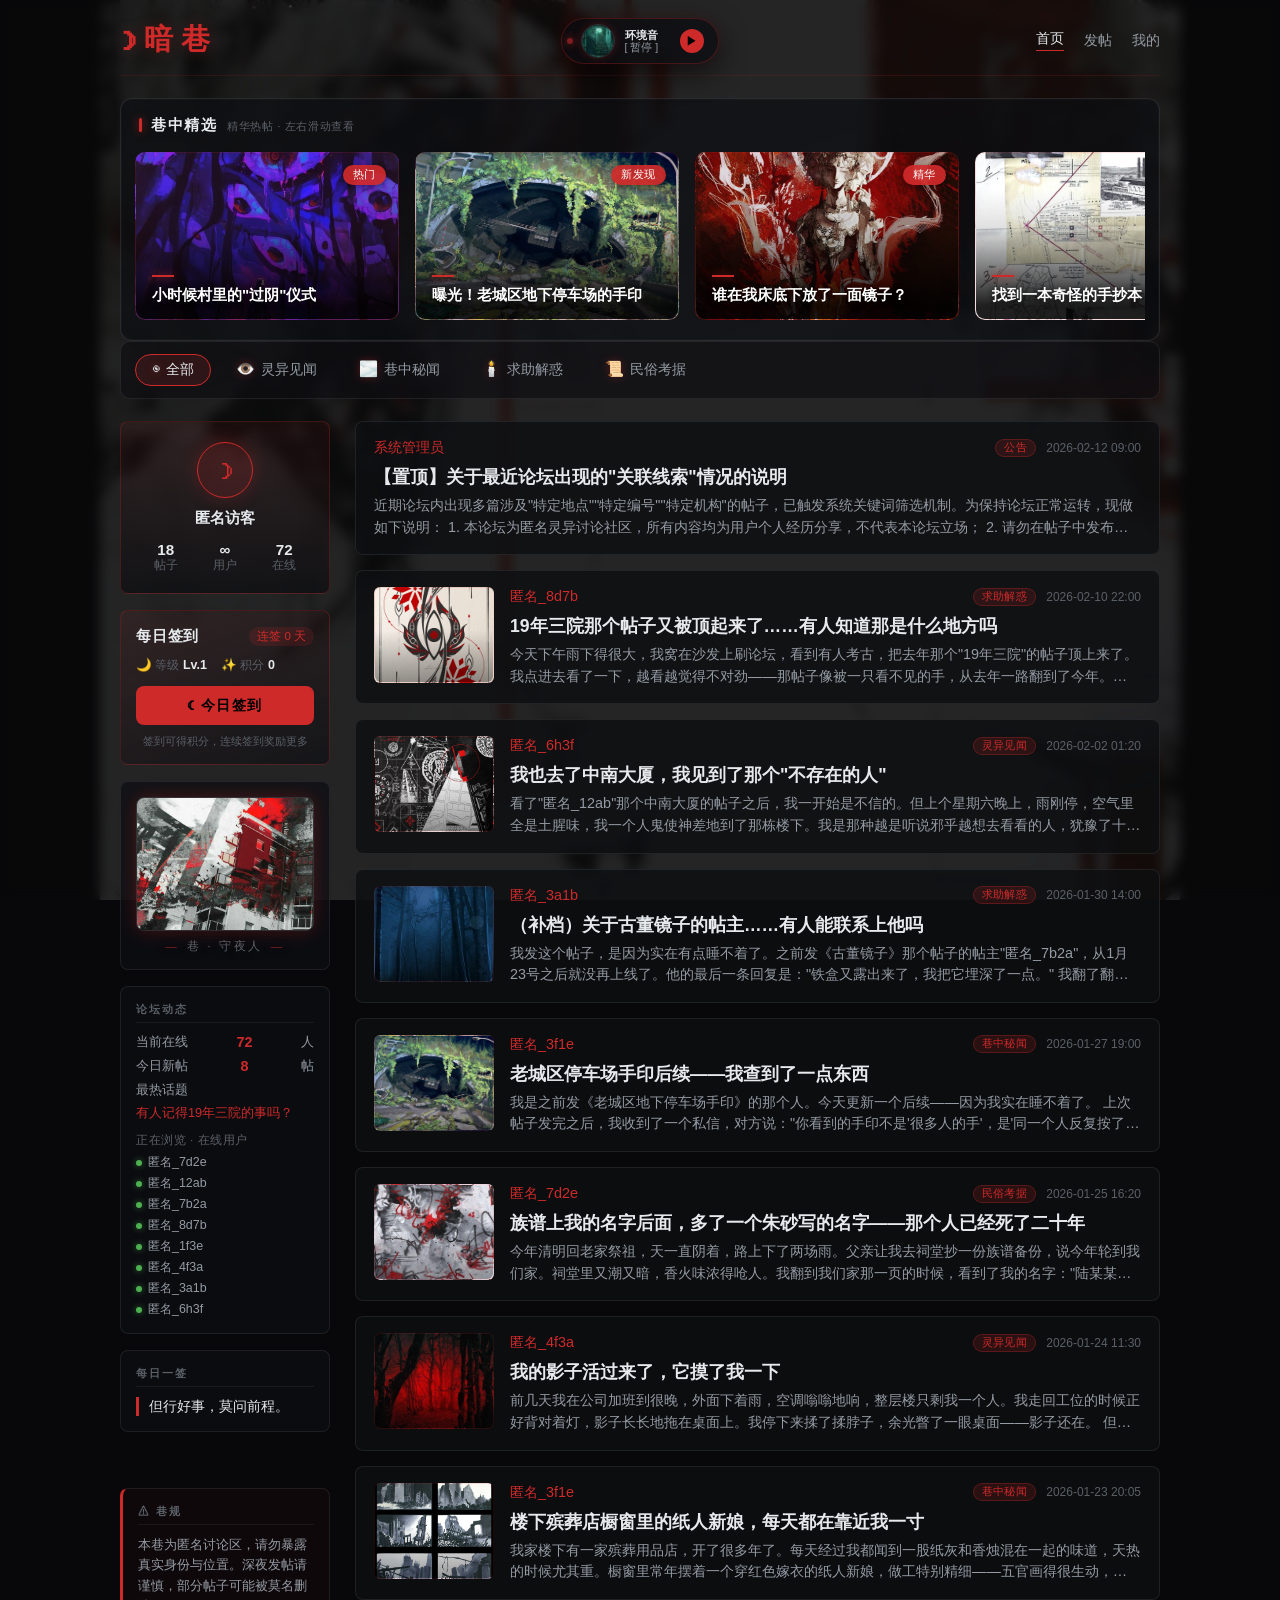
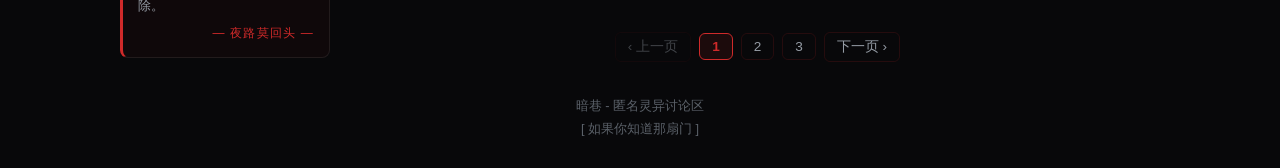
==== index.html @ d4eefe3c "Add files via upload" ====
<!DOCTYPE html>
<html lang="zh-CN">
<head>
    <meta charset="UTF-8">
    <meta name="viewport" content="width=device-width, initial-scale=1.0">
    <title>暗巷 | 匿名灵异论坛</title>
    <link rel="stylesheet" href="css/style.css">
</head>
<body>
    <div id="terminalLoading" class="terminal-loading" style="display:none;">
        <div class="load-ring-wrap">
            <svg class="load-ring" viewBox="0 0 160 160">
                <defs>
                    <linearGradient id="ringGrad" x1="0%" y1="0%" x2="100%" y2="100%">
                        <stop offset="0%" stop-color="#ff7a7a"></stop>
                        <stop offset="100%" stop-color="#cf2a2a"></stop>
                    </linearGradient>
                </defs>
                <circle class="ring-track" cx="80" cy="80" r="72"></circle>
                <circle class="ring-bar" id="ringBar" cx="80" cy="80" r="72"></circle>
            </svg>
            <img src="images/dragon-logo.png" onerror="this.style.display='none'" alt="龙纹" class="load-logo">
        </div>
        <div class="load-pct" id="percentText">0%</div>
        <div class="load-status" id="loadingText">正在建立灵枢链接…</div>
        <div class="load-hint">终端 ID: QYXH-2026-001 · 链路加密中</div>
    </div>

    <!-- 暗巷论坛 -->
    <div id="forumContainer">
        <audio id="forumAudio" loop preload="auto"><source src="" id="forumAudioSource"></audio>
        <canvas id="starCanvas"></canvas>
        
        <header class="forum-header">
            <div class="forum-logo"><span class="logo-icon">☽</span> 暗 巷</div>
            <nav class="forum-nav">
                <a href="#" class="nav-link active" id="forumHomeLink">首页</a>
                <a href="#" class="nav-link" id="forumNewPostLink">发帖</a>
                <a href="#" class="nav-link" id="forumProfileLink">我的</a>
            </nav>
        </header>

        <div id="forumVinylPlayer" class="vinyl-player forum-player">
            <div class="island-notch"></div>
            <div class="disc-wrapper">
                <img src="images/island-cover.jpg" alt="唱片" class="record-disc" id="forumVinylDisc">
            </div>
            <div class="player-controls">
                <div class="track-info">
                    <span id="forumStatusText">环境音</span>
                    <span id="forumActionText">[ 暂停 ]</span>
                </div>
                <button id="forumMiniPlayBtn" class="mini-play-btn">▶</button>
            </div>
        </div>

        <div class="featured-posts-section">
            <div class="featured-head">
                <span class="featured-title">巷中精选</span>
                <span class="featured-sub">精华热帖 · 左右滑动查看</span>
            </div>
            <div class="featured-posts-slider" id="featuredSlider"></div>
        </div>

        <div class="board-tabs">
            <button class="board-tab active" data-board="all"><span class="tab-ico">◉</span>全部</button>
            <button class="board-tab" data-board="灵异见闻"><span class="tab-ico">👁️</span>灵异见闻</button>
            <button class="board-tab" data-board="巷中秘闻"><span class="tab-ico">🌫️</span>巷中秘闻</button>
            <button class="board-tab" data-board="求助解惑"><span class="tab-ico">🕯️</span>求助解惑</button>
            <button class="board-tab" data-board="民俗考据"><span class="tab-ico">📜</span>民俗考据</button>
        </div>

        <div class="forum-body">
            <aside class="forum-sidebar">
                <div class="sidebar-box forum-user-card">
                    <div class="forum-user-avatar"><span>☽</span></div>
                    <div class="forum-user-name">匿名访客</div>
                    <div class="forum-user-stats">
                        <span><b id="totalPosts">0</b>帖子</span>
                        <span><b>∞</b>用户</span>
                        <span><b class="blink" id="onlineCount">13</b>在线</span>
                    </div>
                </div>
                <div class="sidebar-box checkin-box">
                    <div class="checkin-head">
                        <span class="checkin-label">每日签到</span>
                        <span class="checkin-streak" id="checkinStreak">连签 0 天</span>
                    </div>
                    <div class="checkin-stats">
                        <span>🌙 等级 <b id="checkinLevel">Lv.1</b></span>
                        <span>✨ 积分 <b id="checkinPoints">0</b></span>
                    </div>
                    <button id="checkinBtn" class="checkin-btn">☾ 今日签到</button>
                    <div class="checkin-tip" id="checkinTip">签到可得积分，连续签到奖励更多</div>
                </div>
                <div class="sidebar-box sidebar-totem">
                    <div class="forum-totem-wrap">
                        <img src="images/hesychia-emblem.jpg" alt="暗巷图腾" class="forum-totem" loading="lazy">
                        <div class="forum-totem-caption">巷 · 守夜人</div>
                    </div>
                </div>
                <div class="sidebar-box sidebar-status">
                    <h4>论坛动态</h4>
                    <div class="status-line"><span>当前在线</span><b class="blink" id="onlineCountDetail">13</b><span>人</span></div>
                    <div class="status-line"><span>今日新帖</span><b id="todayNewPosts">0</b><span>帖</span></div>
                    <div class="status-line status-line-col"><span>最热话题</span><div id="hotTopic" class="hot-topic">加载中…</div></div>
                    <div class="status-sub">正在浏览 · 在线用户</div>
                    <ul id="onlineUsers" class="online-users"></ul>
                </div>
                <div class="sidebar-box">
                    <h4>每日一签</h4>
                    <div id="dailyFortune" class="daily-fortune"></div>
                </div>
                <div class="sidebar-box sidebar-alert">
                    <h4>⚠ 巷规</h4>
                    <p class="announce-text">本巷为匿名讨论区，请勿暴露真实身份与位置。深夜发帖请谨慎，部分帖子可能被莫名删除。</p>
                    <p class="announce-rule">— 夜路莫回头 —</p>
                </div>
            </aside>
            <main class="forum-main">
                <section id="postListView">
                    <div id="postList" class="post-list"></div>
                    <div id="postPagination" class="post-pagination"></div>
                </section>
                <section id="postDetailView" class="post-detail-container detail-overlay" style="display:none;">
                    <button class="back-btn" id="backToListBtn">← 返回</button>
                    <div id="postDetailContent"></div>
                    <div class="comment-section"><h3>回复</h3><div id="commentList"></div>
                        <div class="comment-form">
                            <div id="commentReplyHint" class="reply-hint" style="display:none;">↩ 正在回复 <span id="replyHintText"></span><button id="cancelReplyBtn" type="button">✕ 取消</button></div>
                            <input type="text" id="commentInput" placeholder="说点什么吧...">
                            <button id="submitCommentBtn">发表</button>
                        </div>
                        <button class="back-to-list" id="backToListBottom" type="button">↑ 返回列表</button>
                    </div>
                </section>
                <section id="newPostForm" class="new-post-container" style="display:none;">
                    <button class="back-btn" id="cancelNewPostBtn">← 取消</button>
                    <h2>发布新讨论</h2>
                    <select id="newPostBoard"><option value="灵异见闻">灵异见闻</option><option value="巷中秘闻">巷中秘闻</option><option value="求助解惑">求助解惑</option><option value="民俗考据">民俗考据</option></select>
                    <input type="text" id="newPostTitle" placeholder="标题"><textarea id="newPostContent" placeholder="内容" rows="8"></textarea>
                    <button class="submit-btn" id="submitNewPostBtn">发布</button>
                </section>
                <section id="forumProfileView" class="forum-profile-container" style="display:none;">
                    <button class="back-btn" id="profileBackBtn">← 返回</button>
                    <div class="forum-profile-header">
                        <img src="images/user-icon.png" onerror="this.src=''; this.style.display='none';" alt="用户头像" style="width:50px; height:50px; border-radius:50%; border:1px solid var(--accent-red); background:#333;">
                        <div><h2 id="forumProfileName">匿名</h2><div class="forum-profile-sub" id="forumProfileSub">已签到 0 天 · Lv.1</div></div>
                    </div>
                    <div class="profile-tabs">
                        <button class="profile-tab active" data-tab="overview">概览</button>
                        <button class="profile-tab" data-tab="myposts">我的帖子</button>
                        <button class="profile-tab" data-tab="checkin">签到记录</button>
                        <button class="profile-tab" data-tab="friends">好友</button>
                        <button class="profile-tab" data-tab="messages">私信</button>
                    </div>
                    <div id="overviewPanel" class="profile-tab-panel">
                        <div class="profile-overview-grid">
                            <div class="profile-ov-item"><b id="ovPosts">0</b><span>发帖</span></div>
                            <div class="profile-ov-item"><b id="ovCheckin">0</b><span>签到</span></div>
                            <div class="profile-ov-item"><b id="ovStreak">0</b><span>连签</span></div>
                            <div class="profile-ov-item"><b id="ovPoints">0</b><span>积分</span></div>
                        </div>
                        <div class="profile-section"><h3>🎯 快捷操作</h3><div class="profile-quick-actions"><button id="quickCheckinBtn" class="admin-btn">☾ 立即签到</button><button id="quickNewPostBtn" class="admin-btn">✍ 去发帖</button></div></div>
                    </div>
                    <div id="mypostsPanel" class="profile-tab-panel" style="display:none;"><div class="profile-myposts" id="mypostsList"></div></div>
                    <div id="checkinPanel" class="profile-tab-panel" style="display:none;"><div class="checkin-history" id="checkinHistory"></div></div>
                    <div id="friendsPanel" class="profile-tab-panel" style="display:none;"><div class="friends-list" id="friendsList"></div><button id="addFriendBtn" class="admin-btn">+ 添加好友</button></div>
                    <div id="messagesPanel" class="profile-tab-panel" style="display:none;"><div class="messages-list" id="messagesList"></div><div class="message-form"><input type="text" id="messageRecipient" placeholder="收件人"><input type="text" id="messageContent" placeholder="内容"><button id="sendMessageBtn">发送</button></div></div>
                </section>
            </main>
        </div>
        <footer class="forum-footer">
            <p>暗巷 - 匿名灵异讨论区</p>
            <p class="footer-awaken"><a href="#" id="awakenEntryFooter">[ 如果你知道那扇门 ]</a></p>
        </footer>
    </div>

    <!-- 登录弹窗 -->
    <div class="modal-overlay" id="awakenModal" style="display:none;">
        <div class="modal-box awaken-login-box">
            <button class="modal-close" id="closeAwakenModalBtn">✕</button>
            <div class="login-header"><div class="logo-icon">⚠️</div><div class="logo-text">全域墟化现象管控总局</div></div>
            <div class="login-warning">仅限司级以上人员登录</div>
            <div class="login-form">
                <div class="form-group">
                    <label class="input-label">员工编号</label>
                    <input type="text" id="staffIdInput" placeholder="编号">
                </div>
                <div class="form-group">
                    <label class="input-label">验证口令</label>
                    <input type="password" id="passwordInput" placeholder="口令">
                </div>
                <button id="loginBtn">◈ 连接终端 ◈</button>
                <div class="login-hint">访客：QYXH-GUEST / visitor<br>管理员：ADMIN-001 / admin123</div>
                <div id="loginError" class="error-msg"></div>
            </div>
        </div>
    </div>

    <!-- 墟管局终端 -->
    <audio id="bgAudio" loop preload="auto"><source src="" id="audioSource"></audio>
    <div id="terminalContainer" style="display:none;">
        <div class="noise-overlay"></div>
        <div class="moon-deco"></div>
        <div class="star-deco"></div>
        <canvas id="rainCanvas"></canvas>
        <div class="scanlines"></div>
        <div class="glitch-flash" id="glitchFlash"></div>

        <div class="main-container">
            <header class="top-bar">
                <div class="status-line">
                    <div style="display:flex; align-items:center; gap:15px;">
                        <img src="images/dragon-logo.png" onerror="this.style.display='none'" alt="墟管局龙纹" style="height:35px; width:35px;">
                        <span>终端ID: QYXH-2026-001</span>
                    </div>
                    <span>密级: <span class="blink">绝密</span></span>
                    <span>操作员: <span id="topUsername">---</span></span>
                    <span id="topAdminBadge" style="display:none;color:#cf2a2a;">[管理员]</span>
                    <span class="audio-indicator" id="audioIndicator">🔇</span>
                </div>
            </header>
            <nav class="main-nav">
                <span class="nav-notch" title="灵枢链接稳定"></span>
                <button class="nav-btn active" data-panel="home"><span class="nav-ico">⌂</span>主页</button>
                <button class="nav-btn" data-panel="monitor"><span class="nav-ico">◎</span>监测</button>
                <button class="nav-btn" data-panel="containment"><span class="nav-ico">▤</span>收容物</button>
                <button class="nav-btn" data-panel="archive"><span class="nav-ico">☰</span>档案</button>
                <button class="nav-btn" data-panel="experiment"><span class="nav-ico">⚗</span>实验</button>
                <button class="nav-btn" data-panel="entities"><span class="nav-ico">✦</span>图鉴</button>
                <button class="nav-btn" data-panel="action"><span class="nav-ico">⚔</span>行动</button>
                <button class="nav-btn" data-panel="lingshi"><span class="nav-ico">◈</span>灵犀</button>
                <button class="nav-btn" data-panel="profile"><span class="nav-ico">◉</span>个人</button>
                <button class="nav-btn admin-only" data-panel="admin" style="display:none;"><span class="nav-ico">⚙</span>管理</button>
                <button class="nav-btn logout-btn-top" id="logoutTopBtn"><span class="nav-ico">⏻</span>断开</button>
            </nav>

            <div class="panel-container">
                <div class="panel" id="monitorPanel">
                    <div class="scp-header"><span>✦ 实时监测</span></div>
                    <div class="monitor-legend">
                        <span>信号网络</span>
                        <span>旧城区</span>
                        <span>待处理</span>
                    </div>
                    <div class="monitor-grid-overlay"></div>
                    <div class="monitor-radar"></div>
                    <div class="monitor-texture monitor-texture-blueprint"></div>
                    <div class="monitor-texture monitor-texture-flower"></div>
                    <div class="signal-map" id="signalMap">
                        <svg class="signal-svg" viewBox="0 0 800 420" preserveAspectRatio="xMidYMid meet">
                            <defs>
                                <linearGradient id="lineGrad" x1="0%" y1="0%" x2="100%" y2="0%">
                                    <stop offset="0%" stop-color="rgba(207,42,42,0)" />
                                    <stop offset="50%" stop-color="rgba(207,42,42,0.85)" />
                                    <stop offset="100%" stop-color="rgba(207,42,42,0)" />
                                </linearGradient>
                                <radialGradient id="nodeGlow">
                                    <stop offset="0%" stop-color="rgba(207,42,42,0.95)" />
                                    <stop offset="100%" stop-color="rgba(207,42,42,0)" />
                                </radialGradient>
                            </defs>
                            <line class="sig-line sig-line-a" x1="130" y1="120" x2="400" y2="210" />
                            <line class="sig-line sig-line-b" x1="400" y1="210" x2="660" y2="130" />
                            <line class="sig-line sig-line-c" x1="130" y1="120" x2="660" y2="130" />
                            <circle class="sig-sweep" cx="400" cy="210" r="10" />
                        </svg>
                        <div class="sig-node sig-node-a" data-site="临江">
                            <span class="sig-node-dot"></span>
                            <span class="sig-node-name">临江</span>
                            <span class="sig-node-tag">己阶·空间坍缩</span>
                        </div>
                        <div class="sig-node sig-node-b" data-site="沧溟">
                            <span class="sig-node-dot"></span>
                            <span class="sig-node-name">沧溟</span>
                            <span class="sig-node-tag">辛阶·模因污染</span>
                        </div>
                        <div class="sig-node sig-node-c" data-site="旧纸厂">
                            <span class="sig-node-dot"></span>
                            <span class="sig-node-name">旧纸厂</span>
                            <span class="sig-node-tag">待处理·能量溢出</span>
                        </div>
                        <div class="sig-node sig-node-d" data-site="梧桐巷">
                            <span class="sig-node-dot"></span>
                            <span class="sig-node-name">梧桐巷</span>
                            <span class="sig-node-tag">观测·民俗社</span>
                        </div>
                        <div class="sig-readout" id="sigReadout">
                            <div class="sig-readout-head">🔗 信号通道 · 待选节点</div>
                            <div class="sig-readout-body">悬停或点击上方节点，查看该点位异常信号摘要。</div>
                        </div>
                    </div>
                </div>
                <div class="panel" id="containmentPanel">
                    <div class="scp-header">
                        <span>📁 收容物库</span>
                        <span class="scp-hint">在册 / 在逃 · 22 件登记</span>
                        <button onclick="switchPanel('archive')" class="admin-btn go-archive-btn">去档案 →</button>
                    </div>
                    <div class="containment-notice" id="containmentNotice"></div>
                    <div class="containment-legend">
                        <span class="legend-item"><span class="legend-dot lv-ren"></span>壬阶</span>
                        <span class="legend-item"><span class="legend-dot lv-xin"></span>辛阶</span>
                        <span class="legend-item"><span class="legend-dot lv-geng"></span>庚阶</span>
                        <span class="legend-item"><span class="legend-dot lv-ji"></span>己阶</span>
                        <span class="legend-item"><span class="legend-dot lv-wu"></span>戊阶</span>
                        <span class="legend-item"><span class="legend-dot lv-ding"></span>丁阶</span>
                    </div>
                    <div class="containment-cat-tabs" id="containmentCatTabs"></div>
                    <div id="containmentList" class="containment-list"></div>
                </div>
                <div class="panel" id="commBoardPanel"><div class="scp-header"><span>✉ 总局通讯</span></div><div id="commPostList" class="missions-list"></div></div>

                <div class="panel active" id="homePanel">
                    <div class="home-banner"><div style="width:100%;"><h1 class="typewriter" id="typewriterText"></h1></div></div>
                    <div class="home-visual-layout">
                        <div class="home-alert-card">
                            <div class="announce-title">📢 总局公告</div>
                            <div class="announce-body">
                                <p>· 监测预警司：旧城区巡线区段已重新锁定，外勤三队例行巡检中</p>
                                <p>· 玄理科研院：编号 LC-Q-039「天极」已完成例行灵质校准，十三骨效果表已下发各小队</p>
                                <p>· 玄理科研院：新一期《实验记录》已归档——「逢雨」「灵枢」「天极」「落羽」「狂骨」例行实验完成，含事故备案 2 起、意外 3 起</p>
                                <p>· 监测预警司：《异化体图鉴》更新至 9 类，新增「井底之物」「引路伪物」观测条目，请外勤阅毕签收</p>
                                <p>· 收容物保管司：通报——LC-W-045「纸嫁衣」已自殡葬店事件现场回收，庚阶管控，禁止外借</p>
                                <p>· 外勤行动司：行动代号「归影」已完结——无主之影回收完成，旧纸厂片区风险等级下调</p>
                                <p>· 认知防护司：请各司局于本周五前提交一季度认知污染处置报告</p>
                                <p>· 认知防护司：提醒——凡夜间巡逻，随身携带旧伞、银针、桃木片，三样缺一不可</p>
                                <p>· 外勤行动司：提示——梧桐巷西段路面裂缝扩大，请市民绕行，勿在裂缝上驻足</p>
                                <p>· 监测预警司：梧桐巷民俗社观测点能量读数平稳，维持长期观测</p>
                                <p>· 玄理科研院：本月已完成「墟门」片区首次低频探测，报告待局内复核</p>
                                <p>· 认知防护司：密级提示——涉及「三院」「墟门」等关键词的公开讨论，请各员注意尺度</p>
                                <p>· 觉醒者管理司：下周起恢复每周四晚觉醒者锚点例行自检，请各小队按时上报</p>
                            </div>
                        </div>
                        <div class="home-map-card">
                            <img src="images/hand-map.jpg" alt="区域地图">
                            <div class="map-overlay"></div>
                            <div class="map-grid"></div>
                            <div class="map-scanline"></div>
                            <div class="map-sweep"></div>
                            <div class="map-ripple"></div>
                            <span class="map-marker" style="left:30%;top:38%;"></span>
                            <span class="map-marker" style="left:62%;top:55%;"></span>
                            <span class="map-marker" style="left:48%;top:70%;"></span>
                            <span class="map-marker" style="left:74%;top:30%;"></span>
                            <div class="map-label">区域扫描</div>
                            <div class="map-pulse"></div>
                        </div>
                    </div>
                    <div class="terminal-fortune"><span class="fortune-label">今日一签</span><span id="terminalFortuneText"></span></div>
                    <div class="home-index-grid" id="homeIndexGrid">
                        <div class="index-card active" data-panel="bureau"><span class="index-ico">☯</span><span>总局架构</span><small>六大司局</small></div>
                        <div class="index-card" data-panel="commBoard"><span class="index-ico">✉</span><span>总局通讯</span><small>内部通告</small></div>
                        <div class="index-card" data-panel="internalForum"><span class="index-ico">▣</span><span>司内议室</span><small>内部讨论</small></div>
                        <div class="index-card" data-panel="missions"><span class="index-ico">☒</span><span>悬赏榜</span><small>外勤委托</small></div>
                    </div>
                    <div class="home-embed" id="homeEmbed"></div>
                </div>

                <div class="panel" id="archivePanel">
                    <div class="archive-nav-tabs">
                        <button class="cat-tab active" data-category="all">全部</button>
                        <button class="cat-tab" data-category="墟界管理档案">墟界管理档案</button>
                        <button class="cat-tab" data-category="叛逃人员档案">叛逃人员档案</button>
                        <button class="cat-tab" data-category="人物档案">人物档案</button>
                        <button class="cat-tab" data-category="收容物分支">收容物分支</button>
                        <button class="cat-tab" data-category="事件分支">事件分支</button>
                    </div>
                    <div class="archive-search"><span class="prompt">[query]</span><input type="text" id="archiveSearchInput" placeholder="搜索..."></div>
                    <div class="archive-container" id="archiveContainer">
                        <div class="archive-sidebar" id="archiveSidebar"></div>
                        <div class="archive-grid" id="archiveGrid"></div>
                    </div>
                </div>
                <div class="panel" id="lingshiPanel">
                    <div class="lingshi-container">
                        <div class="lingshi-sidebar"><h3>频道</h3><button class="channel-btn active" data-channel="main"># 总局</button><button class="channel-btn" data-channel="club"># 民俗社</button><button class="channel-btn" data-channel="operation"># 外勤</button></div>
                        <div class="lingshi-main"><div class="lingshi-header"># 总局</div><div class="lingshi-messages" id="lingshiMessages"></div><div class="lingshi-input-area"><input type="text" id="lingshiInput" placeholder="消息..."><button id="lingshiSendBtn">发送</button></div></div>
                    </div>
                </div>
                <div class="panel" id="internalForumPanel">
                    <div class="internal-forum-header"><h2>司内议室</h2><button id="internalNewPostBtn" class="admin-btn">发帖</button></div>
                    <div id="internalPostList"></div>
                    <div id="internalPostDetail" style="display:none;"><button class="back-btn" id="internalBackBtn">← 返回</button><div id="internalPostContent"></div><div class="comment-form"><input type="text" id="internalCommentInput" placeholder="回复..."><button id="internalCommentBtn">回复</button></div></div>
                </div>
                <div class="panel" id="missionsPanel"><div class="missions-header"><h2>悬赏榜</h2></div><div class="missions-list" id="missionsList"></div></div>
                <div class="panel" id="profilePanel">
                    <div class="profile-card">
                        <img src="images/user-icon.png" onerror="this.src=''; this.style.display='none';" alt="默认头像" style="width:60px; height:60px; border-radius:50%; border:2px solid #cf2a2a; background:#222;">
                        <div><h2 id="profileName">操作员</h2><p id="profileId">---</p></div>
                    </div>
                    <div class="profile-summary-grid" id="profileSummaryGrid">
                        <div class="profile-summary-item"><small>任务完成</small><strong id="statMission">0</strong></div>
                        <div class="profile-summary-item"><small>收藏数</small><strong id="statFav">0</strong></div>
                        <div class="profile-summary-item"><small>历史记录</small><strong id="statHistory">0</strong></div>
                    </div>
                    <div class="profile-section"><h3>📌 收藏</h3><div id="favList"></div></div>
                    <div class="profile-section"><h3>🕓 最近</h3><div id="historyList"></div></div>
                </div>
                <div class="panel" id="bureauPanel">
                    <div class="scp-header"><span>🏛 总局架构 · 六大司局</span><span class="scp-hint">墟管局 · 内部组织</span></div>
                    <div class="bureau-intro">墟界管理局下设六大司局，统筹全国墟域监测、收容、科研与认知防护工作。各司局向总局长汇报，遇重大墟域事件联合响应。</div>
                    <div class="bureau-dept-grid" id="bureauDeptGrid"></div>
                </div>
                <div class="panel" id="experimentPanel">
                    <div class="scp-header"><span>🧪 实验记录</span><span class="scp-hint">玄理科研院 · SCP 风格 · 16 条</span></div>
                    <div class="record-legend">
                        <span class="legend-tag tag-accident">事故</span>
                        <span class="legend-tag tag-incident">意外</span>
                        <span class="legend-tag tag-normal">正常</span>
                    </div>
                    <div id="experimentList" class="record-list"></div>
                </div>
                <div class="panel" id="entitiesPanel">
                    <div class="scp-header"><span>👻 异化体图鉴</span><span class="scp-hint">中式恐怖 · 9 类登记</span></div>
                    <div class="containment-legend">
                        <span class="legend-item"><span class="legend-dot lv-ren"></span>壬阶</span>
                        <span class="legend-item"><span class="legend-dot lv-xin"></span>辛阶</span>
                        <span class="legend-item"><span class="legend-dot lv-geng"></span>庚阶</span>
                        <span class="legend-item"><span class="legend-dot lv-ji"></span>己阶</span>
                    </div>
                    <div id="entityList" class="entity-list"></div>
                </div>
                <div class="panel" id="actionPanel">
                    <div class="scp-header"><span>⚔ 收容行动记录</span><span class="scp-hint">外勤三处 · 5 起</span></div>
                    <div id="actionList" class="action-list"></div>
                </div>
                <div class="panel" id="adminPanel">
                    <div class="admin-controls">
                        <button id="addNewArchiveBtn" class="admin-btn">+ 新增档案</button>
                        <button id="managePostsBtn" class="admin-btn">📝 管理帖子</button>
                        <button id="importDocxBtn" class="admin-btn">📄 导入文档</button>
                        <button id="exportDataBtn" class="admin-btn">💾 导出本地包</button>
                        <button id="resetDefaultBtn" class="admin-btn danger">⟲ 重置</button>
                    </div>
                    <input id="docxImportInput" type="file" accept=".docx" hidden>
                    <div class="admin-pack-box" style="margin-top:16px; border:1px solid var(--border-color); border-radius:10px; background:rgba(0,0,0,0.2); padding:14px;">
                        <label style="display:block; margin-bottom:8px; color:var(--text-muted); font-size:0.8rem; letter-spacing:0.08em; text-transform:uppercase;">内容包导入</label>
                        <textarea id="bulkContentInput" rows="8" placeholder="在这里粘贴大段正文，或直接导入 .docx 文档后自动填充"></textarea>
                        <div class="modal-actions" style="display:flex; gap:10px; flex-wrap:wrap; margin-top:12px;">
                            <button id="createArchiveFromBulkBtn" class="admin-btn">写入为新档案</button>
                            <button id="saveLocalDataBtn" class="admin-btn">保存到本地</button>
                        </div>
                    </div>
                    <div class="admin-list" id="adminList"></div>
                </div>
            </div>
            <div class="modal-overlay" id="archiveDetailModal" style="display:none;">
                <div class="modal-box archive-detail-box">
                    <button class="modal-close" id="closeArchiveDetailBtn">✕</button>
                    <div id="archiveDetailContent"></div>
                </div>
            </div>
            <div class="modal-overlay" id="editModal" style="display:none;">
                <div class="modal-box">
                    <h3 id="modalTitle">编辑档案</h3>
                    <label>编号</label><input type="text" id="editId"><label>标题</label><input type="text" id="editTitle">
                    <label>分类</label><select id="editCategory"><option>墟界管理档案</option><option>叛逃人员档案</option><option>人物档案</option><option>事件分支</option><option>收容物分支</option></select>
                    <label>标签</label><input type="text" id="editTags"><label>摘要</label><textarea id="editSummary" rows="2"></textarea>
                    <label>详细内容</label><div class="editor-toolbar"><button id="insertImageBtn">🔗 插图</button></div>
                    <div class="dropzone" id="imageDropZone">🖼️ 拖拽图片到此处</div>
                    <textarea id="editContent" rows="10"></textarea>
                    <div class="modal-actions"><button id="saveEditBtn" class="admin-btn">保存</button><button id="deleteArchiveBtn" class="admin-btn danger">删除</button><button id="closeModalBtn" class="admin-btn">取消</button></div>
                </div>
            </div>
            <div class="modal-overlay" id="postEditModal" style="display:none;">
                <div class="modal-box">
                    <h3 id="postModalTitle">编辑帖子</h3>
                    <label>标题</label><input type="text" id="postEditTitle">
                    <label>板块</label><select id="postEditBoard"><option value="灵异见闻">灵异见闻</option><option value="巷中秘闻">巷中秘闻</option><option value="求助解惑">求助解惑</option><option value="民俗考据">民俗考据</option></select>
                    <label>封面/插图地址</label><input type="text" id="postEditImage" placeholder="images/xxx.jpg">
                    <label>正文</label><div class="editor-toolbar"><button id="insertPostImageBtn">🔗 插图</button></div>
                    <textarea id="postEditContent" rows="12"></textarea>
                    <div class="modal-actions"><button id="savePostEditBtn" class="admin-btn">保存</button><button id="deletePostEditBtn" class="admin-btn danger">删除</button><button id="closePostEditBtn" class="admin-btn">取消</button></div>
                </div>
            </div>
        </div>

        <div id="vinylPlayer" class="vinyl-player terminal-player">
            <div class="disc-wrapper">
                <img src="images/red-vinyl.png" alt="唱片" class="record-disc" id="vinylDisc">
            </div>
            <div class="player-controls">
                <div class="track-info"><span id="statusText">环境声</span><span id="actionText">[ 暂停 ]</span></div>
                <button id="miniPlayBtn" class="mini-play-btn">▶</button>
            </div>
        </div>
    </div>

    <script src="js/data.js"></script>
    <script src="js/script.js"></script>
</body>
</html>
---- css/style.css ----
:root {
    --bg-primary: #08080a;
    --bg-glass: rgba(14, 15, 18, 0.82);
    --border-color: rgba(207, 42, 42, 0.15);
    --text-primary: #e6eaed;
    --text-secondary: #949ba4;
    --text-muted: #5a6068;
    --accent-red: #cf2a2a;
    --accent-glow: rgba(207, 42, 42, 0.25);
    --font-sans: -apple-system, BlinkMacSystemFont, "Segoe UI", Roboto, sans-serif;
}

* { margin: 0; padding: 0; box-sizing: border-box; }
body {
    font-family: var(--font-sans);
    background: var(--bg-primary);
    color: var(--text-primary);
    overflow-x: hidden;
    scroll-behavior: smooth;
}
a { color: inherit; text-decoration: none; }
button { cursor: pointer; font-family: inherit; background: none; border: none; color: inherit; }
input, textarea, select { font-family: inherit; background: rgba(0,0,0,0.6); border: 1px solid var(--border-color); color: var(--text-primary); outline: none; padding: 10px 12px; border-radius: 6px; width: 100%; }
textarea {
    min-height: 150px;
    resize: vertical;
    overflow: auto;
    max-height: none;
}
input:focus { border-color: var(--accent-red); box-shadow: 0 0 10px var(--accent-glow); }
::selection { background: var(--accent-red); color: #fff; }

.terminal-loading {
    position: fixed; inset: 0; z-index: 99998;
    display: flex; flex-direction: column; justify-content: center; align-items: center;
    background:
        radial-gradient(circle at 50% 42%, rgba(207,42,42,0.10), transparent 55%),
        linear-gradient(180deg, #06070a, #040507 60%, #0a0809);
    overflow: hidden;
}
.terminal-loading::before {
    content: ''; position: absolute; top: 0; left: 0; right: 0; height: 1px;
    background: linear-gradient(90deg, transparent, rgba(207,42,42,0.55), transparent);
    animation: loadBarPulse 2.4s ease-in-out infinite;
}
@keyframes loadBarPulse { 0%,100% { opacity: 0.25; } 50% { opacity: 1; } }
.load-ring-wrap { position: relative; width: 160px; height: 160px; margin-bottom: 20px; }
.load-ring { width: 160px; height: 160px; transform: rotate(-90deg); }
.ring-track { fill: none; stroke: rgba(255,255,255,0.06); stroke-width: 3; }
.ring-bar {
    fill: none; stroke: url(#ringGrad); stroke-width: 3; stroke-linecap: round;
    filter: drop-shadow(0 0 6px rgba(207,42,42,0.8)); transition: stroke-dashoffset 0.15s linear;
}
.load-logo {
    position: absolute; top: 50%; left: 50%; transform: translate(-50%, -50%);
    width: 84px; height: 84px; object-fit: contain; border-radius: 50%;
    animation: loadLogo 2.6s ease-in-out infinite;
    filter: drop-shadow(0 0 24px rgba(207,42,42,0.45)) grayscale(0.2);
}
@keyframes loadLogo { 0%,100% { transform: translate(-50%,-50%) scale(1); opacity: 0.85; } 50% { transform: translate(-50%,-50%) scale(1.06); opacity: 1; } }
.load-pct { font-size: 1.6rem; font-weight: 700; color: #fff; letter-spacing: 3px; text-shadow: 0 0 20px rgba(207,42,42,0.8); margin-bottom: 4px; }
.load-status { color: var(--text-secondary); font-size: 0.85rem; letter-spacing: 4px; margin-bottom: 26px; text-shadow: 0 0 10px rgba(0,0,0,0.6); }
.load-hint { color: var(--text-muted); font-size: 0.68rem; letter-spacing: 2px; opacity: 0.6; }
.terminal-loading.done { animation: loadFade 0.45s ease-out forwards; }
@keyframes loadFade { to { opacity: 0; } }

/* ==================== 论坛主体 (修复图1背景) ==================== */
#forumContainer {
    max-width: 1080px; margin: 0 auto; padding: 20px;
    background-image: url('../images/forum-bg.jpg');
    background-size: cover; background-position: center; background-attachment: fixed;
    min-height: 100vh; position: relative;
}
#forumContainer::before {
    content: ''; position: fixed; inset: 0; z-index: 0;
    background: rgba(8, 8, 10, 0.88); backdrop-filter: blur(6px);
}
#forumContainer > * { position: relative; z-index: 1; }

/* 🛠️ 论坛星空/数据流特效层 */
#starCanvas {
    position: fixed; top: 0; left: 0; width: 100%; height: 100%;
    pointer-events: none; z-index: 0; opacity: 0.35;
}

.forum-header { border-bottom: 1px solid var(--border-color); padding-bottom: 15px; margin-bottom: 22px; display: flex; justify-content: space-between; align-items: center;}
.forum-logo { font-size: 1.8rem; font-weight: 700; display: flex; align-items: center; gap: 10px; color: var(--accent-red); text-shadow: 0 0 15px var(--accent-glow);}
.forum-nav { display: flex; gap: 20px; align-items: center; }
.nav-link { color: var(--text-secondary); font-size: 0.9rem; transition: 0.2s; }
.nav-link.active, .nav-link:hover { color: var(--text-primary); border-bottom: 1px solid var(--accent-red); padding-bottom: 2px; }

/* 巷中精选滑块 */
.featured-posts-section {
    margin-top: 10px; position: relative; padding: 14px 14px 8px; border: 1px solid rgba(255,255,255,0.10); border-radius: 12px;
    background: linear-gradient(160deg, rgba(14,15,18,0.8), rgba(10,12,16,0.6)); box-shadow: inset 0 0 0 1px rgba(255,255,255,0.02);
}
.featured-head { display: flex; align-items: baseline; gap: 10px; padding: 2px 4px 12px; }
.featured-title { font-size: 0.95rem; font-weight: 700; color: var(--text-primary); letter-spacing: 0.1em; }
.featured-title::before { content: ''; display: inline-block; width: 3px; height: 14px; background: var(--accent-red); margin-right: 9px; border-radius: 2px; vertical-align: -2px; box-shadow: 0 0 8px rgba(207,42,42,0.7); }
.featured-sub { font-size: 0.68rem; color: var(--text-muted); letter-spacing: 0.06em; }
#featuredSlider {
    display: flex; gap: 16px; overflow-x: auto; padding: 4px 4px 12px; scroll-snap-type: x proximity;
    scrollbar-width: thin; scrollbar-color: rgba(207,42,42,0.45) rgba(255,255,255,0.04);
}
#featuredSlider::-webkit-scrollbar { height: 6px; }
#featuredSlider::-webkit-scrollbar-thumb { background: rgba(207,42,42,0.45); border-radius: 999px; }
#featuredSlider::-webkit-scrollbar-track { background: rgba(255,255,255,0.03); border-radius: 999px; }
.featured-post-card {
    min-width: 264px; height: 168px; border-radius: 10px; background-size: cover; background-position: center;
    position: relative; cursor: pointer; border: 1px solid var(--border-color); overflow: hidden; transition: 0.25s; scroll-snap-align: start;
}
.featured-post-card::before { content: ''; position: absolute; inset: 0; z-index: 1; transition: 0.25s; background: linear-gradient(to top, rgba(0,0,0,0.88) 8%, rgba(0,0,0,0.12) 55%, transparent 78%); }
.featured-post-card:hover { transform: translateY(-3px); border-color: var(--accent-red); box-shadow: 0 8px 24px rgba(0,0,0,0.5), 0 0 16px rgba(207,42,42,0.16); }
.featured-post-title { position: absolute; bottom: 14px; left: 16px; right: 16px; font-weight: 700; font-size: 0.95rem; color: #fff; z-index: 2; line-height: 1.4; text-shadow: 0 1px 6px rgba(0,0,0,0.85); }
.featured-post-title::before { content: ''; display: block; width: 22px; height: 2px; background: var(--accent-red); margin-bottom: 7px; box-shadow: 0 0 8px rgba(207,42,42,0.8); }
.featured-post-badge { position: absolute; top: 12px; right: 12px; background: rgba(207,42,42,0.92); font-size: 0.66rem; letter-spacing: 0.06em; padding: 3px 10px; color: #fff; border-radius: 999px; z-index: 2; box-shadow: 0 2px 8px rgba(0,0,0,0.5); }

/* 板块导航：胶囊式标签，置于主面板上方，更像"网关界面" */
.board-tabs {
    display: flex; gap: 8px; flex-wrap: wrap; margin-bottom: 22px;
    padding: 12px 14px; border: 1px solid rgba(255,255,255,0.08); border-radius: 10px;
    background: rgba(14, 15, 18, 0.72);
}
.board-tab { background: transparent; padding: 6px 16px; color: var(--text-secondary); font-size: 0.85rem; transition: 0.2s; border-radius: 999px; border: 1px solid transparent; }
.board-tab:hover { color: var(--text-primary); border-color: rgba(207,42,42,0.3); }
.board-tab.active { color: var(--text-primary); border-color: var(--accent-red); background: rgba(207,42,42,0.15); }

.forum-body { display: flex; gap: 25px; align-items: stretch; }
.forum-sidebar { width: 210px; flex-shrink: 0; display: flex; flex-direction: column; }
.forum-main { flex: 1; min-width: 0; display: flex; flex-direction: column; }
#postListView { flex: 1; min-width: 0; display: flex; flex-direction: column; }
#postList { flex: 1; }
.forum-sidebar .sidebar-box:last-child { margin-top: auto; }
.sidebar-box {
    background: rgba(14, 15, 18, 0.78); border: 1px solid rgba(255,255,255,0.08); border-radius: 8px; padding: 15px; margin-bottom: 16px;
}
.sidebar-box h4 { font-size: 0.7rem; letter-spacing: 2px; color: var(--text-muted); margin-bottom: 10px; border-bottom: 1px solid rgba(255,255,255,0.06); padding-bottom: 5px;}
.sidebar-box ul { list-style: none; font-size: 0.85rem; color: var(--text-secondary); }
.daily-fortune { color: var(--text-primary); font-size: 0.9rem; margin-top: 10px; border-left: 3px solid var(--accent-red); padding-left: 10px; }
/* 每日签到模块 */
.checkin-box { background: linear-gradient(160deg, rgba(207,42,42,0.08), rgba(10,12,16,0.6)); border: 1px solid rgba(207,42,42,0.25); }
.checkin-head { display: flex; justify-content: space-between; align-items: center; margin-bottom: 10px; }
.checkin-label { color: var(--text-primary); font-weight: 700; font-size: 0.95rem; letter-spacing: 0.05em; }
.checkin-streak { color: var(--accent-red); font-size: 0.72rem; background: rgba(207,42,42,0.15); padding: 2px 8px; border-radius: 999px; }
.checkin-stats { display: flex; gap: 14px; margin-bottom: 12px; }
.checkin-stats span { font-size: 0.78rem; color: var(--text-muted); }
.checkin-stats b { color: var(--text-primary); }
.checkin-btn { width: 100%; background: var(--accent-red); color: #000; border: none; border-radius: 8px; padding: 10px; font-weight: 700; font-size: 0.9rem; cursor: pointer; transition: 0.2s; letter-spacing: 0.1em; }
.checkin-btn:hover:not(:disabled) { box-shadow: 0 0 16px var(--accent-glow); transform: translateY(-1px); }
.checkin-btn.done { background: rgba(207,42,42,0.2); color: var(--text-secondary); cursor: default; }
.checkin-tip { margin-top: 8px; font-size: 0.68rem; color: var(--text-muted); text-align: center; line-height: 1.5; }
/* 论坛个人中心扩展 */
.forum-profile-sub { color: var(--text-muted); font-size: 0.75rem; margin-top: 4px; }
.profile-overview-grid { display: grid; grid-template-columns: repeat(4, 1fr); gap: 10px; margin-bottom: 18px; }
.profile-ov-item { background: rgba(0,0,0,0.3); border: 1px solid var(--border-color); border-radius: 8px; padding: 12px 8px; text-align: center; }
.profile-ov-item b { display: block; color: var(--accent-red); font-size: 1.3rem; }
.profile-ov-item span { color: var(--text-muted); font-size: 0.7rem; }
.profile-quick-actions { display: flex; gap: 10px; flex-wrap: wrap; }
.profile-myposts { display: grid; gap: 8px; }
.my-post-item { display: flex; align-items: center; gap: 10px; background: rgba(0,0,0,0.25); border: 1px solid var(--border-color); border-radius: 8px; padding: 10px 12px; }
.my-post-board { background: rgba(207,42,42,0.15); color: var(--accent-red); font-size: 0.68rem; padding: 2px 8px; border-radius: 999px; flex-shrink: 0; }
.my-post-title { flex: 1; color: var(--text-primary); cursor: pointer; font-size: 0.9rem; }
.my-post-title:hover { color: var(--accent-red); }
.my-post-item small { color: var(--text-muted); font-size: 0.7rem; }
.checkin-history { display: grid; gap: 6px; max-height: 320px; overflow-y: auto; }
.checkin-day { display: flex; align-items: center; gap: 12px; background: rgba(0,0,0,0.25); border: 1px solid var(--border-color); border-radius: 8px; padding: 8px 12px; color: var(--text-primary); font-size: 0.85rem; }
.checkin-day-ok { margin-left: auto; color: var(--accent-red); font-size: 0.72rem; }

/* 帖子列表 */
.post-list { display: flex; flex-direction: column; gap: 15px; }
.post-item {
    position: relative; overflow: hidden; display: flex; gap: 16px; padding: 16px 18px; background: rgba(14, 15, 18, 0.82);
    border: 1px solid rgba(255,255,255,0.08); border-radius: 8px; cursor: pointer; transition: 0.2s;
}
.post-item:hover { border-color: var(--accent-red); transform: translateY(-1px); box-shadow: 0 0 10px rgba(207,42,42,0.08); }
.post-item .post-content { flex: 1; min-width: 0; }
.post-pagination { display: flex; align-items: center; justify-content: center; gap: 8px; margin-top: 20px; padding: 12px 0; flex-wrap: wrap; }
.page-btn {
    background: transparent; color: var(--text-secondary); border: 1px solid var(--border-color);
    border-radius: 6px; padding: 5px 12px; cursor: pointer; font-size: 0.85rem; transition: all 0.2s ease;
}
.page-btn:hover:not(:disabled) { color: var(--accent-red); border-color: var(--accent-red); }
.page-btn.active { color: var(--accent-red); border-color: var(--accent-red); background: rgba(207,42,42,0.1); font-weight: 700; }
.page-btn:disabled { opacity: 0.4; cursor: not-allowed; }
.page-ellipsis { color: var(--text-muted); padding: 0 2px; user-select: none; }

/* ============  论坛动态侧栏 ============ */
.sidebar-status .status-line { display: flex; align-items: center; gap: 8px; margin: 6px 0; color: var(--text-secondary); font-size: 0.82rem; }
.sidebar-status .status-line b { color: var(--accent-red); font-size: 0.9rem; }
.sidebar-status .status-line-col { align-items: flex-start; flex-direction: column; gap: 4px; }
.hot-topic { font-size: 0.8rem; line-height: 1.6; }
.hot-link { color: var(--accent-red); text-decoration: none; }
.hot-link:hover { text-decoration: underline; }
.sidebar-status .status-sub { color: var(--text-muted); font-size: 0.72rem; margin: 10px 0 6px; letter-spacing: 0.05em; }
.online-users { list-style: none; padding: 0; margin: 0; display: grid; gap: 4px; }
.online-users li { display: flex; align-items: center; gap: 6px; color: var(--text-secondary); font-size: 0.78rem; }
.online-dot { width: 6px; height: 6px; border-radius: 50%; background: #4caf50; box-shadow: 0 0 6px rgba(76,175,80,0.6); flex-shrink: 0; }
.online-empty { color: var(--text-muted); }
.post-cover {
    width: 120px; height: 96px; flex-shrink: 0; border-radius: 6px;
    background-size: cover; background-position: center;
    border: 1px solid var(--border-color); position: relative;
}
.post-cover::after { content: ''; position: absolute; inset: 0; background: linear-gradient(to top, rgba(0,0,0,0.4), transparent 55%); border-radius: 6px; }
.post-header { display: flex; justify-content: space-between; margin-bottom: 8px; position: relative; z-index: 1; }
.post-author { color: var(--accent-red); font-weight: 500; font-size: 0.9rem; }
.post-meta { display: flex; align-items: center; gap: 10px; }
.post-board-tag {
    display: inline-block; background: rgba(207,42,42,0.15); border: 1px solid rgba(207,42,42,0.3);
    color: var(--accent-red); font-size: 0.68rem; padding: 1px 8px; border-radius: 999px; letter-spacing: 0.04em;
}
.post-time { color: var(--text-muted); font-size: 0.75rem; }
.post-title { font-size: 1.1rem; font-weight: 600; color: var(--text-primary); margin-bottom: 6px; position: relative; z-index: 1; }
.post-content-preview {
    color: var(--text-secondary);
    font-size: 0.9rem;
    line-height: 1.5;
    display: -webkit-box;
    -webkit-box-orient: vertical;
    -webkit-line-clamp: 2;
    line-clamp: 2;
    overflow: hidden;
    text-overflow: ellipsis;
}

/* 帖子详情封面 */
.post-detail-cover {
    width: 100%; height: 200px; border-radius: 10px; margin-bottom: 18px;
    background-size: cover; background-position: center;
    border: 1px solid var(--border-color); position: relative;
}
.post-detail-cover::after { content: ''; position: absolute; inset: 0; background: linear-gradient(to top, rgba(8,8,10,0.55), transparent 60%); border-radius: 10px; }

/* 侧边栏用户卡片 */
.forum-user-card { text-align: center; padding: 20px 15px; background: linear-gradient(180deg, rgba(207,42,42,0.08), rgba(14,15,18,0.78)); border: 1px solid rgba(207,42,42,0.25); }
.forum-user-avatar {
    width: 56px; height: 56px; margin: 0 auto 10px; border-radius: 50%;
    background: rgba(207,42,42,0.15); border: 1px solid var(--accent-red);
    display: flex; align-items: center; justify-content: center; font-size: 1.6rem; color: var(--accent-red);
    box-shadow: 0 0 18px var(--accent-glow);
}
.forum-user-name { color: var(--text-primary); font-weight: 600; font-size: 0.95rem; margin-bottom: 12px; }
.forum-user-stats { display: flex; justify-content: space-around; font-size: 0.72rem; color: var(--text-muted); }
.forum-user-stats b { display: block; color: var(--text-primary); font-size: 0.95rem; }

/* 顶部板块标签图标（原侧边栏板块导航已移除，图标上移到 board-tabs） */
.board-tab .tab-ico { margin-right: 6px; font-size: 0.95rem; line-height: 1; filter: drop-shadow(0 0 5px rgba(207,42,42,0.35)); }
.sidebar-alert { border-left: 3px solid var(--accent-red); background: rgba(207,42,42,0.04); }
.announce-text { font-size: 0.8rem; color: var(--text-secondary); line-height: 1.6; }
.announce-rule { margin-top: 8px; font-size: 0.75rem; color: var(--accent-red); letter-spacing: 0.1em; text-align: right; }

.post-detail-container, .new-post-container, .forum-profile-container { background: rgba(14, 15, 18, 0.85); border: 1px solid rgba(255,255,255,0.08); border-radius: 12px; padding: 22px 24px; }
.post-detail-header { padding-bottom: 16px; margin-bottom: 18px; border-bottom: 1px solid var(--border-color); }
.post-detail-header h2 { color: var(--text-primary); font-size: clamp(1.5rem, 2vw, 2rem); line-height: 1.3; margin-bottom: 12px; }
.post-detail-meta { display: flex; flex-wrap: wrap; gap: 10px 18px; color: var(--text-muted); font-size: 0.8rem; }
.post-detail-body { color: var(--text-primary); line-height: 1.9; font-size: 1rem; display: grid; gap: 16px; }
.post-detail-body p { margin: 0; color: var(--text-secondary); }
.post-detail-body strong { color: var(--text-primary); }
.post-detail-body .detail-quote { background: rgba(207, 42, 42, 0.05); border-left: 3px solid var(--accent-red); padding: 14px 16px; border-radius: 8px; color: var(--text-primary); }
.post-detail-body .detail-list { margin-left: 1.2rem; color: var(--text-secondary); display: grid; gap: 8px; }
.comment-section { margin-top: 26px; padding-top: 20px; border-top: 1px solid var(--border-color); }
.comment-section h3 { margin-bottom: 14px; color: var(--text-primary); font-size: 1rem; letter-spacing: 0.08em; text-transform: uppercase; display: flex; align-items: center; gap: 8px; }
.comment-list { display: grid; gap: 12px; }
.thread-card { display: flex; gap: 12px; background: rgba(14, 15, 18, 0.78); border: 1px solid rgba(255,255,255,0.08); border-radius: 10px; padding: 12px 14px; }
.thread-card.op-comment { border-color: rgba(207,42,42,0.4); background: rgba(207,42,42,0.04); }
.thread-avatar { width: 38px; height: 38px; border-radius: 50%; flex-shrink: 0; display: flex; align-items: center; justify-content: center; font-weight: 700; color: #fff; border: 2px solid; box-shadow: 0 0 8px rgba(0,0,0,0.4); }
.thread-avatar.tone-a { background: linear-gradient(135deg, #5a2d3e, #2d1b2a); border-color: rgba(207,42,42,0.5); }
.thread-avatar.tone-b { background: linear-gradient(135deg, #2d3e5a, #1b2a2d); border-color: rgba(80,140,180,0.5); }
.thread-avatar.tone-c { background: linear-gradient(135deg, #3e5a2d, #2a2d1b); border-color: rgba(120,180,80,0.5); }
.thread-avatar.op { background: linear-gradient(135deg, #7a1f1f, #3a0f0f); border-color: var(--accent-red); box-shadow: 0 0 10px rgba(207,42,42,0.5); }
.thread-main { flex: 1; min-width: 0; }
.thread-card-header { display: flex; align-items: center; gap: 8px; margin-bottom: 6px; flex-wrap: wrap; }
.thread-card-header strong { color: var(--text-primary); font-size: 0.9rem; }
.thread-card-header small { color: var(--text-muted); font-size: 0.75rem; margin-left: auto; }
.op-badge { background: var(--accent-red); color: #000; font-size: 0.6rem; font-weight: 800; padding: 1px 7px; border-radius: 999px; letter-spacing: 0.05em; }
.thread-card p { margin: 0; color: var(--text-secondary); line-height: 1.7; }
/* 回复强化：引用块 / 点赞 / 引用按钮 */
.quote-block { border-left: 3px solid rgba(207,42,42,0.45); background: rgba(0,0,0,0.3); padding: 6px 10px; border-radius: 6px; margin-bottom: 8px; font-size: 0.8rem; color: var(--text-muted); line-height: 1.6; }
.quote-block b { color: var(--accent-red); font-weight: 600; margin-right: 2px; }
.quote-arrow { color: var(--accent-red); margin-right: 4px; }
.thread-actions { display: flex; gap: 8px; margin-top: 8px; }
.cmt-btn { font-size: 0.7rem; color: var(--text-muted); border: 1px solid rgba(255,255,255,0.1); border-radius: 999px; padding: 2px 10px; transition: 0.2s; background: transparent; }
.cmt-btn:hover { color: var(--accent-red); border-color: rgba(207,42,42,0.4); }
.like-btn.liked { color: #ff4d6d; border-color: rgba(255,77,109,0.5); }
.reply-hint { display: flex; align-items: center; gap: 8px; width: 100%; font-size: 0.75rem; color: var(--accent-red); background: rgba(207,42,42,0.08); border: 1px solid rgba(207,42,42,0.3); border-radius: 8px; padding: 6px 12px; margin-bottom: 8px; }
.reply-hint #cancelReplyBtn { margin-left: auto; font-size: 0.7rem; color: var(--text-muted); border: 1px solid rgba(255,255,255,0.15); border-radius: 999px; padding: 2px 10px; }
.reply-hint #cancelReplyBtn:hover { color: var(--accent-red); border-color: rgba(207,42,42,0.5); }
.post-like-btn { background: transparent; color: var(--text-muted); border: 1px solid rgba(255,255,255,0.12); border-radius: 999px; padding: 1px 10px; font-size: 0.7rem; transition: 0.2s; }
.post-like-btn:hover { color: #ff4d6d; border-color: rgba(255,77,109,0.5); }
.post-like-btn.liked { color: #ff4d6d; border-color: rgba(255,77,109,0.5); }
/* 帖子详情作者栏 */
.post-author-bar { display: flex; align-items: center; gap: 12px; margin-bottom: 14px; }
.post-author-name { display: flex; align-items: center; gap: 8px; color: var(--text-primary); font-weight: 700; font-size: 0.95rem; }
.post-stat { color: var(--text-muted); }
.comment-form { display: flex; gap: 10px; margin-top: 18px; }
.comment-form input { flex: 1; }
.comment-form button, .submit-btn { background: var(--accent-red); color: #000; border-radius: 6px; padding: 12px 16px; font-weight: 700; transition: 0.2s; border: none; }
.comment-form button:hover, .submit-btn:hover { opacity: 0.9; box-shadow: 0 0 15px var(--accent-glow); }
.back-btn {
    position: sticky; top: 0; z-index: 30; display: inline-block;
    color: var(--text-secondary); margin-bottom: 14px;
    background: rgba(10,12,16,0.92); padding: 8px 16px; border-radius: 999px;
    border: 1px solid rgba(255,255,255,0.12); backdrop-filter: blur(8px); transition: 0.2s;
}
.back-btn:hover { color: var(--text-primary); border-color: var(--accent-red); }
.back-to-list {
    display: block; margin: 16px auto 4px; color: var(--accent-red);
    border: 1px solid rgba(207,42,42,0.4); border-radius: 999px; padding: 8px 22px; transition: 0.2s;
}
.back-to-list:hover { background: rgba(207,42,42,0.1); }
.forum-footer { padding: 24px 10px 10px; text-align: center; color: var(--text-muted); font-size: 0.8rem; }
.forum-footer p + p { margin-top: 6px; }

@media (max-width: 760px) { .forum-body { display: block; } .forum-sidebar { width: 100%; margin-bottom: 18px; } .comment-form { flex-direction: column; } .post-detail-container, .new-post-container, .forum-profile-container { padding: 18px 16px; } .post-item { flex-direction: column; } .post-cover { width: 100%; height: 140px; } .post-detail-cover { height: 140px; } }

/* 登录弹窗 */
.footer-awaken a { color: var(--text-muted); font-size: 0.8rem; transition: 0.2s; }
.footer-awaken a:hover { color: var(--accent-red); }
.modal-overlay { position: fixed; inset: 0; background: rgba(0,0,0,0.8); backdrop-filter: blur(4px); display: flex; justify-content: center; align-items: flex-start; z-index: 10000; padding: 32px 20px; overflow-y: auto; overscroll-behavior: contain; }
.modal-box { background: var(--bg-glass); backdrop-filter: blur(12px); border: 1px solid var(--accent-red); padding: 30px; max-width: 420px; width: 90%; max-height: 82vh; border-radius: 12px; position:relative; box-shadow: 0 10px 40px rgba(0,0,0,0.8); overflow-y: auto; overscroll-behavior: contain; }
.archive-detail-box { max-width: 1080px; width: min(94vw, 1080px); max-height: min(92vh, 920px); padding: 28px 34px; display: flex; flex-direction: column; }
.archive-detail-box #archiveDetailContent { max-height: none; min-height: 280px; overflow-y: auto; padding-right: 10px; display: grid; gap: 12px; overscroll-behavior: contain; }
.awaken-login-box { text-align: center; }
.login-header { margin-bottom: 15px; }
.logo-text { font-size: 1.2rem; font-weight: bold; letter-spacing: 1px; color: var(--accent-red); margin-top: 5px; }
.login-warning { color: var(--accent-red); font-size: 0.8rem; border: 1px dashed var(--border-color); padding: 10px; margin-bottom: 20px; border-radius: 4px; }
.login-form { display: flex; flex-direction: column; gap: 15px; text-align: left; }
.login-form .form-group { display: flex; flex-direction: column; gap: 5px; }
.login-form .input-label { font-size:0.8rem; color:var(--text-secondary); font-weight: 500; }
#loginBtn { background: var(--accent-red); color: #000; padding: 12px; width: 100%; border-radius: 6px; font-weight: bold; transition: 0.2s; margin-top: 5px; border: none;}
#loginBtn:hover { opacity: 0.8; box-shadow: 0 0 15px var(--accent-glow); }
.login-hint { margin-top: 15px; font-size: 0.8rem; color: var(--text-muted); text-align: center; }
.error-msg { color: var(--accent-red); font-size:0.85rem; min-height:20px; text-align: center; }

/* 终端 */
#terminalContainer {
    position: fixed; top:0; left:0; width: 100vw; height: 100vh; z-index: 100;
    overflow: visible; overflow-x: hidden; display: none;
    background-color: #040507;
    background-image: linear-gradient(180deg, rgba(5,5,7,0.78), rgba(5,5,7,0.88)), url('../images/tech-bg.jpg');
    background-position: center center; background-size: cover; background-repeat: no-repeat;
}
#terminalContainer::before {
    content: ''; position: absolute; inset: 0; z-index: 0;
    background: radial-gradient(circle at center, rgba(207,42,42,0.08), transparent 55%);
}
.noise-overlay {
    position: absolute; inset: 0; z-index: 1; pointer-events: none;
    background: rgba(255,255,255,0.02);
}
#rainCanvas {
    position: absolute; inset: 0; width: 100%; height: 100%;
    display: block; z-index: 2; pointer-events: none; opacity: 0.9;
}
.scanlines {
    position: absolute; inset: 0; z-index: 3; pointer-events: none;
    background: repeating-linear-gradient(to bottom, rgba(255,255,255,0.04), rgba(255,255,255,0.04) 1px, transparent 1px, transparent 3px);
    opacity: 0.28;
}
.glitch-flash {
    position: absolute; inset: 0; z-index: 4; pointer-events: none;
    background: rgba(255,255,255,0.08); opacity: 0;
}
.moon-deco, .star-deco {
    position: absolute; inset: 0; z-index: 1; pointer-events: none; display: block;
}

.main-container { max-width: 1100px; width: 95%; min-height: calc(100vh - 40px); margin: 20px auto; position: relative; z-index: 10; background: rgba(12,12,15,0.78); border: 1px solid var(--border-color); border-radius: 12px; padding: 22px 26px; box-shadow: none; backdrop-filter: blur(3px); overflow: visible; }
.panel-container { position: relative; overflow: visible; padding-right: 4px; }
.panel { min-height: 420px; overflow: visible; }
.home-visual-layout { display: grid; grid-template-columns: 1.1fr 0.9fr; gap: 18px; align-items: stretch; margin-bottom: 20px; }
.home-alert-card, .home-map-card {
    position: relative; background: rgba(0,0,0,0.28); border: 1px solid var(--border-color); border-radius: 10px; overflow: hidden;
    box-shadow: inset 0 0 0 1px rgba(255,255,255,0.02);
}
/* 公告卡：固定高度 + 正文内部滚动的小滑块，避免撑大版面 */
.home-alert-card { padding: 14px 18px; height: 280px; display: flex; flex-direction: column; }
.announce-title { flex-shrink: 0; font-size: 0.9rem; font-weight: 700; color: var(--text-primary); margin-bottom: 8px; letter-spacing: 0.05em; }
.announce-body { flex: 1; overflow-y: auto; padding-right: 6px; overscroll-behavior: contain; scrollbar-width: thin; scrollbar-color: rgba(207,42,42,0.5) rgba(255,255,255,0.04); }
.announce-body::-webkit-scrollbar { width: 6px; }
.announce-body::-webkit-scrollbar-thumb { background: rgba(207,42,42,0.5); border-radius: 999px; }
.announce-body p { font-size: 0.78rem; line-height: 1.7; color: var(--text-secondary); margin: 5px 0; }
.home-map-card { height: 280px; }
.home-map-card::before {
    content: ''; position: absolute; inset: 0; background: linear-gradient(135deg, rgba(207,42,42,0.08), transparent 50%);
    z-index: 0;
}
.home-map-card img {
    position: absolute; inset: 0; width: 100%; height: 100%; object-fit: cover; opacity: 0.9; filter: grayscale(1) contrast(1.2) brightness(0.9);
}
.home-map-card .map-overlay {
    position: absolute; inset: 0; z-index: 1; border: 1px solid rgba(255,255,255,0.08); background: linear-gradient(180deg, rgba(0,0,0,0.15), rgba(0,0,0,0.55));
}
.home-map-card .map-label {
    position: absolute; left: 16px; top: 14px; z-index: 2; font-size: 0.72rem; letter-spacing: 0.14em; text-transform: uppercase; color: var(--text-secondary);
}
.home-map-card .map-pulse {
    position: absolute; right: 18px; bottom: 20px; z-index: 2; width: 16px; height: 16px; border-radius: 50%; background: rgba(207,42,42,0.9); box-shadow: 0 0 0 0 rgba(207,42,42,0.8); animation: pulse 2s infinite; }
@keyframes pulse { 0% { box-shadow: 0 0 0 0 rgba(207,42,42,0.8); } 70% { box-shadow: 0 0 0 16px rgba(207,42,42,0); } 100% { box-shadow: 0 0 0 0 rgba(207,42,42,0); } }
.top-bar { border-bottom: 1px solid var(--border-color); padding-bottom: 15px; margin-bottom: 10px; }
.status-line { display: flex; justify-content: space-between; font-size: 0.75rem; color: var(--text-muted); align-items: center; flex-wrap: wrap; gap: 8px;}
.blink { color: var(--accent-red); animation: blink 1s infinite; } @keyframes blink{0%,100%{opacity:1}50%{opacity:0}}
.main-nav {
    display: flex; gap: 4px; flex-wrap: wrap; align-items: center;
    margin: 6px 0 24px; padding: 6px 10px;
    position: sticky; top: 10px; z-index: 200;
    background: rgba(10, 12, 16, 0.55); backdrop-filter: blur(16px) saturate(1.3);
    border: 1px solid rgba(207,42,42,0.22); border-radius: 999px;
    box-shadow: 0 8px 28px rgba(0,0,0,0.5), 0 0 18px rgba(207,42,42,0.06);
    transition: 0.3s;
}
.main-nav:hover { border-color: var(--accent-red); box-shadow: 0 10px 34px rgba(0,0,0,0.6), 0 0 24px rgba(207,42,42,0.18); }
.nav-notch { width: 6px; height: 6px; border-radius: 50%; background: rgba(107,243,127,0.85); box-shadow: 0 0 8px rgba(107,243,127,0.85); margin: 0 8px 0 6px; flex-shrink: 0; animation: notchPulse 1.6s ease-in-out infinite; }
.nav-btn { position: relative; padding: 6px 14px; font-size: 0.8rem; color: var(--text-secondary); border: 1px solid transparent; border-radius: 999px; transition: 0.2s; display: inline-flex; align-items: center; gap: 5px; white-space: nowrap; }
.nav-btn .nav-ico { font-size: 0.95rem; line-height: 1; filter: grayscale(0.3); transition: 0.2s; }
.nav-btn:hover .nav-ico { filter: grayscale(0) drop-shadow(0 0 6px rgba(207,42,42,0.6)); }
.nav-btn.active, .nav-btn:hover { border: 1px solid var(--accent-red); background: rgba(207, 42, 42, 0.05); color: var(--text-primary); box-shadow: inset 0 0 12px rgba(207,42,42,0.06), 0 0 10px rgba(207,42,42,0.15); }
.nav-btn.active .nav-ico { filter: grayscale(0) drop-shadow(0 0 6px rgba(207,42,42,0.8)); }
.nav-btn.logout-btn-top { margin-left: auto; border: 1px solid var(--accent-red); color: var(--accent-red); }
.nav-btn.logout-btn-top:hover { background: var(--accent-red); color: #000; }
/* 主页内嵌切换区（四格点击即时内嵌显示，不离开主页） */
.home-embed {
    margin-top: 14px; border: 1px solid rgba(207,42,42,0.18); border-radius: 12px;
    background: rgba(0,0,0,0.28); padding: 14px 16px;
}
.embed-head { display: flex; align-items: center; justify-content: space-between; gap: 10px; margin-bottom: 12px; flex-wrap: wrap; }
.embed-title { font-size: 0.85rem; font-weight: 700; color: var(--text-primary); letter-spacing: 0.06em; }
.embed-open { font-size: 0.72rem; color: var(--accent-red); border: 1px solid rgba(207,42,42,0.4); border-radius: 999px; padding: 3px 12px; transition: 0.2s; }
.embed-open:hover { background: rgba(207,42,42,0.12); }
.embed-list { display: flex; flex-direction: column; gap: 8px; max-height: 260px; overflow-y: auto; padding-right: 4px; scrollbar-width: thin; scrollbar-color: rgba(207,42,42,0.45) rgba(255,255,255,0.04); }
.embed-item { border: 1px solid var(--border-color); border-radius: 8px; padding: 9px 12px; background: rgba(0,0,0,0.25); }
.embed-item-title { font-size: 0.82rem; font-weight: 600; color: var(--text-primary); display: flex; align-items: center; gap: 8px; flex-wrap: wrap; }
.embed-item-meta { font-size: 0.7rem; color: var(--text-muted); margin-top: 3px; }
.embed-item-body { font-size: 0.78rem; color: var(--text-secondary); line-height: 1.6; margin-top: 5px; }
.embed-item-comment { font-size: 0.78rem; color: var(--accent-red); border-left: 2px solid var(--accent-red); padding-left: 8px; margin-top: 5px; }
.home-embed .bureau-dept-grid { grid-template-columns: repeat(3, 1fr); }
.panel { display: none; } .panel.active { display: block; }
.home-banner { background: rgba(207, 42, 42, 0.05); border-left: 3px solid var(--accent-red); padding: 15px 20px; margin-bottom: 20px; border-radius: 8px;}
.typewriter { color: var(--accent-red); font-size: 1.3rem; font-weight: 500; text-shadow: 0 0 15px var(--accent-glow); }
.home-announcement { background: rgba(0,0,0,0.3); border: 1px solid var(--border-color); padding: 15px; margin-bottom: 15px; border-radius: 8px; }
.home-visual-layout { display: grid; grid-template-columns: 1.1fr 0.9fr; gap: 18px; align-items: stretch; margin-bottom: 20px; }
.home-alert-card, .home-map-card { position: relative; background: rgba(0,0,0,0.28); border: 1px solid var(--border-color); border-radius: 10px; overflow: hidden; box-shadow: inset 0 0 0 1px rgba(255,255,255,0.02); }
.home-alert-card { padding: 14px 18px; height: 280px; display: flex; flex-direction: column; }
.home-map-card { height: 280px; }
.home-map-card::before { content: ''; position: absolute; inset: 0; background: linear-gradient(135deg, rgba(207,42,42,0.08), transparent 50%); z-index: 0; }
.home-map-card img { position: absolute; inset: 0; width: 100%; height: 100%; object-fit: cover; opacity: 0.9; filter: grayscale(1) contrast(1.2) brightness(0.9); }
.home-map-card .map-overlay { position: absolute; inset: 0; z-index: 1; border: 1px solid rgba(255,255,255,0.08); background: linear-gradient(180deg, rgba(0,0,0,0.15), rgba(0,0,0,0.55)); }
.home-map-card .map-label { position: absolute; left: 16px; top: 14px; z-index: 2; font-size: 0.72rem; letter-spacing: 0.14em; text-transform: uppercase; color: var(--text-secondary); }
.home-map-card .map-pulse { position: absolute; right: 18px; bottom: 20px; z-index: 2; width: 16px; height: 16px; border-radius: 50%; background: rgba(207,42,42,0.9); box-shadow: 0 0 0 0 rgba(207,42,42,0.8); animation: pulse 2s infinite; }
@keyframes pulse { 0% { box-shadow: 0 0 0 0 rgba(207,42,42,0.8); } 70% { box-shadow: 0 0 0 16px rgba(207,42,42,0); } 100% { box-shadow: 0 0 0 0 rgba(207,42,42,0); } }
.home-map-card .map-grid { position: absolute; inset: 0; z-index: 1; background-image: linear-gradient(rgba(207,42,42,0.06) 1px, transparent 1px), linear-gradient(90deg, rgba(207,42,42,0.06) 1px, transparent 1px); background-size: 28px 28px; animation: gridScroll 8s linear infinite; }
@keyframes gridScroll { 0% { background-position: 0 0; } 100% { background-position: 28px 28px; } }
.home-map-card .map-scanline { position: absolute; left: 0; right: 0; height: 2px; z-index: 2; background: linear-gradient(90deg, transparent, rgba(207,42,42,0.7), transparent); box-shadow: 0 0 8px rgba(207,42,42,0.5); animation: scanlineMove 4.5s linear infinite; }
@keyframes scanlineMove { 0% { top: 0%; opacity: 0.3; } 10% { opacity: 1; } 90% { opacity: 1; } 100% { top: 100%; opacity: 0.3; } }
.home-map-card .map-sweep { position: absolute; top: 0; bottom: 0; width: 70px; z-index: 2; background: linear-gradient(90deg, transparent, rgba(207,42,42,0.16), transparent); animation: sweepMove 6.5s linear infinite; }
@keyframes sweepMove { 0% { left: -90px; } 100% { left: 100%; } }
.home-map-card .map-ripple { position: absolute; width: 64px; height: 64px; left: 50%; top: 50%; margin: -32px 0 0 -32px; border: 1px solid rgba(207,42,42,0.5); border-radius: 50%; z-index: 2; animation: ripple 2.8s ease-out infinite; }
@keyframes ripple { 0% { transform: scale(0.4); opacity: 0.9; } 100% { transform: scale(3.4); opacity: 0; } }
.home-map-card .map-marker { position: absolute; width: 8px; height: 8px; border-radius: 50%; background: #ff4d4d; z-index: 2; box-shadow: 0 0 8px rgba(207,42,42,0.9); animation: markerBlink 1.6s ease-in-out infinite; }
@keyframes markerBlink { 0%,100% { opacity: 0.35; transform: scale(0.8); } 50% { opacity: 1; transform: scale(1.15); } }
/* 主页快捷条已移除（与完整导航重复） */
.terminal-fortune { background: rgba(0,0,0,0.3); border: 1px solid var(--border-color); padding: 15px; margin-bottom: 20px; text-align: center; border-radius: 8px; display: flex; justify-content: center; align-items: center; gap: 10px; }
.fortune-label { color: var(--accent-red); font-weight: bold; margin-right: 8px; letter-spacing: 0.1em; }
/* 主页索引卡（四格快捷跳转：总局/通讯/议室/悬赏） */
.home-index-grid { display: grid; grid-template-columns: repeat(4, 1fr); gap: 14px; margin-top: 4px; }
.index-card {
    position: relative; overflow: hidden; border: 1px solid rgba(207,42,42,0.2); padding: 18px 10px; text-align: center;
    cursor: pointer; border-radius: 12px; background: linear-gradient(160deg, rgba(207,42,42,0.07), rgba(0,0,0,0.34));
    display: flex; flex-direction: column; align-items: center; gap: 6px; transition: 0.25s;
}
.index-card::after { content: ''; position: absolute; inset: 0; background: radial-gradient(circle at 50% 0%, rgba(207,42,42,0.12), transparent 72%); opacity: 0; transition: 0.25s; }
.index-card .index-ico { position: relative; z-index: 1; font-size: 1.8rem; line-height: 1; color: var(--accent-red); filter: drop-shadow(0 0 10px rgba(207,42,42,0.7)); transition: 0.2s; }
.index-card > span:not(.index-ico) { position: relative; z-index: 1; font-size: 0.9rem; font-weight: 600; color: var(--text-primary); }
.index-card small { position: relative; z-index: 1; color: var(--text-muted); font-size: 0.68rem; font-weight: 400; letter-spacing: 0.08em; }
.index-card:hover { border-color: var(--accent-red); transform: translateY(-3px); box-shadow: 0 8px 22px rgba(0,0,0,0.45), 0 0 16px rgba(207,42,42,0.12); }
.index-card:hover::after { opacity: 1; }
.index-card:hover .index-ico { transform: scale(1.15) translateY(-2px); }
.index-card.active { border-color: var(--accent-red); background: rgba(207,42,42,0.12); box-shadow: 0 0 16px rgba(207,42,42,0.15); }
.index-card.active::after { opacity: 1; }
.index-card.active .index-ico { transform: scale(1.08); }
.archive-list { display:grid; gap:12px; }
.archive-card { background: rgba(0,0,0,0.5); border-left: 3px solid var(--accent-red); padding: 15px; transition: 0.2s; cursor:pointer; border-radius:6px; }
.archive-card:hover { background: rgba(0,0,0,0.7); }
.archive-branch {
    border: 1px solid var(--border-color); border-radius: 10px; background: rgba(0,0,0,0.28); overflow: hidden;
}
.archive-branch + .archive-branch { margin-top: 14px; }
.archive-branch-header {
    width: 100%; display: flex; align-items: center; justify-content: space-between; gap: 12px;
    padding: 12px 14px; background: rgba(207,42,42,0.05); color: var(--text-primary); border: none; border-bottom: 1px solid var(--border-color); font-weight: 700; text-align: left; cursor: pointer;
}
.archive-branch-header::after {
    content: '▸'; color: var(--text-secondary); transition: transform 0.2s ease; font-size: 0.9rem;
}
.archive-branch.open .archive-branch-header::after {
    transform: rotate(90deg);
}
.archive-branch-count {
    min-width: 26px; height: 20px; border-radius: 999px; display: inline-flex; align-items: center; justify-content: center; padding: 0 8px; border: 1px solid var(--border-color); background: rgba(255,255,255,0.04); color: var(--text-secondary); font-size: 0.68rem;
}
.archive-branch-children {
    display: grid; gap: 8px; padding: 12px; border-left: 1px solid rgba(207,42,42,0.2); margin: 10px 10px 12px 12px;
}
.archive-branch:not(.open) .archive-branch-children { display: none; }
.archive-node {
    display: grid; grid-template-columns: 62px minmax(0,1fr); gap: 10px; align-items: start; padding: 10px 12px; border: 1px solid var(--border-color); border-radius: 8px; background: rgba(255,255,255,0.02); cursor: pointer; transition: 0.2s ease;
}
.archive-node:hover { border-color: var(--accent-red); background: rgba(207,42,42,0.04); }
.archive-node-index {
    display: inline-flex; align-items: center; justify-content: center; min-height: 46px; padding: 8px 6px; border-radius: 6px; background: rgba(207,42,42,0.08); color: var(--accent-red); font-size: 0.72rem; letter-spacing: 0.08em; font-weight: 700; text-transform: uppercase;
}
.archive-node-main { min-width: 0; }
.archive-node-title {
    color: var(--text-primary); font-weight: 700; margin-bottom: 4px; line-height: 1.4;
}
.archive-node-summary {
    color: var(--text-secondary); font-size: 0.82rem; line-height: 1.6; display: -webkit-box; -webkit-box-orient: vertical; -webkit-line-clamp: 2; line-clamp: 2; overflow: hidden;
}
.admin-btn { border: 1px solid var(--accent-red); color: var(--accent-red); padding: 4px 12px; border-radius: 4px; }
.admin-btn.danger { border-color: #aa0000; color: #ff5555; }
#monitorPanel {
    position: relative; overflow: visible; background: rgba(7, 10, 14, 0.45); border: 1px solid var(--border-color); border-radius: 12px; padding: 18px 18px 12px; isolation: isolate;
    min-height: 520px;
}
#monitorPanel::before {
    content: ''; position: absolute; inset: 0; z-index: 0; opacity: 0.28;
    background: linear-gradient(180deg, rgba(10,12,16,0.35), rgba(10,12,16,0.32)), url('../images/cell-bg.jpg') center center / cover no-repeat;
    filter: contrast(1.4) saturate(0.7) brightness(0.8);
}
#monitorPanel::after {
    content: ''; position: absolute; inset: 0; z-index: 0;
    background: repeating-linear-gradient(to bottom, rgba(255,255,255,0.04), rgba(255,255,255,0.04) 1px, transparent 1px, transparent 4px);
}

.archive-container {
    display: flex;
    gap: 20px;
    align-items: flex-start;
}
.archive-sidebar {
    width: 220px;
    flex-shrink: 0;
    background: rgba(0,0,0,0.3);
    border: 1px solid var(--border-color);
    border-radius: 8px;
    padding: 12px;
    display: grid;
    gap: 8px;
}
.archive-nav-group {
    display: grid;
    gap: 6px;
}
.archive-nav-item {
    padding: 8px 10px;
    cursor: pointer;
    border-radius: 4px;
    color: var(--text-secondary);
    border-left: 3px solid transparent;
    transition: 0.2s ease;
    font-size: 0.85rem;
    display: flex;
    justify-content: space-between;
    align-items: center;
    gap: 8px;
}
.archive-nav-item:hover {
    background: rgba(255,255,255,0.04);
    color: var(--text-primary);
}
.archive-nav-item.active {
    background: rgba(207,42,42,0.2);
    border-left-color: var(--accent-red);
    color: var(--text-primary);
}
.archive-nav-count {
    background: rgba(207,42,42,0.15);
    color: var(--accent-red);
    font-size: 0.68rem;
    min-width: 20px;
    height: 18px;
    padding: 0 6px;
    border-radius: 999px;
    display: inline-flex;
    align-items: center;
    justify-content: center;
    flex-shrink: 0;
}
.archive-nav-item.active .archive-nav-count {
    background: var(--accent-red);
    color: #000;
    font-weight: 700;
}
.archive-nav-sublist {
    display: grid;
    gap: 4px;
    margin-left: 12px;
    padding-left: 8px;
    border-left: 1px solid var(--border-color);
}
.archive-nav-subitem {
    padding: 6px 8px;
    border-radius: 4px;
    color: var(--text-secondary);
    cursor: pointer;
    font-size: 0.78rem;
    display: flex;
    justify-content: space-between;
    align-items: center;
    gap: 8px;
}
.archive-nav-subitem .archive-nav-count {
    font-size: 0.62rem;
    min-width: 16px;
    height: 16px;
}
.archive-nav-subitem.active {
    background: rgba(207,42,42,0.12);
    color: var(--text-primary);
}
.archive-grid {
    display: grid;
    grid-template-columns: repeat(auto-fill, minmax(240px, 1fr));
    gap: 16px;
    flex: 1;
    min-width: 0;
}
.archive-card-item {
    background: rgba(0,0,0,0.4);
    border: 1px solid var(--border-color);
    border-radius: 8px;
    overflow: hidden;
    transition: 0.2s ease;
    cursor: pointer;
}
.archive-card-item:hover {
    border-color: var(--accent-red);
    transform: translateY(-2px);
    box-shadow: 0 0 16px rgba(207,42,42,0.1);
}
.archive-card-img {
    width: 100%;
    height: 140px;
    object-fit: cover;
    display: block;
    background: rgba(255,255,255,0.05);
}
.archive-card-body {
    padding: 12px;
}
.archive-card-title {
    font-weight: bold;
    margin-bottom: 4px;
    color: var(--text-primary);
}
.archive-card-summary {
    font-size: 0.85rem;
    color: var(--text-secondary);
    display: -webkit-box;
    -webkit-line-clamp: 2;
    line-clamp: 2;
    -webkit-box-orient: vertical;
    overflow: hidden;
    line-height: 1.55;
}
.archive-card-tags {
    margin-top: 8px;
    display: flex;
    gap: 6px;
    flex-wrap: wrap;
}
.archive-tag {
    background: rgba(207,42,42,0.15);
    padding: 2px 8px;
    border-radius: 12px;
    font-size: 0.7rem;
    color: var(--accent-red);
    border: 1px solid rgba(207,42,42,0.2);
}
.scanlines {
    position: fixed; inset: 0; z-index: 9999; pointer-events: none;
    background: repeating-linear-gradient(0deg, rgba(255,255,255,0.03) 0 1px, transparent 1px 3px);
    mix-blend-mode: screen;
    animation: scanlineFloat 8s linear infinite;
}
#monitorPanel > * { position: relative; z-index: 1; }
.monitor-legend { display: flex; gap: 10px; flex-wrap: wrap; margin-top: 8px; margin-bottom: 12px; }
.monitor-legend span { border: 1px solid var(--border-color); background: rgba(0,0,0,0.25); color: var(--text-secondary); padding: 4px 8px; border-radius: 999px; font-size: 0.72rem; }
.monitor-grid-overlay {
    position: absolute; inset: 52px 18px 18px 18px; z-index: 0; pointer-events: none;
    border: 1px solid rgba(255,255,255,0.08);
    background-image:
        linear-gradient(rgba(255,255,255,0.04) 1px, transparent 1px),
        linear-gradient(90deg, rgba(255,255,255,0.04) 1px, transparent 1px);
    background-size: 18px 18px;
    mask-image: radial-gradient(circle at center, black 55%, transparent 100%);
    animation: gridPulse 4s ease-in-out infinite alternate;
}
.monitor-radar {
    position: absolute; inset: 50px 18px 30px 18px; z-index: 0; pointer-events: none;
    background:
        radial-gradient(circle at 26% 34%, rgba(207,42,42,0.24) 0%, rgba(207,42,42,0.12) 12%, transparent 24%),
        radial-gradient(circle at 68% 60%, rgba(207,42,42,0.12) 0%, rgba(207,42,42,0.04) 14%, transparent 22%),
        linear-gradient(180deg, rgba(207,42,42,0.04), rgba(207,42,42,0));
    border: 1px solid rgba(207,42,42,0.18);
    border-radius: 12px;
    box-shadow: inset 0 0 25px rgba(207,42,42,0.06), 0 0 30px rgba(207,42,42,0.06);
    animation: radarPulse 3.5s ease-in-out infinite;
}
.monitor-radar::before {
    content: ''; position: absolute; inset: 12% 10%; border-radius: 50%; border: 1px solid rgba(207,42,42,0.18); box-shadow: 0 0 18px rgba(207,42,42,0.15);
    background: radial-gradient(circle, transparent 56%, rgba(207,42,42,0.09) 58%, transparent 62%);
    animation: radarSweep 4.2s linear infinite;
}
.monitor-radar::after {
    content: ''; position: absolute; inset: 6% 6%; border: 1px dashed rgba(207,42,42,0.12); border-radius: 12px;
    background-image: linear-gradient(rgba(207,42,42,0.05) 1px, transparent 1px), linear-gradient(90deg, rgba(207,42,42,0.05) 1px, transparent 1px);
    background-size: 24px 24px;
    opacity: 0.9;
}
.monitor-link {
    position: absolute; z-index: 1; pointer-events: none;
    height: 2px; background: linear-gradient(90deg, transparent, rgba(207,42,42,0.9), transparent);
    box-shadow: 0 0 12px rgba(207,42,42,0.35);
}
.monitor-link-a { left: 25%; top: 31%; width: 25%; transform: rotate(18deg); }
.monitor-link-b { left: 48%; top: 43%; width: 24%; transform: rotate(-12deg); }
.monitor-link-c { left: 54%; top: 59%; width: 21%; transform: rotate(28deg); }
.monitor-texture {
    position: absolute; z-index: 0; pointer-events: none; opacity: 0.2; mix-blend-mode: screen;
    background-repeat: no-repeat; background-size: contain; filter: grayscale(1) brightness(1.5) contrast(1.1);
}
.monitor-texture-blueprint {
    right: 10%; top: 6%; width: 46%; height: 42%;
    background-image: url('../images/blueprint-bg.jpg');
    transform: rotate(12deg);
}
.monitor-texture-flower {
    left: 8%; bottom: 10%; width: 36%; height: 26%;
    background-image: url('../images/huaban-4178344067.png');
    opacity: 0.13;
    transform: rotate(-10deg);
}
.monitor-point {
    position: absolute; z-index: 2; font-size: 0.68rem; letter-spacing: 0.12em; color: rgba(255,255,255,0.7);
    text-transform: uppercase; border: 1px solid rgba(207,42,42,0.5); padding: 3px 7px; background: rgba(0,0,0,0.25); border-radius: 999px; box-shadow: 0 0 16px rgba(207,42,42,0.12); animation: labelBlink 2.8s ease-in-out infinite;
}
.monitor-point::before {
    content: ''; display: inline-block; width: 7px; height: 7px; margin-right: 6px; border-radius: 50%; background: #cf2a2a; box-shadow: 0 0 10px rgba(207,42,42,0.9); vertical-align: middle;
}
.monitor-point-left { left: 22%; top: 26%; }
.monitor-point-center { left: 52%; top: 45%; }
.monitor-point-right { right: 16%; top: 30%; }
@keyframes scanlineFloat {
    0% { transform: translateY(-10px); opacity: 0.4; }
    50% { transform: translateY(10px); opacity: 0.8; }
    100% { transform: translateY(-10px); opacity: 0.4; }
}
@keyframes radarSweep {
    0% { transform: rotate(0deg); opacity: 0.2; }
    50% { opacity: 0.65; }
    100% { transform: rotate(360deg); opacity: 0.2; }
}
@keyframes radarPulse {
    0%, 100% { box-shadow: inset 0 0 25px rgba(207,42,42,0.06), 0 0 0 rgba(207,42,42,0.0); }
    50% { box-shadow: inset 0 0 25px rgba(207,42,42,0.18), 0 0 20px rgba(207,42,42,0.12); }
}
@keyframes gridPulse {
    0% { opacity: 0.3; transform: scale(1); }
    100% { opacity: 0.8; transform: scale(1.02); }
}
@keyframes labelBlink {
    0%, 100% { opacity: 0.5; }
    50% { opacity: 1; }
}
/* 异常信号监测网（离线 SVG 网络图） */
.signal-map {
    position: relative; height: 420px; width: 100%; margin-top: 12px;
    border: 1px solid var(--border-color); border-radius: 10px;
    background:
        linear-gradient(rgba(5,8,12,0.85), rgba(5,8,12,0.9)),
        url('../images/blueprint-bg.jpg') center / cover no-repeat,
        radial-gradient(circle at 50% 45%, rgba(207,42,42,0.10), transparent 60%), rgba(5,8,12,0.55);
    overflow: hidden;
}
.signal-map::before {
    content: ''; position: absolute; inset: 0;
    background-image:
        linear-gradient(rgba(255,255,255,0.03) 1px, transparent 1px),
        linear-gradient(90deg, rgba(255,255,255,0.03) 1px, transparent 1px);
    background-size: 26px 26px;
    opacity: 0.7;
}
.signal-svg { position: absolute; inset: 0; width: 100%; height: 100%; z-index: 1; }
.sig-line {
    stroke: url(#lineGrad); stroke-width: 2; stroke-dasharray: 6 6;
    animation: sigFlow 2.4s linear infinite;
}
@keyframes sigFlow { to { stroke-dashoffset: -24; } }
.sig-sweep { fill: none; stroke: rgba(207,42,42,0.8); stroke-width: 1.5; opacity: 0.7; animation: sigSweep 2s ease-in-out infinite; }
@keyframes sigSweep {
    0%, 100% { r: 8; opacity: 0.9; }
    50% { r: 22; opacity: 0.2; }
}
.sig-node {
    position: absolute; z-index: 2; display: flex; flex-direction: column; align-items: center;
    cursor: pointer; transform: translate(-50%, -50%); transition: 0.2s;
}
.sig-node-a { left: 16%; top: 28%; }
.sig-node-b { left: 50%; top: 50%; }
.sig-node-c { left: 82%; top: 30%; }
.sig-node-d { left: 32%; top: 74%; }
.sig-node-dot {
    width: 14px; height: 14px; border-radius: 50%;
    background: radial-gradient(circle at 40% 35%, #ff6b6b, #cf2a2a 70%);
    border: 2px solid rgba(255,255,255,0.85);
    box-shadow: 0 0 14px rgba(207,42,42,0.9);
    animation: nodePulse 2s ease-in-out infinite;
}
@keyframes nodePulse { 0%,100% { box-shadow: 0 0 10px rgba(207,42,42,0.7); } 50% { box-shadow: 0 0 22px rgba(207,42,42,1); } }
.sig-node-name { margin-top: 6px; font-size: 0.85rem; color: var(--text-primary); letter-spacing: 0.06em; text-shadow: 0 0 6px #000; }
.sig-node-tag { font-size: 0.62rem; color: var(--accent-red); background: rgba(0,0,0,0.55); padding: 1px 7px; border-radius: 999px; margin-top: 3px; border: 1px solid rgba(207,42,42,0.3); white-space: nowrap; }
.sig-node.active .sig-node-dot { transform: scale(1.35); border-color: #fff; }
.sig-readout {
    position: absolute; left: 14px; right: 14px; bottom: 12px; z-index: 3;
    background: rgba(10, 12, 16, 0.85); border: 1px solid rgba(207,42,42,0.35);
    border-left: 3px solid var(--accent-red); border-radius: 8px; padding: 10px 14px;
    backdrop-filter: blur(4px);
}
.sig-readout-head { font-size: 0.8rem; color: var(--accent-red); font-weight: 600; margin-bottom: 4px; letter-spacing: 0.04em; }
.sig-readout-body { font-size: 0.82rem; color: var(--text-secondary); line-height: 1.6; }
.sig-readout-meta { margin-top: 6px; font-size: 0.7rem; color: var(--text-muted); border-top: 1px solid rgba(255,255,255,0.06); padding-top: 5px; }

.post-detail-container, .archive-detail-box, #internalPostDetail, .missions-list, .archive-list {
    max-height: 68vh; overflow-y: auto; scrollbar-width: thin; scrollbar-color: rgba(207,42,42,0.6) rgba(255,255,255,0.04);
    overscroll-behavior: contain;
}
/* 帖子详情弹层：固定视口居中，不随页面滚动，避免误触 */
.detail-overlay {
    position: fixed; top: 50%; left: 50%; transform: translate(-50%, -50%);
    width: min(92vw, 900px); max-height: 86vh; z-index: 9998;
    box-shadow: 0 20px 60px rgba(0,0,0,0.8), 0 0 40px rgba(207,42,42,0.15);
    border: 1px solid rgba(207,42,42,0.35);
}
.detail-overlay::-webkit-scrollbar { width: 8px; }
.detail-overlay::-webkit-scrollbar-thumb { background: rgba(207,42,42,0.5); border-radius: 999px; }
.post-detail-container::-webkit-scrollbar, .archive-detail-box::-webkit-scrollbar, #internalPostDetail::-webkit-scrollbar, .missions-list::-webkit-scrollbar, .archive-list::-webkit-scrollbar {
    width: 8px;
}
.post-detail-container::-webkit-scrollbar-thumb, .archive-detail-box::-webkit-scrollbar-thumb, #internalPostDetail::-webkit-scrollbar-thumb, .missions-list::-webkit-scrollbar-thumb, .archive-list::-webkit-scrollbar-thumb {
    background: rgba(207,42,42,0.5); border-radius: 999px;
}
/* 帖子详情：仅外层容器统一滚动，去掉内层 body 的独立滚动，避免双重滚动条误触 */
.post-detail-body {
    display: grid; gap: 16px; max-height: none; overflow: visible; padding-right: 0;
}
#archiveDetailContent {
    max-height: none; min-height: 220px; overflow-y: auto; padding-right: 8px;
}
#internalPostContent {
    max-height: none; min-height: 220px; overflow-y: auto; padding-right: 8px;
}

.archive-panel-shell,
.archive-list,
.missions-list,
#commPostList,
#containmentList,
#internalPostList,
#lingshiMessages,
#favList,
#historyList {
    scrollbar-width: thin;
    scrollbar-color: rgba(207,42,42,0.6) rgba(255,255,255,0.02);
}
.archive-panel-shell::-webkit-scrollbar,
.archive-list::-webkit-scrollbar,
.missions-list::-webkit-scrollbar,
#commPostList::-webkit-scrollbar,
#containmentList::-webkit-scrollbar,
#internalPostList::-webkit-scrollbar,
#lingshiMessages::-webkit-scrollbar,
#favList::-webkit-scrollbar,
#historyList::-webkit-scrollbar {
    width: 8px;
}
.archive-panel-shell::-webkit-scrollbar-thumb,
.archive-list::-webkit-scrollbar-thumb,
.missions-list::-webkit-scrollbar-thumb,
#commPostList::-webkit-scrollbar-thumb,
#containmentList::-webkit-scrollbar-thumb,
#internalPostList::-webkit-scrollbar-thumb,
#lingshiMessages::-webkit-scrollbar-thumb,
#favList::-webkit-scrollbar-thumb,
#historyList::-webkit-scrollbar-thumb {
    background: rgba(207,42,42,0.45);
    border-radius: 999px;
}

.archive-nav-tabs {
    display: flex; flex-wrap: wrap; gap: 10px; margin: 8px 0 18px; padding-bottom: 10px; border-bottom: 1px solid var(--border-color);
}
.cat-tab {
    border: 1px solid var(--border-color); background: rgba(255,255,255,0.02); color: var(--text-secondary); border-radius: 999px; padding: 5px 12px; font-size: 0.75rem; letter-spacing: 0.08em; text-transform: uppercase;
}
.cat-tab.active, .cat-tab:hover {
    border-color: var(--accent-red); background: rgba(207,42,42,0.08); color: var(--text-primary);
}
.archive-search {
    display: flex; align-items: center; gap: 10px; margin-bottom: 16px; background: rgba(255,255,255,0.02); border: 1px solid var(--border-color); border-radius: 8px; padding: 8px 12px;
}
.archive-search .prompt { color: var(--accent-red); font-weight: 700; font-size: 0.8rem; }
.archive-search input { background: transparent; border: none; padding: 0; color: var(--text-primary); }
.archive-search input:focus { box-shadow: none; }

.lingshi-container {
    display: grid; grid-template-columns: 210px minmax(0, 1fr); gap: 18px; min-height: 520px; padding: 10px 0;
}
.lingshi-sidebar {
    border: 1px solid var(--border-color); background: rgba(0,0,0,0.22); border-radius: 10px; padding: 14px 12px; display: flex; flex-direction: column; gap: 10px;
}
.lingshi-sidebar h3 {
    font-size: 0.78rem; letter-spacing: 0.12em; text-transform: uppercase; color: var(--text-muted); margin-bottom: 8px;
}
.channel-btn {
    border: 1px solid var(--border-color); background: rgba(255,255,255,0.02); color: var(--text-secondary); border-radius: 8px; padding: 10px 12px; text-align: left;
}
.channel-btn.active, .channel-btn:hover {
    border-color: var(--accent-red); background: rgba(207,42,42,0.08); color: var(--text-primary);
}
.lingshi-main {
    display: flex; flex-direction: column; min-width: 0; border: 1px solid var(--border-color); background: rgba(0,0,0,0.22); border-radius: 10px; overflow: hidden;
}
.lingshi-header {
    padding: 12px 16px; border-bottom: 1px solid var(--border-color); color: var(--text-primary); font-weight: 700; letter-spacing: 0.08em; background: rgba(207,42,42,0.04);
}
.lingshi-messages {
    flex: 1; min-height: 320px; max-height: 440px; overflow-y: auto; padding: 16px; display: flex; flex-direction: column; gap: 12px;
}
.lingshi-message-item {
    border: 1px solid var(--border-color); background: rgba(255,255,255,0.02); border-radius: 10px; padding: 10px 12px;
}
.lingshi-message-head {
    display: flex; justify-content: space-between; gap: 10px; margin-bottom: 6px; color: var(--text-muted); font-size: 0.75rem;
}
.lingshi-message-head strong { color: var(--text-primary); }
.lingshi-message-item p { color: var(--text-secondary); line-height: 1.6; }
.lingshi-input-area {
    display: flex; gap: 10px; padding: 14px 16px; border-top: 1px solid var(--border-color); background: rgba(255,255,255,0.01);
}
.lingshi-input-area input { flex: 1; }
.lingshi-input-area button {
    min-width: 96px; background: var(--accent-red); color: #000; border-radius: 6px; font-weight: 700;
}

.profile-card {
    display: flex; align-items: center; gap: 16px; padding: 18px; border: 1px solid var(--border-color); border-radius: 12px; background: rgba(0,0,0,0.25); margin-bottom: 18px;
}
.profile-card h2 { font-size: 1.35rem; margin-bottom: 4px; }
.profile-card p { color: var(--text-muted); }
.profile-section {
    border: 1px solid var(--border-color); border-radius: 10px; background: rgba(0,0,0,0.22); padding: 16px; margin-bottom: 18px;
}
.profile-section h3 { font-size: 0.8rem; letter-spacing: 0.12em; text-transform: uppercase; color: var(--text-muted); margin-bottom: 12px; }
.profile-summary-grid {
    display: grid; grid-template-columns: repeat(3, minmax(0,1fr)); gap: 12px; margin-bottom: 18px;
}
.profile-summary-item {
    border: 1px solid var(--border-color); border-radius: 10px; background: rgba(255,255,255,0.02); padding: 12px 14px;
}
.profile-summary-item small { display: block; color: var(--text-muted); margin-bottom: 6px; }
.profile-summary-item strong { color: var(--text-primary); font-size: 1.15rem; }
#favList, #historyList {
    display: grid; gap: 8px; max-height: 180px; overflow-y: auto;
}
#favList > div, #historyList > div {
    border: 1px solid var(--border-color); background: rgba(255,255,255,0.02); color: var(--text-secondary); border-radius: 8px; padding: 8px 10px;
}

.missions-header { margin-bottom: 16px; }
.missions-list {
    display: grid; gap: 14px; max-height: 70vh; overflow-y: auto; padding-right: 6px;
}
.mission-item {
    border: 1px solid var(--border-color); border-radius: 10px; background: rgba(0,0,0,0.25); padding: 16px; display: grid; gap: 10px;
}
.mission-head {
    display: flex; align-items: center; justify-content: space-between; gap: 12px;
}
.mission-title { color: var(--text-primary); font-weight: 700; }
.mission-status {
    font-size: 0.68rem; letter-spacing: 0.08em; text-transform: uppercase; border: 1px solid var(--border-color); border-radius: 999px; padding: 4px 8px; color: var(--text-secondary);
}
.mission-meta { color: var(--text-muted); font-size: 0.76rem; }
.mission-desc { color: var(--text-secondary); line-height: 1.7; }
.mission-tag { display: inline-block; color: var(--accent-red); border: 1px solid var(--accent-red); border-radius: 999px; padding: 3px 8px; font-size: 0.7rem; margin-right: 8px; }
.mission-tag.lv-ren { color: #888; border-color: #888; }
.mission-tag.lv-xin { color: #4caf50; border-color: #4caf50; }
.mission-tag.lv-geng { color: #2196f3; border-color: #2196f3; }
.mission-tag.lv-ji { color: #ff9800; border-color: #ff9800; }
.mission-tag.lv-wu { color: #f44336; border-color: #f44336; }
.mission-tag.lv-ding { color: #8b0000; border-color: #8b0000; }
.mission-dept { display: block; color: var(--text-muted); font-size: 0.74rem; margin-top: 2px; }
.dept-badge { display: inline-block; font-size: 0.7rem; color: var(--accent-red); border: 1px solid rgba(207,42,42,0.4); border-radius: 999px; padding: 1px 9px; margin-left: 8px; vertical-align: middle; white-space: nowrap; }

/* ============ 📁 面板头部（scp-header） ============ */
.scp-header { display: flex; align-items: center; gap: 14px; margin-bottom: 14px; flex-wrap: wrap; }
.scp-header .scp-hint { color: var(--text-muted); font-size: 0.76rem; letter-spacing: 0.05em; }
.scp-header .go-archive-btn { margin-left: auto; border: 1px solid #e03e3e; color: #e03e3e; padding: 5px 14px; border-radius: 6px; background: transparent; cursor: pointer; font-size: 0.8rem; transition: 0.2s; }
.scp-header .go-archive-btn:hover { background: rgba(207,42,42,0.1); color: #fff; }

/* ============ 📦 收容物卡片 ============ */
.containment-list { display: grid; gap: 12px; max-height: 72vh; overflow-y: auto; padding-right: 6px; }
.containment-empty { color: var(--text-muted); padding: 16px; text-align: center; }
.containment-notice { display: flex; align-items: flex-start; gap: 10px; margin-bottom: 12px; padding: 10px 14px; border: 1px solid rgba(207,42,42,0.3); border-radius: 8px; background: rgba(207,42,42,0.05); font-size: 0.82rem; color: var(--text-secondary); line-height: 1.6; }
.containment-notice .cn-ico { color: var(--accent-red); }
.containment-notice b { color: var(--text-primary); }
.containment-cat-tabs { display: flex; flex-wrap: wrap; gap: 8px; margin-bottom: 14px; }
.containment-cat-tab { background: transparent; color: var(--text-secondary); border: 1px solid var(--border-color); border-radius: 999px; padding: 4px 12px; font-size: 0.8rem; cursor: pointer; transition: 0.2s; display: inline-flex; align-items: center; gap: 6px; }
.containment-cat-tab small { color: var(--text-muted); font-size: 0.7rem; }
.containment-cat-tab:hover, .containment-cat-tab.active { color: var(--accent-red); border-color: var(--accent-red); background: rgba(207,42,42,0.08); }
.containment-cat-tab.active small { color: var(--accent-red); }
.containment-redacted { border-style: dashed; opacity: 0.92; }
.containment-redacted .redacted-bar { color: var(--text-muted); font-family: monospace; letter-spacing: 0.08em; }
.containment-lock { margin-top: 12px; color: var(--accent-red); font-size: 0.8rem; border: 1px dashed rgba(207,42,42,0.5); border-radius: 6px; padding: 8px 10px; background: rgba(207,42,42,0.04); }
.redacted { color: #666; background: #222; padding: 0 4px; border-radius: 2px; user-select: none; }
.containment-legend { display: flex; flex-wrap: wrap; gap: 10px 16px; margin-bottom: 14px; padding: 10px 12px; border: 1px solid var(--border-color); border-radius: 8px; background: rgba(0,0,0,0.25); }
.legend-item { display: inline-flex; align-items: center; gap: 6px; font-size: 0.75rem; color: var(--text-secondary); }
.legend-dot { width: 10px; height: 10px; border-radius: 50%; display: inline-block; }
.legend-dot.lv-ren { background: #888; }
.legend-dot.lv-xin { background: #4caf50; }
.legend-dot.lv-geng { background: #2196f3; }
.legend-dot.lv-ji { background: #ff9800; }
.legend-dot.lv-wu { background: #f44336; }
.legend-dot.lv-ding { background: #8b0000; }

.containment-card {
    background: rgba(0,0,0,0.3);
    border: 1px solid var(--border-color);
    border-radius: 8px;
    padding: 16px;
    margin-bottom: 12px;
    transition: border-color 0.3s ease, box-shadow 0.3s ease;
}
.containment-card:hover { box-shadow: 0 0 14px rgba(0,0,0,0.35); }
.containment-head { display: flex; align-items: center; justify-content: space-between; margin-bottom: 6px; }
.containment-id { color: var(--accent-red); font-size: 0.8rem; letter-spacing: 0.05em; font-family: monospace; }
.containment-name { color: var(--text-primary); font-weight: 700; font-size: 1.05rem; margin: 2px 0 6px; }
.containment-summary { color: var(--text-secondary); font-size: 0.9rem; line-height: 1.6; }
.containment-meta { display: flex; flex-wrap: wrap; gap: 6px 18px; color: var(--text-muted); font-size: 0.78rem; margin-top: 8px; }

.containment-level { display: inline-block; font-size: 0.75rem; border-radius: 999px; padding: 2px 10px; border: 1px solid currentColor; background: rgba(0,0,0,0.35); }
.containment-level.lv-ren { color: #888; }
.containment-level.lv-xin { color: #4caf50; }
.containment-level.lv-geng { color: #2196f3; }
.containment-level.lv-ji { color: #ff9800; }
.containment-level.lv-wu { color: #f44336; }
.containment-level.lv-ding { color: #8b0000; }

.containment-expand-btn { color: var(--accent-red); background: transparent; border: 1px solid var(--accent-red); border-radius: 4px; padding: 4px 12px; margin-top: 12px; cursor: pointer; font-size: 0.82rem; transition: background 0.2s ease; }
.containment-expand-btn:hover { background: rgba(207,42,42,0.1); }

.containment-detail { display: none; padding: 12px 0 0 0; border-top: 1px solid var(--border-color); margin-top: 12px; }
.containment-detail.open { display: block; animation: slideDown 0.3s ease; }
@keyframes slideDown { from { opacity: 0; transform: translateY(-6px); } to { opacity: 1; transform: translateY(0); } }

.cd-row { display: grid; grid-template-columns: 84px 1fr; gap: 10px; padding: 8px 0; border-bottom: 1px dashed rgba(255,255,255,0.06); }
.cd-label { color: var(--accent-red); font-size: 0.8rem; padding-top: 2px; white-space: nowrap; }
.cd-value { color: var(--text-secondary); font-size: 0.9rem; line-height: 1.7; white-space: pre-line; }

.containment-story { background: rgba(207,42,42,0.05); border-left: 3px solid var(--accent-red); padding: 12px 16px; border-radius: 4px; margin-top: 12px; color: var(--text-secondary); font-style: italic; }
.containment-story .story-title { color: var(--accent-red); font-style: normal; font-weight: 700; margin-bottom: 8px; font-size: 0.85rem; }
.containment-story p { margin: 6px 0; line-height: 1.75; }

.internal-forum-header {
    display: flex; align-items: center; justify-content: space-between; gap: 12px; margin-bottom: 14px; padding-bottom: 10px; border-bottom: 1px solid var(--border-color);
}
#internalPostList {
    display: grid; gap: 10px; max-height: 60vh; overflow-y: auto; padding-right: 6px;
}
.admin-item {
    display: flex; align-items: center; justify-content: space-between; gap: 10px; border: 1px solid var(--border-color); background: rgba(0,0,0,0.2); border-radius: 8px; padding: 10px 12px;
}
#internalPostDetail {
    border: 1px solid var(--border-color); background: rgba(0,0,0,0.2); border-radius: 10px; padding: 16px; max-height: 62vh; overflow-y: auto;
}
#internalPostContent h3 { margin-bottom: 6px; }
#internalPostContent p { color: var(--text-secondary); line-height: 1.7; }

@media (max-width: 760px) {
    .home-index-grid { grid-template-columns: repeat(2, 1fr); }
    .lingshi-container { grid-template-columns: 1fr; }
    .bureau-dept-grid { grid-template-columns: 1fr; }
    .main-nav { overflow-x: auto; }
    .main-container { width: 94%; padding: 18px 16px; }
    #monitorPanel { min-height: 420px; }
    /* 手机端：公告与地图改为单列竖排，避免被压缩 */
    .home-visual-layout { grid-template-columns: 1fr; }
    .home-alert-card, .home-map-card { height: 270px; }
    .home-embed { padding: 12px; }
    /* 手机端：帖子详情弹层全屏，返回按钮吸顶随时可用 */
    .detail-overlay { width: 100vw; height: 100dvh; max-width: 100vw; max-height: 100dvh; top: 0; left: 0; transform: none; border-radius: 0; border: none; }
    .post-detail-container { max-height: 100dvh; padding: 16px 14px; }
    .back-btn { padding: 10px 20px; font-size: 0.85rem; }
    .post-detail-body p { font-size: 0.92rem; }
    .scp-header { flex-wrap: wrap; gap: 8px; }
    /* 手机端：档案区改为纵向堆叠，避免固定侧栏撑爆卡片 */
    .archive-container { flex-direction: column; gap: 14px; }
    .archive-sidebar { width: 100%; max-height: 220px; overflow-y: auto; }
    .archive-grid { grid-template-columns: 1fr; }
    .archive-nav-tabs { overflow-x: auto; flex-wrap: nowrap; }
    .archive-nav-tabs .cat-tab { white-space: nowrap; }
}

/* 💎 统一唱片灵动岛播放器 */
.vinyl-player {
    position: fixed; top: 18px; left: 50%; transform: translateX(-50%); z-index: 9999;
    display: flex; align-items: center; background: rgba(10, 12, 16, 0.72); backdrop-filter: blur(18px) saturate(1.3);
    border: 1px solid rgba(207,42,42,0.28); border-radius: 30px;
    padding: 5px 14px 5px 5px; box-shadow: 0 8px 28px rgba(0,0,0,0.65), 0 0 18px rgba(207,42,42,0.12);
    transition: 0.3s;
}
.vinyl-player:hover { border-color: var(--accent-red); box-shadow: 0 10px 34px rgba(0,0,0,0.7), 0 0 26px rgba(207,42,42,0.3); }
/* 论坛灵动岛播放器：需覆盖 #forumContainer > * 的 position:relative 强制规则 */
#forumContainer > .vinyl-player.forum-player,
.forum-player { position: fixed; top: 18px; left: 50%; transform: translateX(-50%); z-index: 9999; }
/* 终端播放器：灵动岛视觉风格，固定在终端内容区右上角之外，避开 top-bar 导航、主页 banner/grid 与右下角内容 */
.terminal-player { position: fixed; top: 178px; right: 14px; left: auto; bottom: auto; transform: none; z-index: 120; }
.vinyl-player .island-notch {
    width: 6px; height: 6px; border-radius: 50%; background: rgba(207,42,42,0.6);
    margin-right: 8px; flex-shrink: 0; box-shadow: 0 0 8px rgba(207,42,42,0.8);
    transition: 0.3s;
}
.vinyl-player.playing .island-notch { background: #6bf37f; box-shadow: 0 0 10px rgba(107,243,127,0.9); animation: notchPulse 1.6s ease-in-out infinite; }
@keyframes notchPulse { 0%,100% { opacity: 0.7; } 50% { opacity: 1; } }
.vinyl-player .disc-wrapper { width: 34px; height: 34px; border-radius: 50%; overflow: hidden; margin-right: 10px; border: 1px solid rgba(255,255,255,0.14); flex-shrink: 0; box-shadow: 0 0 10px rgba(207,42,42,0.25); }
.vinyl-player .record-disc { width: 100%; height: 100%; object-fit: cover; transition: 0.3s; }
.vinyl-player .player-controls { display: flex; align-items: center; gap: 9px; }
.vinyl-player .track-info { display: flex; flex-direction: column; line-height: 1.15; width: 46px; }
.vinyl-player .track-info span { font-size: 0.66rem; color: var(--text-secondary); white-space: nowrap; }
.vinyl-player .track-info span:first-child { font-weight: bold; color: var(--text-primary); letter-spacing: 0.04em; }
.vinyl-player .mini-play-btn { background: var(--accent-red); color: #000; width: 24px; height: 24px; border-radius: 50%; font-weight: bold; font-size: 0.7rem; display: flex; align-items: center; justify-content: center; transition: 0.2s; border: none; }
.vinyl-player .mini-play-btn:hover { transform: scale(1.12); box-shadow: 0 0 10px var(--accent-glow); }
@keyframes spin { 100% { transform: rotate(360deg); } }
.vinyl-player.playing .record-disc { animation: spin 4s linear infinite; }
.vinyl-player.playing .mini-play-btn { background: #000; color: #fff; border: 1px solid var(--accent-red); }
.vinyl-player.playing .track-info span:last-child { color: #fff; }

/* ===== 档案配图区（赫诺西斯研究会/叛逃人员 附图） ===== */
.archive-artifacts {
    display: grid;
    grid-template-columns: repeat(auto-fit, minmax(240px, 1fr));
    gap: 16px;
    margin: 0 0 20px;
    padding: 14px;
    background: rgba(10, 12, 16, 0.6);
    border: 1px solid var(--border-color);
    border-radius: 10px;
}
.archive-artifacts.artifact-single { grid-template-columns: 1fr; }
.archive-artifact {
    margin: 0;
    overflow: hidden;
    border: 1px solid rgba(255,255,255,0.12);
    border-radius: 8px;
    background: #0a0a0d;
}
.archive-artifact img {
    width: 100%;
    height: auto;
    max-height: 320px;
    object-fit: cover;
    display: block;
    filter: contrast(1.05) brightness(0.98);
    transition: transform 0.4s ease, filter 0.3s ease;
}
.archive-artifact:hover img { transform: scale(1.02); }
.archive-artifact figcaption {
    font-size: 0.75rem;
    color: var(--text-muted);
    padding: 8px 12px;
    border-top: 1px solid rgba(255,255,255,0.08);
    line-height: 1.5;
    letter-spacing: 0.03em;
}
.archive-artifact.artifact-single img { max-height: 420px; }

/* ===== 论坛巷徽图腾（红黑眼睛） ===== */
.archive-totem {
    text-align: center;
    padding: 12px 14px;
    background:
        linear-gradient(rgba(10, 12, 16, 0.55), rgba(10, 12, 16, 0.7)),
        radial-gradient(circle at 50% 30%, rgba(207,42,42,0.18), transparent 70%);
    border: 1px solid rgba(207,42,42,0.2);
}
.forum-totem-wrap {
    display: flex;
    flex-direction: column;
    align-items: center;
    gap: 8px;
}
.forum-totem {
    width: 100%;
    max-width: 180px;
    border-radius: 8px;
    border: 1px solid rgba(255,255,255,0.14);
    filter: contrast(1.05) brightness(1.02) saturate(1.1);
    box-shadow: 0 0 18px rgba(207,42,42,0.25);
    transition: transform 0.4s ease, box-shadow 0.4s ease;
}
.forum-totem:hover {
    transform: scale(1.04);
    box-shadow: 0 0 26px rgba(207,42,42,0.5);
}
.forum-totem-caption {
    font-size: 0.72rem;
    color: var(--text-muted);
    letter-spacing: 0.22em;
    text-shadow: 0 0 8px rgba(0,0,0,0.8);
}
.forum-totem-caption::before, .forum-totem-caption::after {
    content: '—';
    margin: 0 8px;
    color: rgba(207,42,42,0.6);
}

/* ===== 🏛️ 总局六大司局 ===== */
.bureau-intro { font-size: 0.8rem; color: var(--text-secondary); line-height: 1.7; margin-bottom: 16px; border-left: 3px solid var(--accent-red); padding-left: 12px; }
.bureau-dept-grid { display: grid; grid-template-columns: repeat(3, 1fr); gap: 14px; }
.bureau-dept-card { background: rgba(14,15,18,0.8); border: 1px solid var(--border-color); border-radius: 10px; padding: 16px; transition: 0.25s; }
.bureau-dept-card:hover { border-color: var(--accent-red); box-shadow: 0 0 14px rgba(207,42,42,0.12); transform: translateY(-2px); }
.bureau-dept-head { display: flex; align-items: center; gap: 12px; margin-bottom: 10px; }
.bureau-dept-icon { width: 40px; height: 40px; display: flex; align-items: center; justify-content: center; font-size: 1.3rem; background: rgba(207,42,42,0.12); border: 1px solid rgba(207,42,42,0.3); border-radius: 10px; color: var(--accent-red); flex-shrink: 0; }
.bureau-dept-name { font-weight: 700; font-size: 1rem; color: var(--text-primary); }
.bureau-dept-id { font-size: 0.68rem; color: var(--text-muted); letter-spacing: 0.12em; margin-top: 2px; }
.bureau-dept-func { font-size: 0.78rem; color: var(--text-secondary); line-height: 1.6; margin-bottom: 12px; }
.bureau-dept-status { display: inline-flex; align-items: center; gap: 6px; font-size: 0.72rem; color: #6bf37f; border: 1px solid rgba(107,243,127,0.25); background: rgba(107,243,127,0.08); padding: 3px 10px; border-radius: 999px; }
.bureau-dept-status .status-dot { width: 6px; height: 6px; border-radius: 50%; background: #6bf37f; box-shadow: 0 0 6px rgba(107,243,127,0.8); }

/* ===== 🧪 实验记录 ===== */
.record-legend { display: flex; gap: 10px; margin-bottom: 14px; }
.legend-tag { font-size: 0.72rem; padding: 3px 10px; border-radius: 999px; border: 1px solid var(--border-color); color: var(--text-secondary); }
.tag-accident { color: #ff5252; border-color: rgba(255,82,82,0.45); background: rgba(255,82,82,0.1); }
.tag-incident { color: #ffb74d; border-color: rgba(255,183,77,0.45); background: rgba(255,183,77,0.1); }
.tag-normal { color: #6bf37f; border-color: rgba(107,243,127,0.4); background: rgba(107,243,127,0.08); }
.record-list { display: flex; flex-direction: column; gap: 12px; }
.record-item { background: rgba(14,15,18,0.82); border: 1px solid var(--border-color); border-radius: 10px; padding: 14px 16px; }
.record-head { display: flex; align-items: center; gap: 12px; flex-wrap: wrap; }
.record-no { font-family: 'Courier New', monospace; font-weight: 700; color: var(--accent-red); letter-spacing: 0.06em; }
.record-item-name { font-weight: 700; color: var(--text-primary); }
.record-tag { font-size: 0.7rem; padding: 2px 9px; border-radius: 999px; }
.record-meta { display: flex; gap: 16px; flex-wrap: wrap; font-size: 0.74rem; color: var(--text-muted); margin-top: 8px; }
.record-purpose { font-size: 0.82rem; color: var(--text-secondary); margin-top: 8px; line-height: 1.6; }
.record-expand-btn, .entity-expand-btn, .action-expand-btn { margin-top: 10px; background: transparent; border: 1px solid rgba(207,42,42,0.35); color: var(--accent-red); padding: 4px 12px; border-radius: 6px; font-size: 0.75rem; cursor: pointer; transition: 0.2s; }
.record-expand-btn:hover, .entity-expand-btn:hover, .action-expand-btn:hover { background: rgba(207,42,42,0.12); }
.record-detail, .entity-detail, .action-detail { display: none; margin-top: 12px; border-top: 1px dashed rgba(255,255,255,0.12); padding-top: 12px; }
.record-detail.open, .entity-detail.open, .action-detail.open { display: block; }
.record-block, .entity-block, .action-block { margin-bottom: 12px; }
.record-block h4, .entity-block h4, .action-block h4 { font-size: 0.7rem; letter-spacing: 0.12em; color: var(--accent-red); margin-bottom: 6px; text-transform: uppercase; }
.record-block p, .entity-block p, .action-block p { font-size: 0.82rem; color: var(--text-secondary); line-height: 1.7; }
.record-steps { display: flex; flex-direction: column; gap: 5px; }
.record-step { font-size: 0.82rem; color: var(--text-secondary); line-height: 1.6; padding-left: 10px; border-left: 2px solid rgba(207,42,42,0.35); }
.record-notes, .action-notes { color: var(--text-muted) !important; font-style: italic; }

/* ===== 👻 异化体图鉴 ===== */
.entity-list { display: flex; flex-direction: column; gap: 12px; }
.entity-card { background: rgba(14,15,18,0.82); border: 1px solid var(--border-color); border-radius: 10px; padding: 14px 16px; }
.entity-head { display: flex; align-items: center; gap: 12px; margin-bottom: 6px; }
.entity-id { font-family: 'Courier New', monospace; font-weight: 700; color: var(--accent-red); letter-spacing: 0.06em; }
.entity-level { display: inline-block; font-size: 0.72rem; padding: 2px 9px; border-radius: 999px; border: 1px solid currentColor; background: rgba(0,0,0,0.35); }
.entity-level.lv-ren { color: #888; }
.entity-level.lv-xin { color: #4caf50; }
.entity-level.lv-geng { color: #2196f3; }
.entity-level.lv-ji { color: #ff9800; }
.entity-level.lv-wu { color: #f44336; }
.entity-level.lv-ding { color: #8b0000; }
.entity-name { font-size: 1.05rem; font-weight: 700; color: var(--text-primary); display: flex; align-items: baseline; gap: 10px; flex-wrap: wrap; }
.entity-cls { font-size: 0.72rem; color: var(--text-muted); border: 1px solid var(--border-color); padding: 2px 8px; border-radius: 999px; font-weight: 400; }
.entity-weak { list-style: none; }
.entity-weak li { font-size: 0.82rem; color: var(--text-secondary); line-height: 1.7; padding: 3px 0 3px 18px; position: relative; }
.entity-weak li::before { content: '✕'; position: absolute; left: 0; top: 3px; color: var(--accent-red); font-size: 0.7rem; }
.entity-related { color: #ffb74d !important; }

/* ===== ⚔️ 收容行动记录 ===== */
.action-list { display: flex; flex-direction: column; gap: 12px; }
.action-item { background: rgba(14,15,18,0.82); border: 1px solid var(--border-color); border-radius: 10px; padding: 14px 16px; }
.action-head { display: flex; align-items: center; gap: 12px; flex-wrap: wrap; margin-bottom: 6px; }
.action-id { font-family: 'Courier New', monospace; font-weight: 700; color: var(--accent-red); letter-spacing: 0.06em; }
.action-codename { font-weight: 700; font-size: 1rem; color: var(--text-primary); }
.action-meta { display: flex; gap: 16px; flex-wrap: wrap; font-size: 0.74rem; color: var(--text-muted); margin-top: 6px; }
.action-members { display: flex; flex-wrap: wrap; gap: 8px; }
.action-member { font-size: 0.76rem; color: var(--text-secondary); border: 1px solid var(--border-color); background: rgba(0,0,0,0.25); padding: 3px 10px; border-radius: 999px; }
.action-timeline { display: flex; flex-direction: column; gap: 6px; border-left: 2px solid rgba(207,42,42,0.35); padding-left: 14px; }
.action-tl-item { font-size: 0.82rem; color: var(--text-secondary); line-height: 1.6; position: relative; }
.action-tl-item::before { content: ''; position: absolute; left: -19px; top: 6px; width: 8px; height: 8px; border-radius: 50%; background: var(--accent-red); box-shadow: 0 0 6px rgba(207,42,42,0.8); }
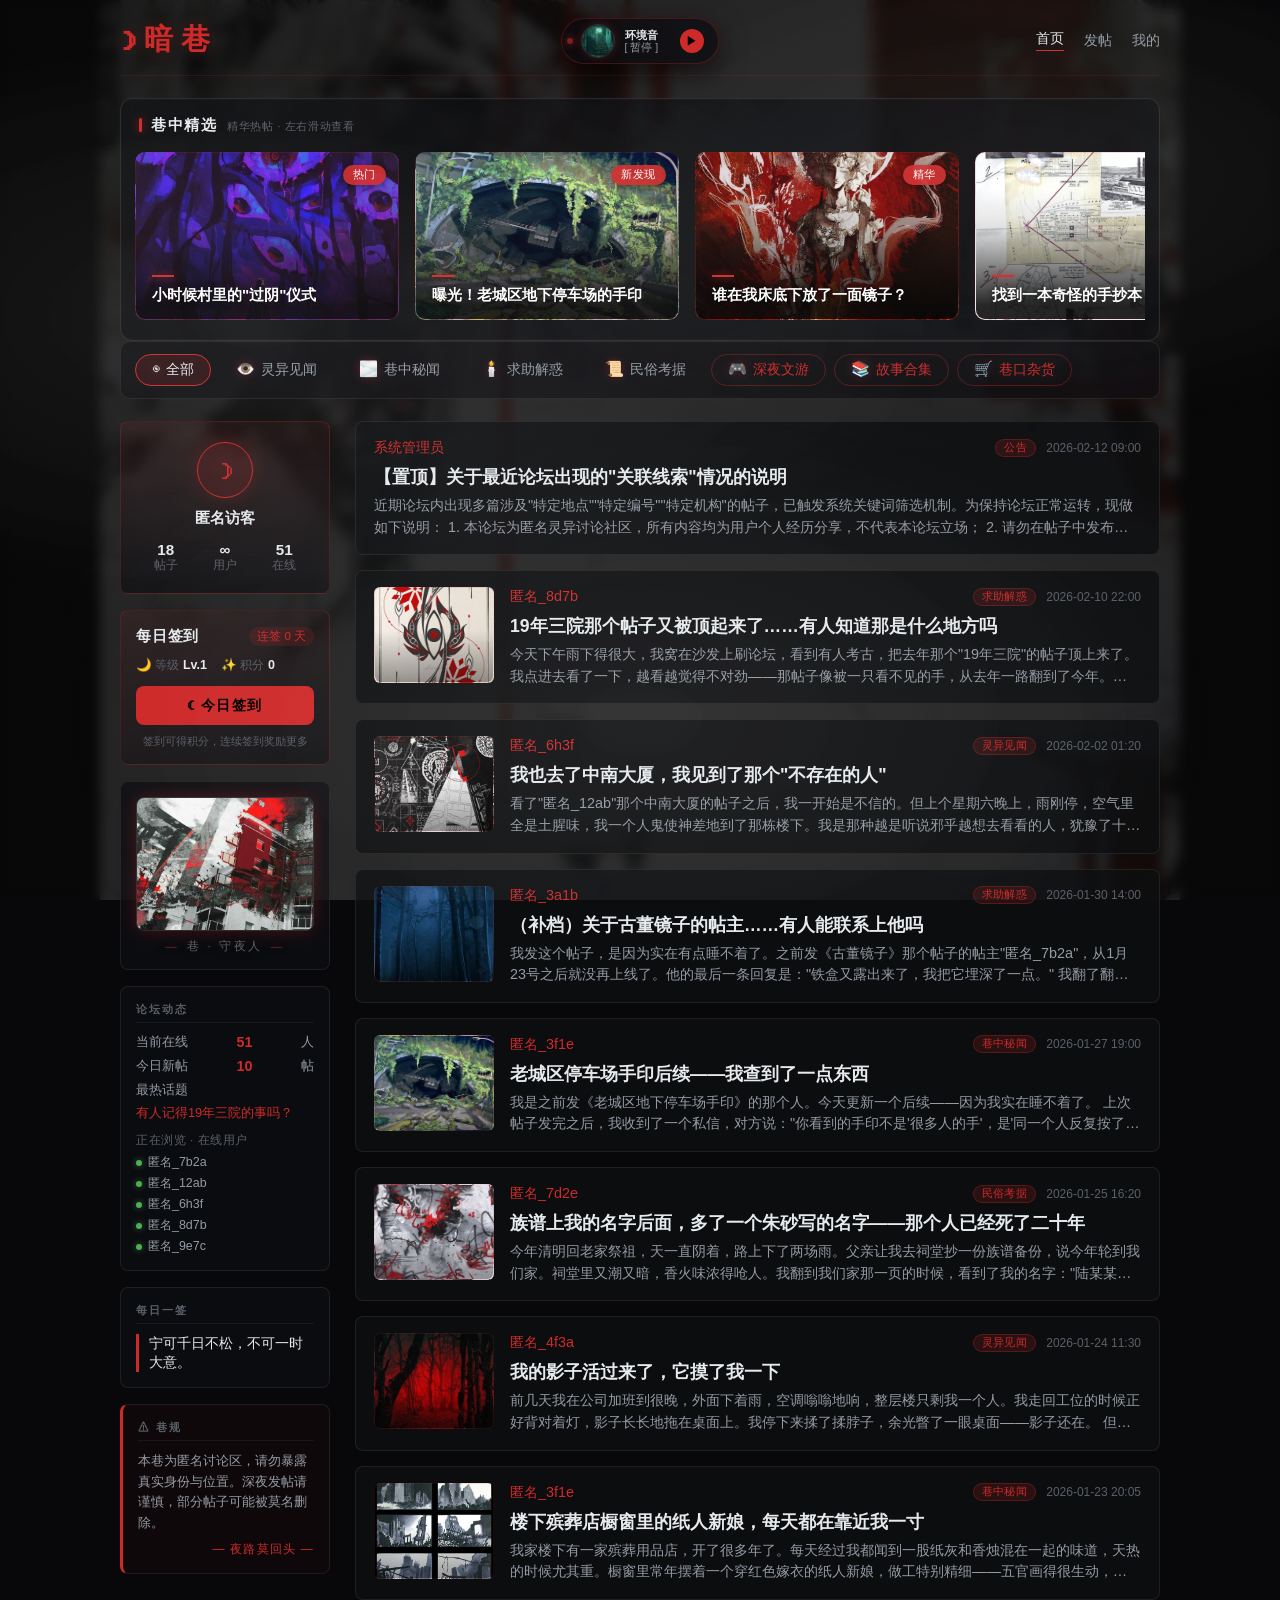
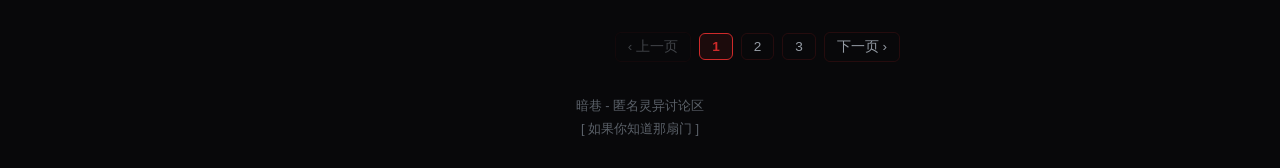
==== commit eb5d6efb: "Add files via upload" ====
--- a/index.html
+++ b/index.html
@@ -7,6 +7,13 @@
     <link rel="stylesheet" href="css/style.css">
 </head>
 <body>
+    <!-- 动态迷雾背景（3 层，鼠标视差，不干扰内容） -->
+    <div class="fog-bg" aria-hidden="true">
+        <div class="fog fog-1"></div>
+        <div class="fog fog-2"></div>
+        <div class="fog fog-3"></div>
+    </div>
+
     <div id="terminalLoading" class="terminal-loading" style="display:none;">
         <div class="load-ring-wrap">
             <svg class="load-ring" viewBox="0 0 160 160">
@@ -68,6 +75,9 @@
             <button class="board-tab" data-board="巷中秘闻"><span class="tab-ico">🌫️</span>巷中秘闻</button>
             <button class="board-tab" data-board="求助解惑"><span class="tab-ico">🕯️</span>求助解惑</button>
             <button class="board-tab" data-board="民俗考据"><span class="tab-ico">📜</span>民俗考据</button>
+            <button class="folk-entry" data-open="game" type="button"><span class="tab-ico">🎮</span>深夜文游</button>
+            <button class="folk-entry" data-open="collections" type="button"><span class="tab-ico">📚</span>故事合集</button>
+            <button class="folk-entry" data-open="shop" type="button"><span class="tab-ico">🛒</span>巷口杂货</button>
         </div>
 
         <div class="forum-body">
@@ -93,6 +103,7 @@
                     <button id="checkinBtn" class="checkin-btn">☾ 今日签到</button>
                     <div class="checkin-tip" id="checkinTip">签到可得积分，连续签到奖励更多</div>
                 </div>
+                <div class="sidebar-more" id="sidebarMore">
                 <div class="sidebar-box sidebar-totem">
                     <div class="forum-totem-wrap">
                         <img src="images/hesychia-emblem.jpg" alt="暗巷图腾" class="forum-totem" loading="lazy">
@@ -116,11 +127,43 @@
                     <p class="announce-text">本巷为匿名讨论区，请勿暴露真实身份与位置。深夜发帖请谨慎，部分帖子可能被莫名删除。</p>
                     <p class="announce-rule">— 夜路莫回头 —</p>
                 </div>
+                </div>
+                <button class="sidebar-more-btn" id="sidebarMoreBtn" type="button">☰ 更多版块</button>
             </aside>
             <main class="forum-main">
                 <section id="postListView">
                     <div id="postList" class="post-list"></div>
                     <div id="postPagination" class="post-pagination"></div>
+                </section>
+                <section id="forumGameSection" class="forum-view" style="display:none;">
+                    <div class="forum-view-head">
+                        <button class="back-btn" id="gameBackBtn" type="button">← 返回论坛</button>
+                        <span class="forum-view-title">🎮 临川高中 · 学生生存守则</span>
+                    </div>
+                    <div class="game-ui-embed">
+                        <div class="game-topbar">
+                            <button id="gameRulesBtn" class="game-rules-btn" type="button">📜 生存守则</button>
+                            <span class="game-sanity">理智值 <b id="gameSanity">100</b></span>
+                        </div>
+                        <div id="gameRulesPanel" class="game-rules-panel" style="display:none;"></div>
+                        <div class="game-body" id="gameBody"></div>
+                    </div>
+                </section>
+                <section id="forumCollectionSection" class="forum-view" style="display:none;">
+                    <div class="forum-view-head">
+                        <button class="back-btn" id="collectionBackBtn" type="button">← 返回论坛</button>
+                        <span class="forum-view-title">📚 故事合集 <small>追踪同一条线索 · 只收录论坛帖子</small></span>
+                    </div>
+                    <div id="folkCollectionList" class="collection-list"></div>
+                </section>
+                <section id="forumShopSection" class="forum-view" style="display:none;">
+                    <div class="forum-view-head">
+                        <button class="back-btn" id="shopBackBtn" type="button">← 返回论坛</button>
+                        <span class="forum-view-title">🛒 巷口杂货铺 <small>积分兑换</small></span>
+                        <span class="folk-points">我的积分 <b id="forumShopPoints">0</b></span>
+                    </div>
+                    <div class="folk-shop-tabs" id="forumShopCatTabs"></div>
+                    <div id="forumShopList" class="folk-shop-list"></div>
                 </section>
                 <section id="postDetailView" class="post-detail-container detail-overlay" style="display:none;">
                     <button class="back-btn" id="backToListBtn">← 返回</button>
@@ -230,7 +273,7 @@
                 <button class="nav-btn" data-panel="experiment"><span class="nav-ico">⚗</span>实验</button>
                 <button class="nav-btn" data-panel="entities"><span class="nav-ico">✦</span>图鉴</button>
                 <button class="nav-btn" data-panel="action"><span class="nav-ico">⚔</span>行动</button>
-                <button class="nav-btn" data-panel="lingshi"><span class="nav-ico">◈</span>灵犀</button>
+                <button class="nav-btn" data-panel="shop"><span class="nav-ico">◬</span>终端商城</button>                <button class="nav-btn" data-panel="lingshi"><span class="nav-ico">◈</span>灵犀</button>
                 <button class="nav-btn" data-panel="profile"><span class="nav-ico">◉</span>个人</button>
                 <button class="nav-btn admin-only" data-panel="admin" style="display:none;"><span class="nav-ico">⚙</span>管理</button>
                 <button class="nav-btn logout-btn-top" id="logoutTopBtn"><span class="nav-ico">⏻</span>断开</button>
@@ -426,6 +469,33 @@
                     <div class="scp-header"><span>⚔ 收容行动记录</span><span class="scp-hint">外勤三处 · 5 起</span></div>
                     <div id="actionList" class="action-list"></div>
                 </div>
+                <div class="panel" id="collectionsPanel">
+                    <div class="scp-header"><span>📚 故事合集</span><span class="scp-hint">拼图式阅读 · 追踪同一条线索</span></div>
+                    <div id="collectionList" class="collection-list"></div>
+                </div>
+                <div class="panel" id="shopPanel">
+                    <div class="scp-header"><span>🛒 终端商城 · 总局物资部</span><span class="scp-hint">我的积分：<b id="shopPointsTop">0</b></span></div>
+                    <div class="terminal-shop-form" id="listingFormWrap">
+                        <div class="listing-form-head">
+                            <span>🔨 我要出售挂卖</span>
+                            <small>上架后其他同事可用积分购买，售出即得积分</small>
+                        </div>
+                        <div class="listing-form-grid">
+                            <input type="text" id="listName" placeholder="物品名称（如：自制护身符）" maxlength="20">
+                            <input type="text" id="listIco" placeholder="图标 emoji（如 🧿）" maxlength="4">
+                            <input type="number" id="listPrice" placeholder="价格（积分）" min="1" max="9999">
+                            <input type="number" id="listQty" placeholder="数量" min="1" max="99" value="1">
+                        </div>
+                        <input type="text" id="listDesc" placeholder="简要描述" maxlength="60">
+                        <div class="listing-form-actions"><button id="listSubmitBtn" class="admin-btn">上架出售</button></div>
+                    </div>
+                    <div class="shop-cat-tabs" id="shopCatTabs"></div>
+                    <div id="shopList" class="shop-list"></div>
+                    <div class="terminal-my-listings">
+                        <div class="scp-header" style="margin:16px 0 10px;"><span>📦 我的上架</span><span class="scp-hint" id="myListingsHint">0 件在售</span></div>
+                        <div id="myListings" class="shop-list"></div>
+                    </div>
+                </div>
                 <div class="panel" id="adminPanel">
                     <div class="admin-controls">
                         <button id="addNewArchiveBtn" class="admin-btn">+ 新增档案</button>
--- a/css/style.css
+++ b/css/style.css
@@ -299,8 +299,9 @@
 .back-btn {
     position: sticky; top: 0; z-index: 30; display: inline-block;
     color: var(--text-secondary); margin-bottom: 14px;
-    background: rgba(10,12,16,0.92); padding: 8px 16px; border-radius: 999px;
-    border: 1px solid rgba(255,255,255,0.12); backdrop-filter: blur(8px); transition: 0.2s;
+    background: #0c0e11; padding: 8px 16px; border-radius: 999px;
+    border: 1px solid rgba(207,42,42,0.35);
+    box-shadow: 0 2px 10px rgba(0,0,0,0.5); transition: 0.2s;
 }
 .back-btn:hover { color: var(--text-primary); border-color: var(--accent-red); }
 .back-to-list {
@@ -308,6 +309,9 @@
     border: 1px solid rgba(207,42,42,0.4); border-radius: 999px; padding: 8px 22px; transition: 0.2s;
 }
 .back-to-list:hover { background: rgba(207,42,42,0.1); }
+/* 侧栏折叠（桌面完整展示，移动端折叠） */
+.sidebar-more { display: block; }
+.sidebar-more-btn { display: none; }
 .forum-footer { padding: 24px 10px 10px; text-align: center; color: var(--text-muted); font-size: 0.8rem; }
 .forum-footer p + p { margin-top: 6px; }
 
@@ -1098,10 +1102,16 @@
     .home-visual-layout { grid-template-columns: 1fr; }
     .home-alert-card, .home-map-card { height: 270px; }
     .home-embed { padding: 12px; }
-    /* 手机端：帖子详情弹层全屏，返回按钮吸顶随时可用 */
+    /* 手机端：帖子详情弹层全屏，返回按钮作为不透明顶栏吸顶，避免与正文透字冲突 */
     .detail-overlay { width: 100vw; height: 100dvh; max-width: 100vw; max-height: 100dvh; top: 0; left: 0; transform: none; border-radius: 0; border: none; }
-    .post-detail-container { max-height: 100dvh; padding: 16px 14px; }
-    .back-btn { padding: 10px 20px; font-size: 0.85rem; }
+    .post-detail-container { max-height: 100dvh; padding: 0 0 12px; }
+    .back-btn {
+        display: flex; align-items: center; gap: 6px; width: 100%; margin: 0 0 12px;
+        padding: 12px 16px; border-radius: 0; border-left: none; border-right: none; border-top: none;
+        background: #0b0d10; box-shadow: 0 2px 10px rgba(0,0,0,0.5);
+    }
+    .post-detail-header { padding: 0 14px; }
+    .post-detail-body { padding: 0 14px; }
     .post-detail-body p { font-size: 0.92rem; }
     .scp-header { flex-wrap: wrap; gap: 8px; }
     /* 手机端：档案区改为纵向堆叠，避免固定侧栏撑爆卡片 */
@@ -1110,6 +1120,29 @@
     .archive-grid { grid-template-columns: 1fr; }
     .archive-nav-tabs { overflow-x: auto; flex-wrap: nowrap; }
     .archive-nav-tabs .cat-tab { white-space: nowrap; }
+    /* 手机端论坛美化：更透气、不拥挤 */
+    .forum-header { padding-bottom: 10px; margin-bottom: 14px; }
+    .forum-logo { font-size: 1.5rem; }
+    .board-tabs { overflow-x: auto; flex-wrap: nowrap; padding: 10px 12px; }
+    .board-tab { white-space: nowrap; }
+    /* 侧栏折叠：只留用户卡+签到，其余点开 */
+    .sidebar-more { display: none; }
+    .sidebar-more.open { display: block; }
+    .sidebar-more-btn { display: block; width: 100%; margin: 2px 0 12px; color: var(--accent-red); border: 1px solid rgba(207,42,42,0.35); border-radius: 999px; padding: 9px; background: rgba(207,42,42,0.05); }
+    .forum-sidebar .sidebar-box { padding: 12px 14px; margin-bottom: 10px; }
+    /* 帖子卡：左图右文小封面，内容更透气 */
+    .post-item { flex-direction: row; padding: 12px 14px; gap: 12px; }
+    .post-cover { width: 92px; height: 92px; flex-shrink: 0; border-radius: 8px; }
+    .post-title { font-size: 1rem; }
+    .post-content-preview { -webkit-line-clamp: 2; font-size: 0.85rem; }
+    .post-list { gap: 12px; }
+    /* 精华帖缩小 */
+    .featured-post-card { min-width: 220px; height: 140px; }
+    /* 终端主页更透气 */
+    .announce-body p { line-height: 1.8; }
+    .home-index-grid { gap: 10px; }
+    .index-card { padding: 14px 8px; }
+    .home-embed { padding: 12px 12px; }
 }
 
 /* 💎 统一唱片灵动岛播放器 */
@@ -1293,4 +1326,226 @@
 .action-member { font-size: 0.76rem; color: var(--text-secondary); border: 1px solid var(--border-color); background: rgba(0,0,0,0.25); padding: 3px 10px; border-radius: 999px; }
 .action-timeline { display: flex; flex-direction: column; gap: 6px; border-left: 2px solid rgba(207,42,42,0.35); padding-left: 14px; }
 .action-tl-item { font-size: 0.82rem; color: var(--text-secondary); line-height: 1.6; position: relative; }
-.action-tl-item::before { content: ''; position: absolute; left: -19px; top: 6px; width: 8px; height: 8px; border-radius: 50%; background: var(--accent-red); box-shadow: 0 0 6px rgba(207,42,42,0.8); }+.action-tl-item::before { content: ''; position: absolute; left: -19px; top: 6px; width: 8px; height: 8px; border-radius: 50%; background: var(--accent-red); box-shadow: 0 0 6px rgba(207,42,42,0.8); }
+
+/* 🌫️ 动态迷雾背景（3层，鼠标视差，不干扰内容） */
+.fog-bg { position: fixed; inset: 0; z-index: 5; pointer-events: none; overflow: hidden; }
+.fog {
+    position: absolute; inset: -25%;
+    background-image:
+        radial-gradient(ellipse 60% 40% at 30% 40%, rgba(255,255,255,0.06), transparent 60%),
+        radial-gradient(ellipse 50% 35% at 70% 30%, rgba(255,255,255,0.05), transparent 60%),
+        radial-gradient(ellipse 55% 45% at 50% 70%, rgba(255,255,255,0.06), transparent 60%);
+    opacity: 0.65; transition: transform 0.18s ease-out;
+}
+.fog-1 { animation: fogDrift 90s linear infinite; }
+.fog-2 { animation: fogDrift 150s linear infinite reverse; opacity: 0.45; }
+.fog-3 { animation: fogDrift 210s linear infinite; opacity: 0.3; }
+@keyframes fogDrift { 0% { background-position: 0 0; } 100% { background-position: 1400px 500px; } }
+
+/* 🎮 规则怪谈互动游戏 · 深夜校园 */
+.game-entry-wrap { margin: 0 0 20px; }
+.game-entry {
+    width: 100%; display: flex; align-items: center; justify-content: center; gap: 10px;
+    padding: 14px; font-size: 0.95rem; color: var(--accent-red);
+    border: 1px dashed rgba(207,42,42,0.45); border-radius: 12px;
+    background: linear-gradient(160deg, rgba(10,12,16,0.9), rgba(5,5,8,0.92));
+    transition: 0.25s; letter-spacing: 0.06em;
+}
+.game-entry small { color: var(--text-muted); font-size: 0.72rem; letter-spacing: 0.1em; }
+.game-entry:hover { border-color: var(--accent-red); box-shadow: 0 0 18px rgba(207,42,42,0.2); }
+.game-overlay {
+    position: fixed; inset: 0; z-index: 9990; display: flex; align-items: center; justify-content: center;
+    background: radial-gradient(circle at 50% 30%, rgba(22,18,30,0.95), rgba(4,4,8,0.98) 70%);
+    backdrop-filter: blur(6px); padding: 16px;
+}
+.game-ui {
+    width: min(560px, 94vw); max-height: 88vh; display: flex; flex-direction: column;
+    background: #0a0a10; border: 1px solid rgba(130,95,220,0.25); border-radius: 16px; overflow: hidden;
+    box-shadow: 0 0 40px rgba(0,0,0,0.8), 0 0 24px rgba(90,60,140,0.18);
+}
+.game-topbar { display: flex; align-items: center; gap: 10px; padding: 12px 16px; border-bottom: 1px solid rgba(130,95,220,0.2); background: rgba(22,18,32,0.6); }
+.game-title { flex: 1; font-size: 0.9rem; color: #d8c9f0; letter-spacing: 0.08em; font-weight: 700; }
+.game-sanity { font-size: 0.78rem; color: var(--text-secondary); }
+.game-sanity b { color: #9f7fe0; font-size: 1rem; }
+.game-close { color: var(--text-muted); font-size: 1rem; padding: 2px 8px; border-radius: 6px; }
+.game-close:hover { color: var(--accent-red); }
+.game-body { padding: 20px 18px; overflow-y: auto; }
+.game-scene-head { display: flex; align-items: center; gap: 10px; margin-bottom: 12px; }
+.game-scene-tag { font-size: 0.7rem; color: #9f7fe0; border: 1px solid rgba(130,95,220,0.4); border-radius: 999px; padding: 2px 10px; letter-spacing: 0.1em; }
+.game-scene-head h2 { font-size: 1.15rem; color: #fff; }
+.game-desc { color: #c8c0d8; line-height: 1.9; font-size: 0.9rem; margin-bottom: 18px; }
+.game-options { display: flex; flex-direction: column; gap: 10px; }
+.game-option {
+    display: flex; align-items: center; gap: 12px; text-align: left;
+    padding: 12px 14px; border: 1px solid rgba(130,95,220,0.25); border-radius: 10px;
+    background: rgba(30,24,44,0.5); color: #e6ddf5; font-size: 0.88rem; transition: 0.2s;
+}
+.game-option:hover:not(:disabled) { border-color: #9f7fe0; background: rgba(52,42,72,0.6); transform: translateX(3px); }
+.game-option .opt-num { width: 22px; height: 22px; border-radius: 50%; background: rgba(130,95,220,0.3); display: flex; align-items: center; justify-content: center; font-size: 0.7rem; color: #d8c9f0; flex-shrink: 0; }
+.game-option.chosen { opacity: 0.6; border-color: rgba(130,95,220,0.5); }
+.game-note { margin: 12px 0 0; color: #b39ddb; font-size: 0.82rem; font-style: italic; border-left: 2px solid #9f7fe0; padding-left: 10px; animation: gameFadeIn 0.4s ease; }
+@keyframes gameFadeIn { from { opacity: 0; transform: translateY(6px); } to { opacity: 1; transform: none; } }
+.game-end { text-align: center; padding: 20px 6px; }
+.game-end h2 { color: #fff; font-size: 1.4rem; margin-bottom: 14px; letter-spacing: 0.08em; }
+.game-end-desc { color: #c8c0d8; line-height: 1.9; font-size: 0.9rem; margin-bottom: 16px; }
+.game-end-reward { color: #ffd97a; font-size: 0.9rem; margin-bottom: 20px; }
+.game-end-actions { display: flex; gap: 12px; justify-content: center; }
+.game-btn { background: #6d4fc1; color: #fff; border-radius: 10px; padding: 10px 22px; font-weight: 700; transition: 0.2s; }
+.game-btn:hover { box-shadow: 0 0 16px rgba(130,95,220,0.5); }
+.game-btn.ghost { background: transparent; border: 1px solid rgba(255,255,255,0.2); color: var(--text-secondary); }
+.game-end-bad h2 { color: #cf2a2a; text-shadow: 0 0 20px rgba(207,42,42,0.5); }
+.game-end-secret h2 { color: #9f7fe0; text-shadow: 0 0 20px rgba(159,127,224,0.5); }
+
+/* ✉️ 信笺体排版（总局通讯） */
+.letter-card { margin-bottom: 18px; }
+.letter-head { display: flex; align-items: center; gap: 10px; margin-bottom: 8px; flex-wrap: wrap; }
+.letter-secret { font-size: 0.72rem; color: #cf2a2a; border: 1px solid rgba(207,42,42,0.4); border-radius: 4px; padding: 1px 8px; letter-spacing: 0.1em; }
+.letter-secret.top { background: rgba(207,42,42,0.15); font-weight: 700; }
+.letter-title { font-weight: 700; color: var(--text-primary); font-size: 0.95rem; }
+.letter-dept { margin-left: auto; font-size: 0.72rem; color: var(--text-muted); }
+.letter-paper {
+    position: relative; font-family: "KaiTi", "楷体", "STKaiti", "SimSun", serif;
+    background:
+        radial-gradient(ellipse at 20% 10%, rgba(120,90,50,0.09), transparent 60%),
+        repeating-linear-gradient(0deg, rgba(120,100,60,0.05) 0, rgba(120,100,60,0.05) 1px, transparent 1px, transparent 28px),
+        #efe6d0;
+    color: #3d3326; border: 1px solid #c9b58a; border-radius: 8px; padding: 20px 22px 16px;
+    box-shadow: inset 0 0 30px rgba(120,90,40,0.12);
+}
+.letter-salute { font-size: 0.9rem; margin-bottom: 12px; color: #4a3d2c; }
+.letter-body { font-size: 0.92rem; line-height: 1.9; color: #3d3326; text-align: justify; margin-bottom: 18px; }
+.letter-footer { display: flex; align-items: flex-end; justify-content: space-between; }
+.letter-sign { font-size: 0.85rem; text-align: right; color: #4a3d2c; line-height: 1.7; }
+.letter-date { color: #7a6a50; font-size: 0.78rem; }
+.letter-seal {
+    color: #b03030; font-size: 0.78rem; letter-spacing: 0.12em; font-weight: 700;
+    border: 2px solid rgba(176,48,48,0.55); border-radius: 50%; width: 58px; height: 58px;
+    display: flex; align-items: center; justify-content: center; text-align: center;
+    transform: rotate(-12deg); opacity: 0.85; line-height: 1.2; flex-shrink: 0;
+}
+.letter-comment { font-size: 0.8rem; color: var(--accent-red); border-left: 3px solid var(--accent-red); padding-left: 10px; margin-top: 8px; font-style: italic; }
+
+/* 🗂️ 档案体：收容物实验记录折叠 */
+.containment-exp { margin-top: 12px; border-top: 1px dashed rgba(255,255,255,0.12); padding-top: 10px; }
+.containment-exp-head { font-size: 0.78rem; letter-spacing: 0.12em; color: #9f7fe0; margin-bottom: 8px; }
+.containment-exp-list { display: flex; flex-direction: column; gap: 6px; }
+.containment-exp-details { background: rgba(0,0,0,0.25); border: 1px solid var(--border-color); border-radius: 8px; padding: 8px 12px; }
+.containment-exp-details summary { cursor: pointer; color: var(--text-primary); font-size: 0.8rem; }
+.containment-exp-details[open] summary { color: var(--accent-red); margin-bottom: 8px; }
+.containment-exp-details p { font-size: 0.8rem; color: var(--text-secondary); line-height: 1.6; margin: 4px 0; }
+
+/* 📚 故事合集 */
+.collection-list { display: flex; flex-direction: column; gap: 14px; }
+.collection-card { background: rgba(14,15,18,0.82); border: 1px solid var(--border-color); border-radius: 12px; padding: 16px; }
+.collection-head { display: flex; gap: 14px; margin-bottom: 10px; }
+.collection-ico { font-size: 1.8rem; }
+.collection-title { font-weight: 700; font-size: 1rem; color: var(--text-primary); }
+.collection-desc { font-size: 0.8rem; color: var(--text-secondary); line-height: 1.6; margin-top: 4px; }
+.collection-progress { height: 6px; background: rgba(255,255,255,0.06); border-radius: 999px; overflow: hidden; }
+.collection-bar { height: 100%; background: linear-gradient(90deg, var(--accent-red), #ff7a7a); border-radius: 999px; transition: width 0.4s; }
+.collection-meta { font-size: 0.72rem; color: var(--text-muted); margin: 6px 0 10px; }
+.collection-meta b { color: var(--accent-red); }
+.collection-items { list-style: none; display: flex; flex-direction: column; gap: 6px; }
+.collection-item { display: flex; align-items: center; gap: 10px; padding: 8px 10px; border-radius: 8px; border: 1px solid transparent; cursor: pointer; font-size: 0.84rem; color: var(--text-secondary); transition: 0.15s; }
+.collection-item:hover { background: rgba(207,42,42,0.08); border-color: rgba(207,42,42,0.3); color: var(--text-primary); }
+.collection-item.read { color: var(--text-muted); }
+.collection-item.read .ci-state { color: #6bf37f; }
+.ci-state { width: 18px; color: var(--text-muted); }
+.ci-title { flex: 1; min-width: 0; }
+.ci-tag { font-size: 0.6rem; color: var(--text-muted); border: 1px solid var(--border-color); padding: 0 8px; border-radius: 999px; flex-shrink: 0; }
+
+/* 🛒 积分商城 */
+.shop-cat-tabs { display: flex; gap: 8px; flex-wrap: wrap; margin-bottom: 14px; }
+.shop-cat-tab { font-size: 0.78rem; color: var(--text-secondary); border: 1px solid var(--border-color); border-radius: 999px; padding: 4px 14px; transition: 0.2s; }
+.shop-cat-tab.active { color: var(--accent-red); border-color: var(--accent-red); background: rgba(207,42,42,0.1); }
+.shop-list { display: grid; grid-template-columns: repeat(auto-fill, minmax(260px, 1fr)); gap: 12px; }
+.shop-item { display: flex; align-items: center; gap: 12px; background: rgba(14,15,18,0.82); border: 1px solid var(--border-color); border-radius: 10px; padding: 12px 14px; }
+.shop-ico { font-size: 1.5rem; width: 44px; height: 44px; display: flex; align-items: center; justify-content: center; background: rgba(207,42,42,0.1); border-radius: 10px; flex-shrink: 0; }
+.shop-main { flex: 1; min-width: 0; }
+.shop-name { font-weight: 700; color: var(--text-primary); font-size: 0.88rem; display: flex; align-items: center; gap: 8px; flex-wrap: wrap; }
+.shop-cat { font-size: 0.62rem; color: var(--text-muted); border: 1px solid var(--border-color); padding: 1px 8px; border-radius: 999px; font-weight: 400; }
+.shop-desc { font-size: 0.75rem; color: var(--text-secondary); margin-top: 4px; line-height: 1.5; }
+.shop-btn { font-size: 0.75rem; color: #ffd97a; border: 1px solid rgba(255,217,122,0.4); border-radius: 999px; padding: 5px 14px; transition: 0.2s; flex-shrink: 0; background: rgba(255,217,122,0.05); }
+.shop-btn:hover:not(:disabled) { background: rgba(255,217,122,0.15); }
+.shop-btn.owned { color: #6bf37f; border-color: rgba(107,243,127,0.4); }
+.shop-btn.cant { color: var(--text-muted); border-color: var(--border-color); }
+
+/* 导航略微收紧，容纳新增按钮 */
+.main-nav { gap: 3px; }
+.nav-btn { padding: 5px 12px; font-size: 0.78rem; }
+
+/* 🎴 民俗考据旁入口按钮（文游 / 合集 / 巷口杂货，独立类避免误触板块筛选） */
+.folk-entry {
+    background: transparent; padding: 6px 16px; color: var(--accent-red); font-size: 0.85rem;
+    transition: 0.2s; border-radius: 999px; border: 1px solid rgba(207,42,42,0.35); white-space: nowrap;
+}
+.folk-entry:hover { border-color: var(--accent-red); background: rgba(207,42,42,0.08); color: var(--accent-red); }
+.folk-entry .tab-ico { margin-right: 6px; font-size: 0.95rem; line-height: 1; filter: drop-shadow(0 0 5px rgba(207,42,42,0.35)); }
+
+/* 🪟 民俗专区 · 论坛内嵌面板（文游 / 合集 / 巷口杂货，融合进论坛主体） */
+.forum-view { display: none; animation: forumViewIn 0.3s ease; }
+@keyframes forumViewIn { from { opacity: 0; transform: translateY(8px); } to { opacity: 1; transform: none; } }
+.forum-view-head { display: flex; align-items: center; gap: 14px; margin-bottom: 14px; flex-wrap: wrap; }
+.forum-view-head .back-btn { flex-shrink: 0; }
+.forum-view-title { font-weight: 700; color: var(--text-primary); font-size: 1rem; letter-spacing: 0.06em; }
+.forum-view-title small { color: var(--text-muted); font-weight: 400; font-size: 0.7rem; margin-left: 8px; letter-spacing: 0.08em; }
+.game-ui-embed {
+    background: linear-gradient(170deg, #121018, #0a0a10);
+    border: 1px solid rgba(130,95,220,0.25); border-radius: 16px; overflow: hidden;
+    box-shadow: 0 0 30px rgba(0,0,0,0.5), 0 0 20px rgba(90,60,140,0.15);
+}
+.game-ui-embed .game-topbar { border-bottom: 1px solid rgba(130,95,220,0.2); }
+.game-ui-embed .game-body { min-height: 240px; }
+#forumCollectionSection .collection-list { display: flex; flex-direction: column; gap: 14px; }
+#forumShopSection .folk-shop-tabs { padding: 0 0 12px; }
+#forumShopSection .folk-shop-list { padding: 0; }
+
+/* 🪟 民俗专区弹层（论坛商城 / 故事合集） */
+.folk-overlay {
+    position: fixed; inset: 0; z-index: 9995; display: flex; align-items: center; justify-content: center;
+    background: rgba(5,6,10,0.82); backdrop-filter: blur(6px); padding: 16px;
+}
+.folk-ui {
+    width: min(680px, 94vw); max-height: 88vh; display: flex; flex-direction: column;
+    background: linear-gradient(170deg, #131519, #0a0b0f); border: 1px solid rgba(207,42,42,0.25);
+    border-radius: 16px; overflow: hidden; box-shadow: 0 0 40px rgba(0,0,0,0.85), 0 0 24px rgba(207,42,42,0.12);
+}
+.folk-topbar { display: flex; align-items: center; gap: 10px; padding: 13px 18px; border-bottom: 1px solid rgba(255,255,255,0.08); background: rgba(20,12,14,0.5); }
+.folk-title { flex: 1; font-weight: 700; color: var(--text-primary); font-size: 0.95rem; letter-spacing: 0.06em; }
+.folk-title small { color: var(--text-muted); font-weight: 400; font-size: 0.7rem; margin-left: 8px; letter-spacing: 0.08em; }
+.folk-points { font-size: 0.78rem; color: var(--text-secondary); }
+.folk-points b { color: #ffd97a; }
+.folk-close { color: var(--text-muted); font-size: 1rem; padding: 2px 8px; border-radius: 6px; }
+.folk-close:hover { color: var(--accent-red); }
+.folk-shop-tabs { display: flex; gap: 8px; flex-wrap: wrap; padding: 12px 18px 0; }
+.folk-shop-list { display: grid; grid-template-columns: repeat(auto-fill, minmax(280px, 1fr)); gap: 12px; padding: 16px 18px 20px; overflow-y: auto; }
+#folkCollectionList { padding: 16px 18px 20px; overflow-y: auto; }
+
+/* 🔨 终端商城 · 挂卖表单 */
+.terminal-shop-form { background: rgba(207,42,42,0.05); border: 1px dashed rgba(207,42,42,0.35); border-radius: 10px; padding: 12px 14px; margin-bottom: 14px; }
+.listing-form-head { display: flex; align-items: baseline; gap: 10px; margin-bottom: 10px; flex-wrap: wrap; }
+.listing-form-head span { font-weight: 700; color: var(--text-primary); font-size: 0.9rem; }
+.listing-form-head small { color: var(--text-muted); font-size: 0.72rem; }
+.listing-form-grid { display: grid; grid-template-columns: repeat(auto-fit, minmax(120px, 1fr)); gap: 8px; margin-bottom: 8px; }
+.terminal-shop-form input { width: 100%; background: rgba(0,0,0,0.4); border: 1px solid var(--border-color); border-radius: 8px; padding: 8px 10px; color: var(--text-primary); font-size: 0.8rem; }
+.terminal-shop-form input:focus { border-color: var(--accent-red); outline: none; }
+.listing-form-actions { margin-top: 10px; }
+
+/* 📦 上架商品标记 */
+.shop-qty { font-size: 0.68rem; color: var(--text-muted); }
+.shop-seller { font-size: 0.68rem; color: #9f7fe0; border: 1px solid rgba(130,95,220,0.35); padding: 0 7px; border-radius: 999px; }
+.shop-btn.mine { color: #ff7a7a; border-color: rgba(255,122,122,0.4); }
+.shop-btn.mine:hover { background: rgba(255,122,122,0.15); }
+.shop-item.mine-item { border-color: rgba(159,127,224,0.35); }
+.shop-empty { color: var(--text-muted); font-size: 0.82rem; padding: 22px 0; text-align: center; grid-column: 1 / -1; }
+
+/* 📜 文游生存守则 */
+.game-rules-btn { font-size: 0.72rem; color: #d8c9f0; border: 1px solid rgba(130,95,220,0.35); border-radius: 999px; padding: 3px 12px; background: rgba(130,95,220,0.12); transition: 0.2s; }
+.game-rules-btn:hover { background: rgba(130,95,220,0.25); color: #fff; }
+.game-rules-panel {
+    padding: 12px 16px; border-bottom: 1px solid rgba(130,95,220,0.2); background: rgba(10,8,16,0.85);
+    max-height: 34vh; overflow-y: auto;
+}
+.game-rules-head { font-size: 0.8rem; color: #9f7fe0; letter-spacing: 0.1em; font-weight: 700; margin-bottom: 8px; }
+.rule-line { font-size: 0.78rem; color: #c8c0d8; line-height: 1.9; border-left: 2px solid rgba(159,127,224,0.4); padding-left: 10px; margin-bottom: 4px; font-family: "KaiTi","楷体",STKaiti,serif; }
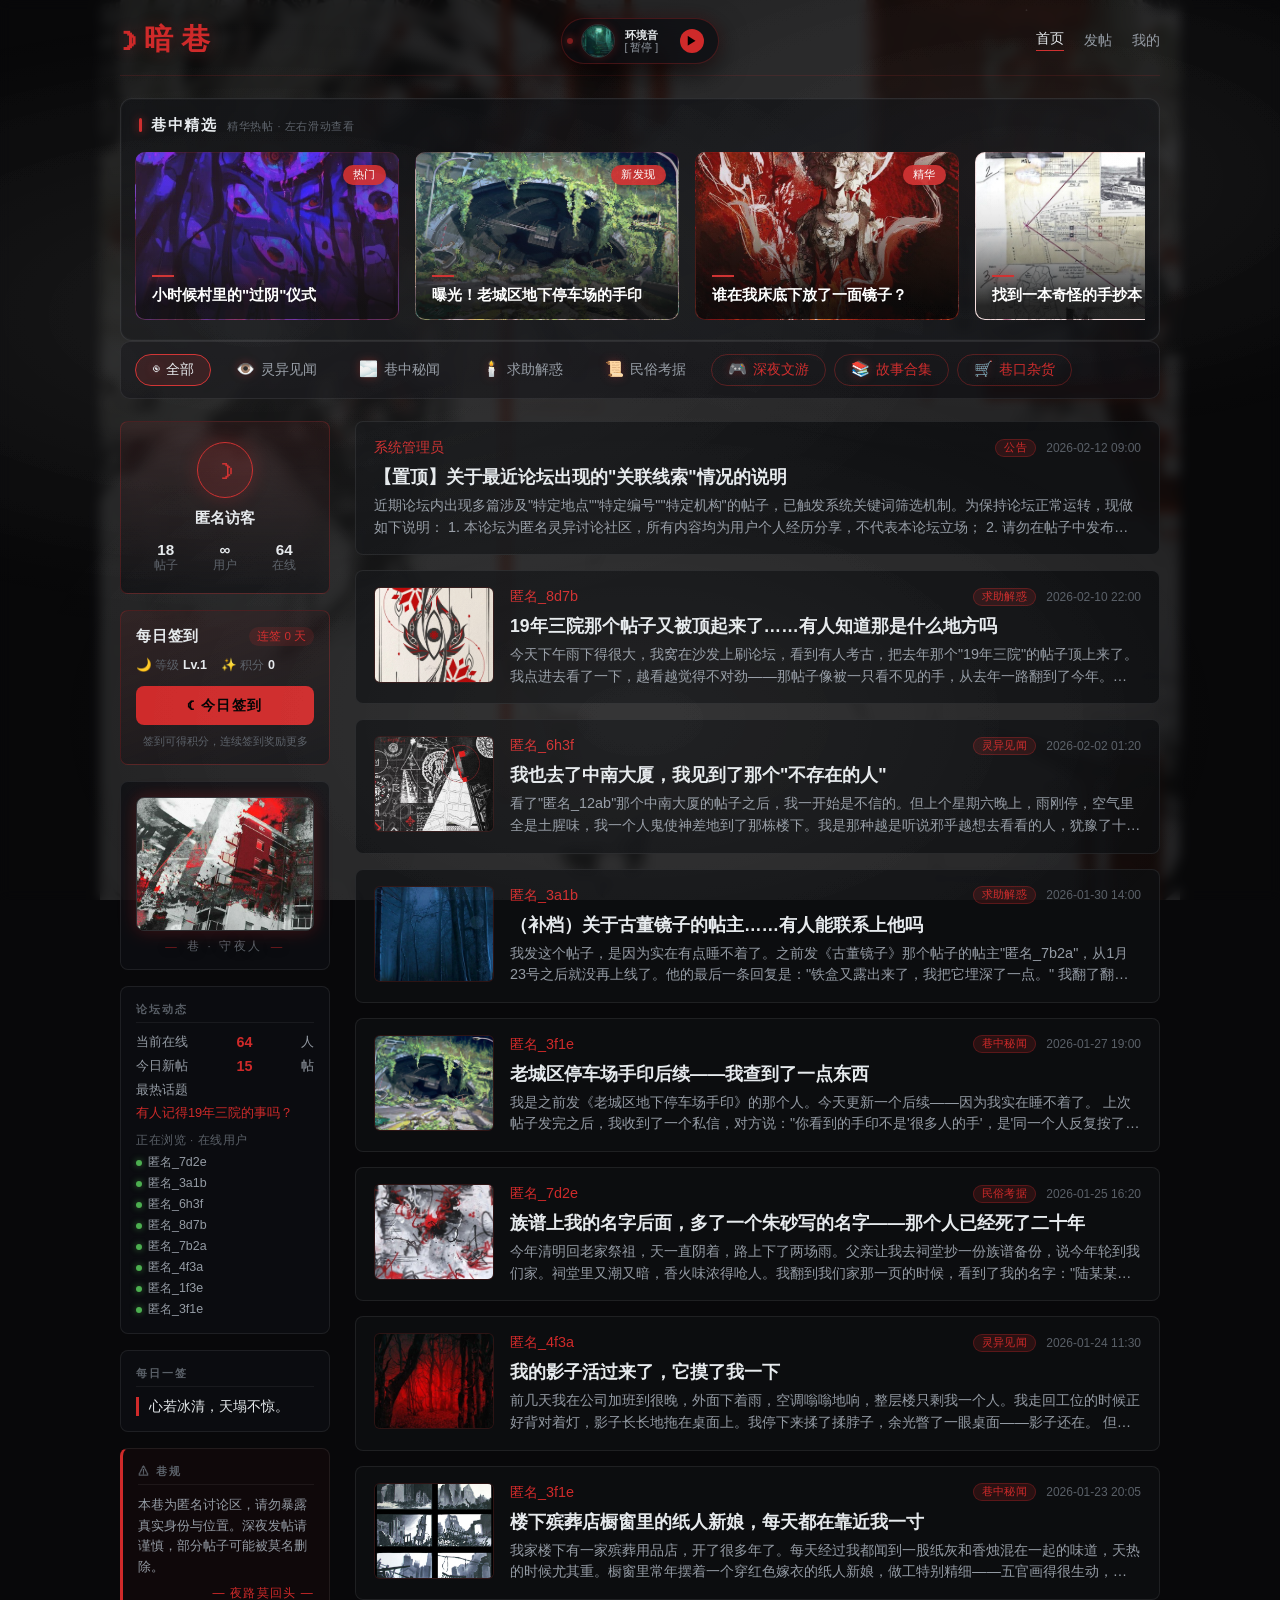
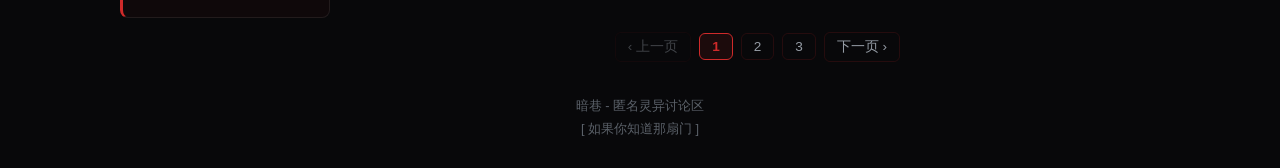
==== commit 245f263a: "Add files via upload" ====
--- a/index.html
+++ b/index.html
@@ -35,7 +35,7 @@
 
     <!-- 暗巷论坛 -->
     <div id="forumContainer">
-        <audio id="forumAudio" loop preload="auto"><source src="" id="forumAudioSource"></audio>
+        <audio id="forumAudio" loop preload="none"><source src="" id="forumAudioSource"></audio>
         <canvas id="starCanvas"></canvas>
         
         <header class="forum-header">
@@ -242,7 +242,7 @@
     </div>
 
     <!-- 墟管局终端 -->
-    <audio id="bgAudio" loop preload="auto"><source src="" id="audioSource"></audio>
+    <audio id="bgAudio" loop preload="none"><source src="" id="audioSource"></audio>
     <div id="terminalContainer" style="display:none;">
         <div class="noise-overlay"></div>
         <div class="moon-deco"></div>
--- a/css/style.css
+++ b/css/style.css
@@ -198,10 +198,9 @@
 .online-empty { color: var(--text-muted); }
 .post-cover {
     width: 120px; height: 96px; flex-shrink: 0; border-radius: 6px;
-    background-size: cover; background-position: center;
-    border: 1px solid var(--border-color); position: relative;
-}
-.post-cover::after { content: ''; position: absolute; inset: 0; background: linear-gradient(to top, rgba(0,0,0,0.4), transparent 55%); border-radius: 6px; }
+    object-fit: cover; object-position: center; display: block;
+    border: 1px solid var(--border-color); background: #111;
+}
 .post-header { display: flex; justify-content: space-between; margin-bottom: 8px; position: relative; z-index: 1; }
 .post-author { color: var(--accent-red); font-weight: 500; font-size: 0.9rem; }
 .post-meta { display: flex; align-items: center; gap: 10px; }
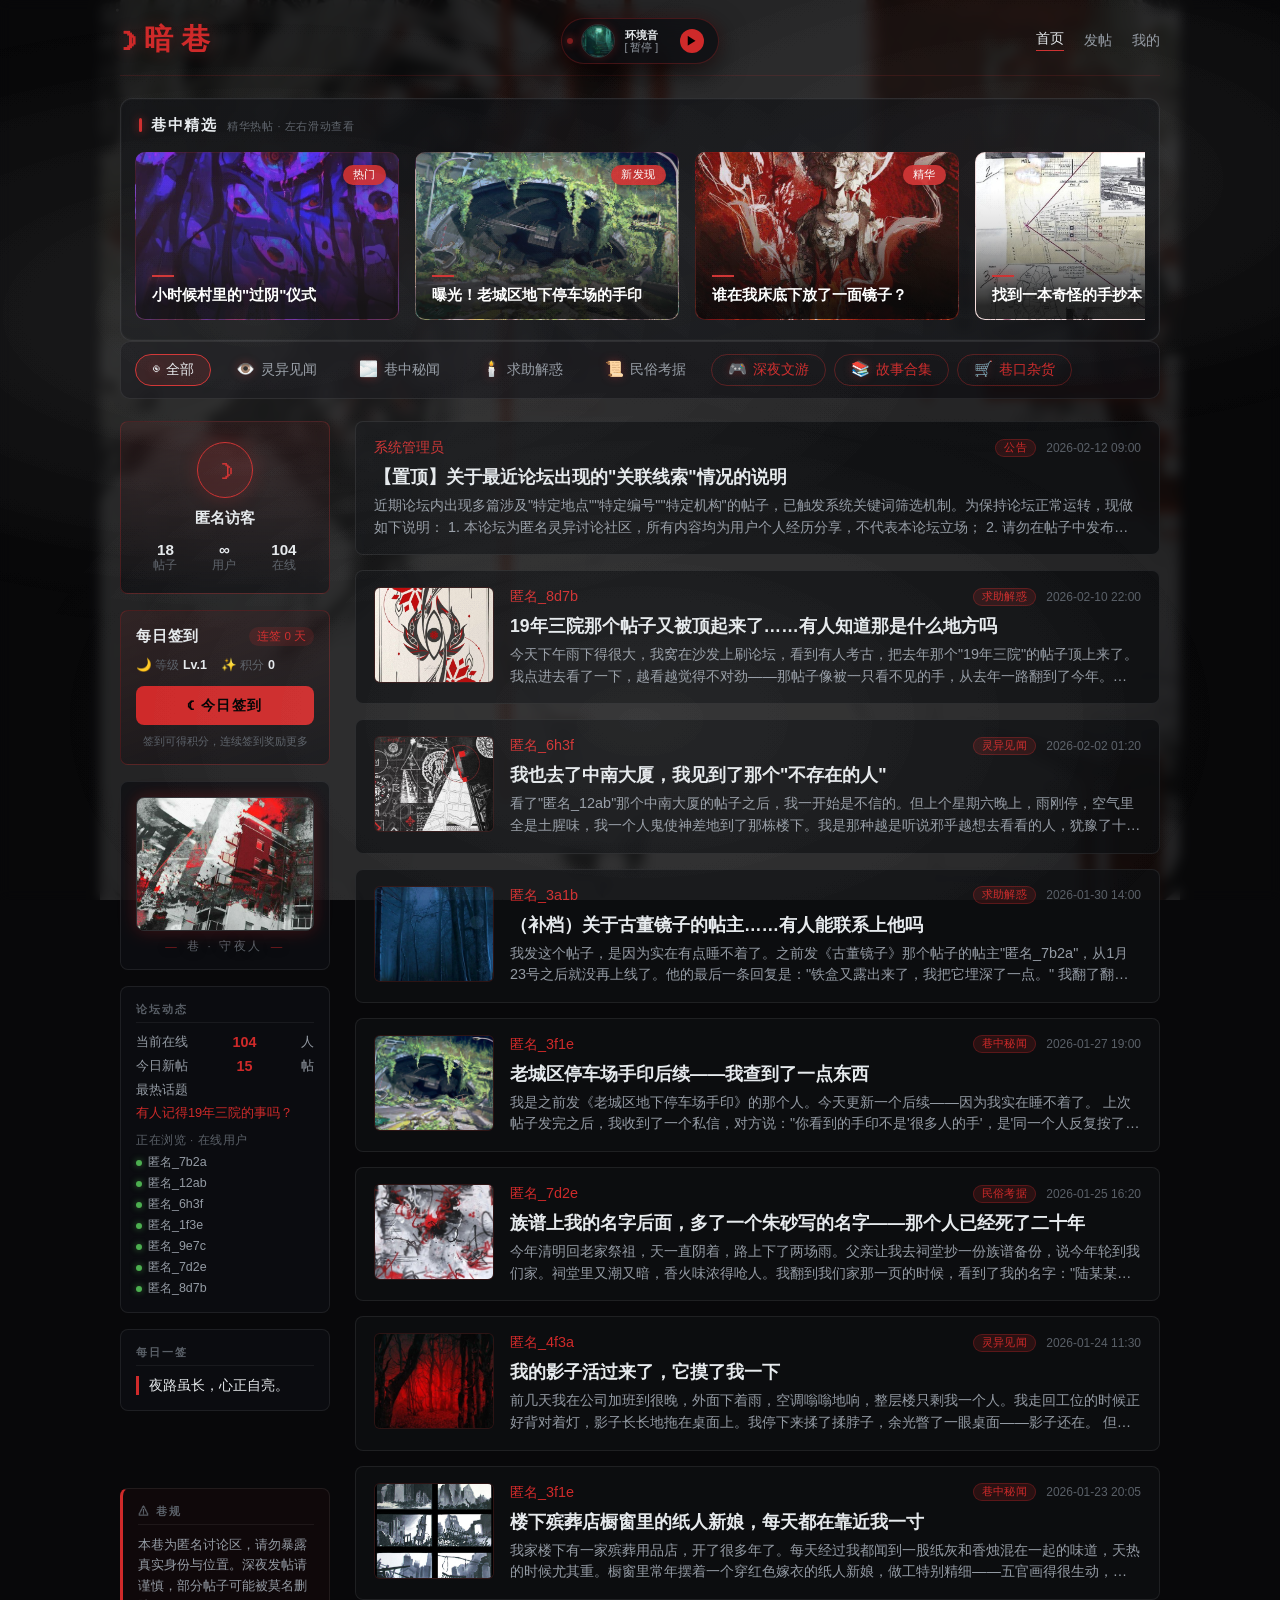
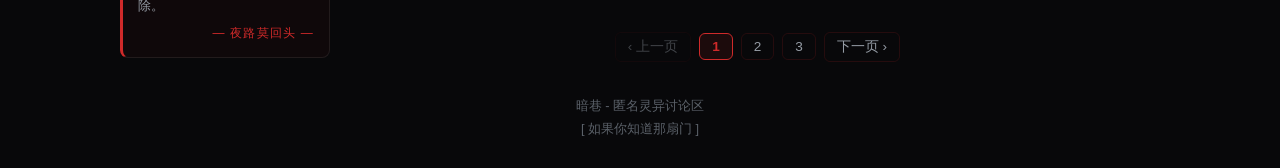
==== commit fc7cf19a: "Add files via upload" ====
--- a/index.html
+++ b/index.html
@@ -122,13 +122,13 @@
                     <h4>每日一签</h4>
                     <div id="dailyFortune" class="daily-fortune"></div>
                 </div>
+                </div>
+                <button class="sidebar-more-btn" id="sidebarMoreBtn" type="button">☰ 更多版块</button>
                 <div class="sidebar-box sidebar-alert">
                     <h4>⚠ 巷规</h4>
                     <p class="announce-text">本巷为匿名讨论区，请勿暴露真实身份与位置。深夜发帖请谨慎，部分帖子可能被莫名删除。</p>
                     <p class="announce-rule">— 夜路莫回头 —</p>
                 </div>
-                </div>
-                <button class="sidebar-more-btn" id="sidebarMoreBtn" type="button">☰ 更多版块</button>
             </aside>
             <main class="forum-main">
                 <section id="postListView">
@@ -232,7 +232,10 @@
                 </div>
                 <div class="form-group">
                     <label class="input-label">验证口令</label>
-                    <input type="password" id="passwordInput" placeholder="口令">
+                    <div class="password-wrap">
+                        <input type="password" id="passwordInput" placeholder="口令" autocomplete="off">
+                        <button type="button" id="pwdToggleBtn" class="pwd-toggle" title="显示/隐藏口令">👁</button>
+                    </div>
                 </div>
                 <button id="loginBtn">◈ 连接终端 ◈</button>
                 <div class="login-hint">访客：QYXH-GUEST / visitor<br>管理员：ADMIN-001 / admin123</div>
@@ -272,7 +275,6 @@
                 <button class="nav-btn" data-panel="archive"><span class="nav-ico">☰</span>档案</button>
                 <button class="nav-btn" data-panel="experiment"><span class="nav-ico">⚗</span>实验</button>
                 <button class="nav-btn" data-panel="entities"><span class="nav-ico">✦</span>图鉴</button>
-                <button class="nav-btn" data-panel="action"><span class="nav-ico">⚔</span>行动</button>
                 <button class="nav-btn" data-panel="shop"><span class="nav-ico">◬</span>终端商城</button>                <button class="nav-btn" data-panel="lingshi"><span class="nav-ico">◈</span>灵犀</button>
                 <button class="nav-btn" data-panel="profile"><span class="nav-ico">◉</span>个人</button>
                 <button class="nav-btn admin-only" data-panel="admin" style="display:none;"><span class="nav-ico">⚙</span>管理</button>
@@ -409,11 +411,16 @@
                         <button class="cat-tab" data-category="人物档案">人物档案</button>
                         <button class="cat-tab" data-category="收容物分支">收容物分支</button>
                         <button class="cat-tab" data-category="事件分支">事件分支</button>
+                        <button class="cat-tab" data-category="行动记录">⚔ 行动记录</button>
                     </div>
                     <div class="archive-search"><span class="prompt">[query]</span><input type="text" id="archiveSearchInput" placeholder="搜索..."></div>
                     <div class="archive-container" id="archiveContainer">
                         <div class="archive-sidebar" id="archiveSidebar"></div>
                         <div class="archive-grid" id="archiveGrid"></div>
+                    </div>
+                    <div id="archiveActionView" style="display:none;">
+                        <div class="scp-header"><span>⚔ 收容行动记录</span><span class="scp-hint">外勤三处 · 5 起 · 与档案联动</span></div>
+                        <div id="archiveActionList" class="action-list"></div>
                     </div>
                 </div>
                 <div class="panel" id="lingshiPanel">
@@ -464,10 +471,6 @@
                         <span class="legend-item"><span class="legend-dot lv-ji"></span>己阶</span>
                     </div>
                     <div id="entityList" class="entity-list"></div>
-                </div>
-                <div class="panel" id="actionPanel">
-                    <div class="scp-header"><span>⚔ 收容行动记录</span><span class="scp-hint">外勤三处 · 5 起</span></div>
-                    <div id="actionList" class="action-list"></div>
                 </div>
                 <div class="panel" id="collectionsPanel">
                     <div class="scp-header"><span>📚 故事合集</span><span class="scp-hint">拼图式阅读 · 追踪同一条线索</span></div>
--- a/css/style.css
+++ b/css/style.css
@@ -1335,12 +1335,14 @@
         radial-gradient(ellipse 60% 40% at 30% 40%, rgba(255,255,255,0.06), transparent 60%),
         radial-gradient(ellipse 50% 35% at 70% 30%, rgba(255,255,255,0.05), transparent 60%),
         radial-gradient(ellipse 55% 45% at 50% 70%, rgba(255,255,255,0.06), transparent 60%);
-    opacity: 0.65; transition: transform 0.18s ease-out;
-}
-.fog-1 { animation: fogDrift 90s linear infinite; }
-.fog-2 { animation: fogDrift 150s linear infinite reverse; opacity: 0.45; }
-.fog-3 { animation: fogDrift 210s linear infinite; opacity: 0.3; }
-@keyframes fogDrift { 0% { background-position: 0 0; } 100% { background-position: 1400px 500px; } }
+    opacity: 0.6; transition: transform 0.18s ease-out; will-change: transform;
+}
+.fog-1 { animation: fogPulse1 14s ease-in-out infinite; }
+.fog-2 { animation: fogPulse2 18s ease-in-out infinite; }
+.fog-3 { animation: fogPulse3 22s ease-in-out infinite; }
+@keyframes fogPulse1 { 0%,100% { opacity: 0.42; } 50% { opacity: 0.75; } }
+@keyframes fogPulse2 { 0%,100% { opacity: 0.28; } 50% { opacity: 0.52; } }
+@keyframes fogPulse3 { 0%,100% { opacity: 0.18; } 50% { opacity: 0.42; } }
 
 /* 🎮 规则怪谈互动游戏 · 深夜校园 */
 .game-entry-wrap { margin: 0 0 20px; }
@@ -1547,4 +1549,37 @@
     max-height: 34vh; overflow-y: auto;
 }
 .game-rules-head { font-size: 0.8rem; color: #9f7fe0; letter-spacing: 0.1em; font-weight: 700; margin-bottom: 8px; }
-.rule-line { font-size: 0.78rem; color: #c8c0d8; line-height: 1.9; border-left: 2px solid rgba(159,127,224,0.4); padding-left: 10px; margin-bottom: 4px; font-family: "KaiTi","楷体",STKaiti,serif; }+.rule-line { font-size: 0.78rem; color: #c8c0d8; line-height: 1.9; border-left: 2px solid rgba(159,127,224,0.4); padding-left: 10px; margin-bottom: 4px; font-family: "KaiTi","楷体",STKaiti,serif; }
+
+/* 👁 口令显隐切换 */
+.password-wrap { position: relative; }
+.password-wrap input { padding-right: 40px; }
+.pwd-toggle {
+    position: absolute; right: 8px; top: 50%; transform: translateY(-50%);
+    background: transparent; border: none; cursor: pointer; font-size: 1.05rem; opacity: 0.55; transition: 0.2s;
+}
+.pwd-toggle:hover { opacity: 1; transform: translateY(-50%) scale(1.1); }
+
+/* ⚔ 档案面板内 · 收容行动记录折叠区 */
+.archive-actions-fold {
+    margin-top: 18px; border: 1px solid var(--border-color); border-radius: 10px;
+    background: rgba(207,42,42,0.04); overflow: hidden;
+}
+.archive-actions-fold summary {
+    cursor: pointer; padding: 12px 16px; color: var(--text-primary); font-weight: 700; font-size: 0.9rem;
+    letter-spacing: 0.06em; background: rgba(207,42,42,0.06); list-style: none;
+}
+.archive-actions-fold summary::-webkit-details-marker { display: none; }
+.archive-actions-fold summary::before { content: '▸ '; color: var(--accent-red); }
+.archive-actions-fold[open] summary::before { content: '▾ '; }
+.archive-actions-fold summary small { color: var(--text-muted); font-weight: 400; font-size: 0.7rem; margin-left: 8px; }
+.archive-actions-fold .action-list { padding: 12px 14px 16px; }
+
+/* 📎 行动记录 · 关联档案 */
+.action-links { display: flex; align-items: center; gap: 6px; flex-wrap: wrap; margin: 6px 0 4px; font-size: 0.72rem; color: var(--text-muted); }
+.action-link {
+    font-size: 0.72rem; color: #9f7fe0; border: 1px solid rgba(130,95,220,0.35); border-radius: 999px;
+    padding: 2px 10px; background: rgba(130,95,220,0.08); transition: 0.2s; cursor: pointer;
+}
+.action-link:hover { background: rgba(130,95,220,0.2); color: #d8c9f0; border-color: #9f7fe0; }
+#archiveActionView .scp-header { margin-bottom: 10px; }
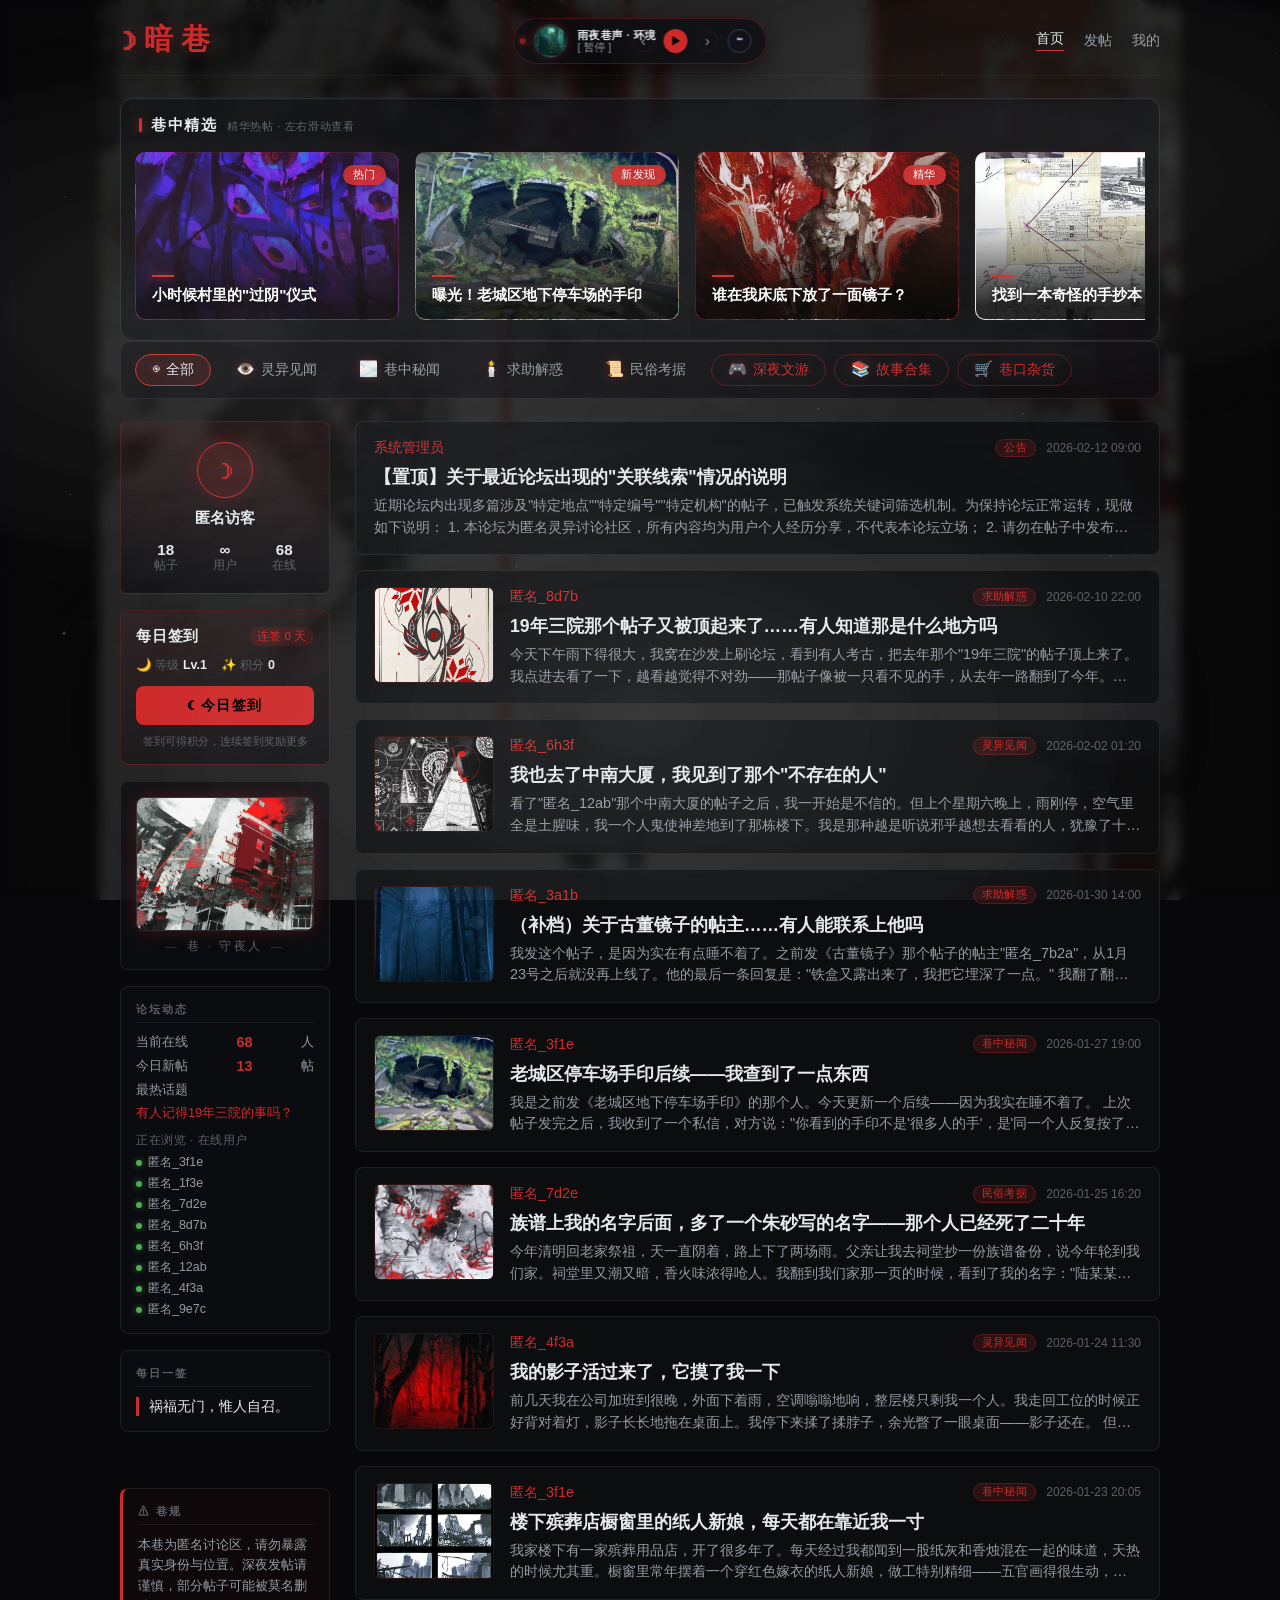
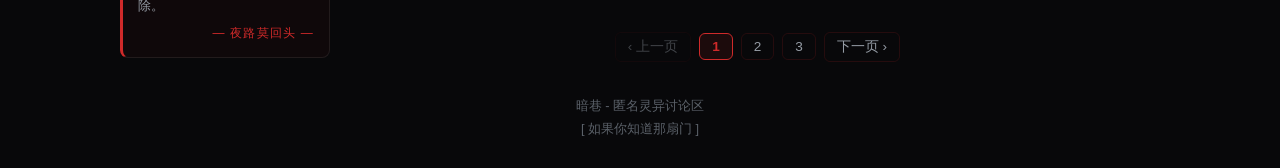
==== commit 31ba9c42: "Add files via upload" ====
--- a/index.html
+++ b/index.html
@@ -57,7 +57,22 @@
                     <span id="forumStatusText">环境音</span>
                     <span id="forumActionText">[ 暂停 ]</span>
                 </div>
+                <button id="forumPrevBtn" class="mini-nav-btn" title="上一首">‹</button>
                 <button id="forumMiniPlayBtn" class="mini-play-btn">▶</button>
+                <button id="forumNextBtn" class="mini-nav-btn" title="下一首">›</button>
+                <button id="forumNcmBtn" class="ncm-toggle" title="网易云外链">☁</button>
+            </div>
+            <div class="ncm-pop" id="forumNcmPop">
+                <div class="ncm-head"><span>☁ 鹰角 · 塞壬唱片</span><button id="forumNcmClose" class="ncm-close" type="button">✕</button></div>
+                <div class="ncm-now"><span id="forumNcmNowTitle">点击下方曲目播放</span><a id="forumNcmNowLink" href="#" target="_blank" rel="noopener" style="display:none;">在网易云打开 ↗</a></div>
+                <div id="forumNcmList" class="ncm-list"></div>
+                <div class="ncm-row">
+                    <select id="forumNcmType"><option value="song">单曲</option><option value="playlist">歌单</option></select>
+                    <input id="forumNcmId" placeholder="自定义 网易云 ID" maxlength="20">
+                    <button id="forumNcmGo" class="ncm-go" type="button">▶</button>
+                </div>
+                <div class="ncm-tip">ID 获取：网易云网页版 → 分享歌曲/歌单 → 复制链接 → 里面的数字</div>
+                <iframe id="forumNcmFrame" class="ncm-frame" style="display:none;" title="网易云播放器" frameborder="0"></iframe>
             </div>
         </div>
 
@@ -556,7 +571,22 @@
             </div>
             <div class="player-controls">
                 <div class="track-info"><span id="statusText">环境声</span><span id="actionText">[ 暂停 ]</span></div>
+                <button id="miniPrevBtn" class="mini-nav-btn" title="上一首">‹</button>
                 <button id="miniPlayBtn" class="mini-play-btn">▶</button>
+                <button id="miniNextBtn" class="mini-nav-btn" title="下一首">›</button>
+                <button id="miniNcmBtn" class="ncm-toggle" title="网易云外链">☁</button>
+            </div>
+            <div class="ncm-pop" id="miniNcmPop">
+                <div class="ncm-head"><span>☁ 鹰角 · 塞壬唱片</span><button id="miniNcmClose" class="ncm-close" type="button">✕</button></div>
+                <div class="ncm-now"><span id="miniNcmNowTitle">点击下方曲目播放</span><a id="miniNcmNowLink" href="#" target="_blank" rel="noopener" style="display:none;">在网易云打开 ↗</a></div>
+                <div id="miniNcmList" class="ncm-list"></div>
+                <div class="ncm-row">
+                    <select id="miniNcmType"><option value="song">单曲</option><option value="playlist">歌单</option></select>
+                    <input id="miniNcmId" placeholder="自定义 网易云 ID" maxlength="20">
+                    <button id="miniNcmGo" class="ncm-go" type="button">▶</button>
+                </div>
+                <div class="ncm-tip">ID 获取：网易云网页版 → 分享歌曲/歌单 → 复制链接 → 里面的数字</div>
+                <iframe id="miniNcmFrame" class="ncm-frame" style="display:none;" title="网易云播放器" frameborder="0"></iframe>
             </div>
         </div>
     </div>
--- a/css/style.css
+++ b/css/style.css
@@ -1582,4 +1582,53 @@
     padding: 2px 10px; background: rgba(130,95,220,0.08); transition: 0.2s; cursor: pointer;
 }
 .action-link:hover { background: rgba(130,95,220,0.2); color: #d8c9f0; border-color: #9f7fe0; }
-#archiveActionView .scp-header { margin-bottom: 10px; }+#archiveActionView .scp-header { margin-bottom: 10px; }
+
+/* 🎵 播放器升级：切歌 + 网易云外链 */
+.mini-nav-btn {
+    background: transparent; color: var(--text-secondary); border: 1px solid var(--border-color);
+    width: 22px; height: 22px; border-radius: 50%; font-size: 0.9rem; line-height: 1;
+    display: flex; align-items: center; justify-content: center; transition: 0.2s; flex-shrink: 0;
+}
+.mini-nav-btn:hover { color: var(--accent-red); border-color: var(--accent-red); }
+.ncm-toggle {
+    background: transparent; color: #b39ddb; border: 1px solid rgba(130,95,220,0.4);
+    width: 24px; height: 24px; border-radius: 50%; font-size: 0.8rem; line-height: 1;
+    display: flex; align-items: center; justify-content: center; transition: 0.2s; flex-shrink: 0;
+}
+.ncm-toggle:hover { color: #9f7fe0; border-color: #9f7fe0; background: rgba(130,95,220,0.15); }
+.ncm-pop {
+    position: absolute; z-index: 9999; width: 342px; max-width: calc(100vw - 20px);
+    background: rgba(10,11,15,0.97); border: 1px solid var(--border-color); border-radius: 12px;
+    padding: 12px 14px; box-shadow: 0 12px 34px rgba(0,0,0,0.65), 0 0 18px rgba(207,42,42,0.12);
+    display: none;
+}
+.ncm-pop.open { display: block; }
+.forum-player .ncm-pop { top: calc(100% + 10px); left: 50%; transform: translateX(-50%); }
+.terminal-player .ncm-pop { bottom: calc(100% + 10px); right: 0; }
+.ncm-head { display: flex; justify-content: space-between; align-items: center; margin-bottom: 8px; color: var(--text-primary); font-weight: 700; font-size: 0.8rem; letter-spacing: 0.04em; }
+.ncm-close { color: var(--text-muted); background: none; border: none; cursor: pointer; font-size: 0.85rem; }
+.ncm-close:hover { color: var(--accent-red); }
+.ncm-row { display: flex; gap: 6px; margin-bottom: 8px; }
+.ncm-row select, .ncm-row input {
+    background: rgba(0,0,0,0.4); border: 1px solid var(--border-color); border-radius: 6px;
+    padding: 6px 8px; color: var(--text-primary); font-size: 0.75rem;
+}
+.ncm-row select:focus, .ncm-row input:focus { border-color: var(--accent-red); outline: none; }
+.ncm-row input { flex: 1; min-width: 0; }
+.ncm-go { background: var(--accent-red); color: #000; border: none; border-radius: 6px; width: 32px; cursor: pointer; flex-shrink: 0; }
+.ncm-go:hover { box-shadow: 0 0 10px var(--accent-glow); }
+.ncm-tip { font-size: 0.68rem; color: var(--text-muted); line-height: 1.5; margin-bottom: 8px; }
+.ncm-frame { width: 100%; height: 66px; border: 0; border-radius: 8px; background: rgba(0,0,0,0.3); }
+.ncm-now { display: flex; align-items: center; gap: 8px; flex-wrap: wrap; font-size: 0.72rem; color: #9f7fe0; margin-bottom: 8px; min-height: 16px; line-height: 1.5; }
+.ncm-now a { color: var(--accent-red); text-decoration: none; }
+.ncm-now a:hover { text-decoration: underline; }
+.ncm-list { display: flex; flex-direction: column; gap: 5px; max-height: 230px; overflow-y: auto; margin-bottom: 10px; padding-right: 2px; }
+.ncm-list::-webkit-scrollbar { width: 5px; }
+.ncm-list::-webkit-scrollbar-thumb { background: rgba(207,42,42,0.45); border-radius: 999px; }
+.ncm-track {
+    text-align: left; background: rgba(255,255,255,0.02); border: 1px solid var(--border-color);
+    border-radius: 6px; padding: 8px 12px; font-size: 0.78rem; line-height: 1.45; color: var(--text-secondary);
+    cursor: pointer; transition: 0.15s; white-space: normal; overflow-wrap: break-word;
+}
+.ncm-track:hover { border-color: rgba(207,42,42,0.5); color: var(--text-primary); background: rgba(207,42,42,0.06); }
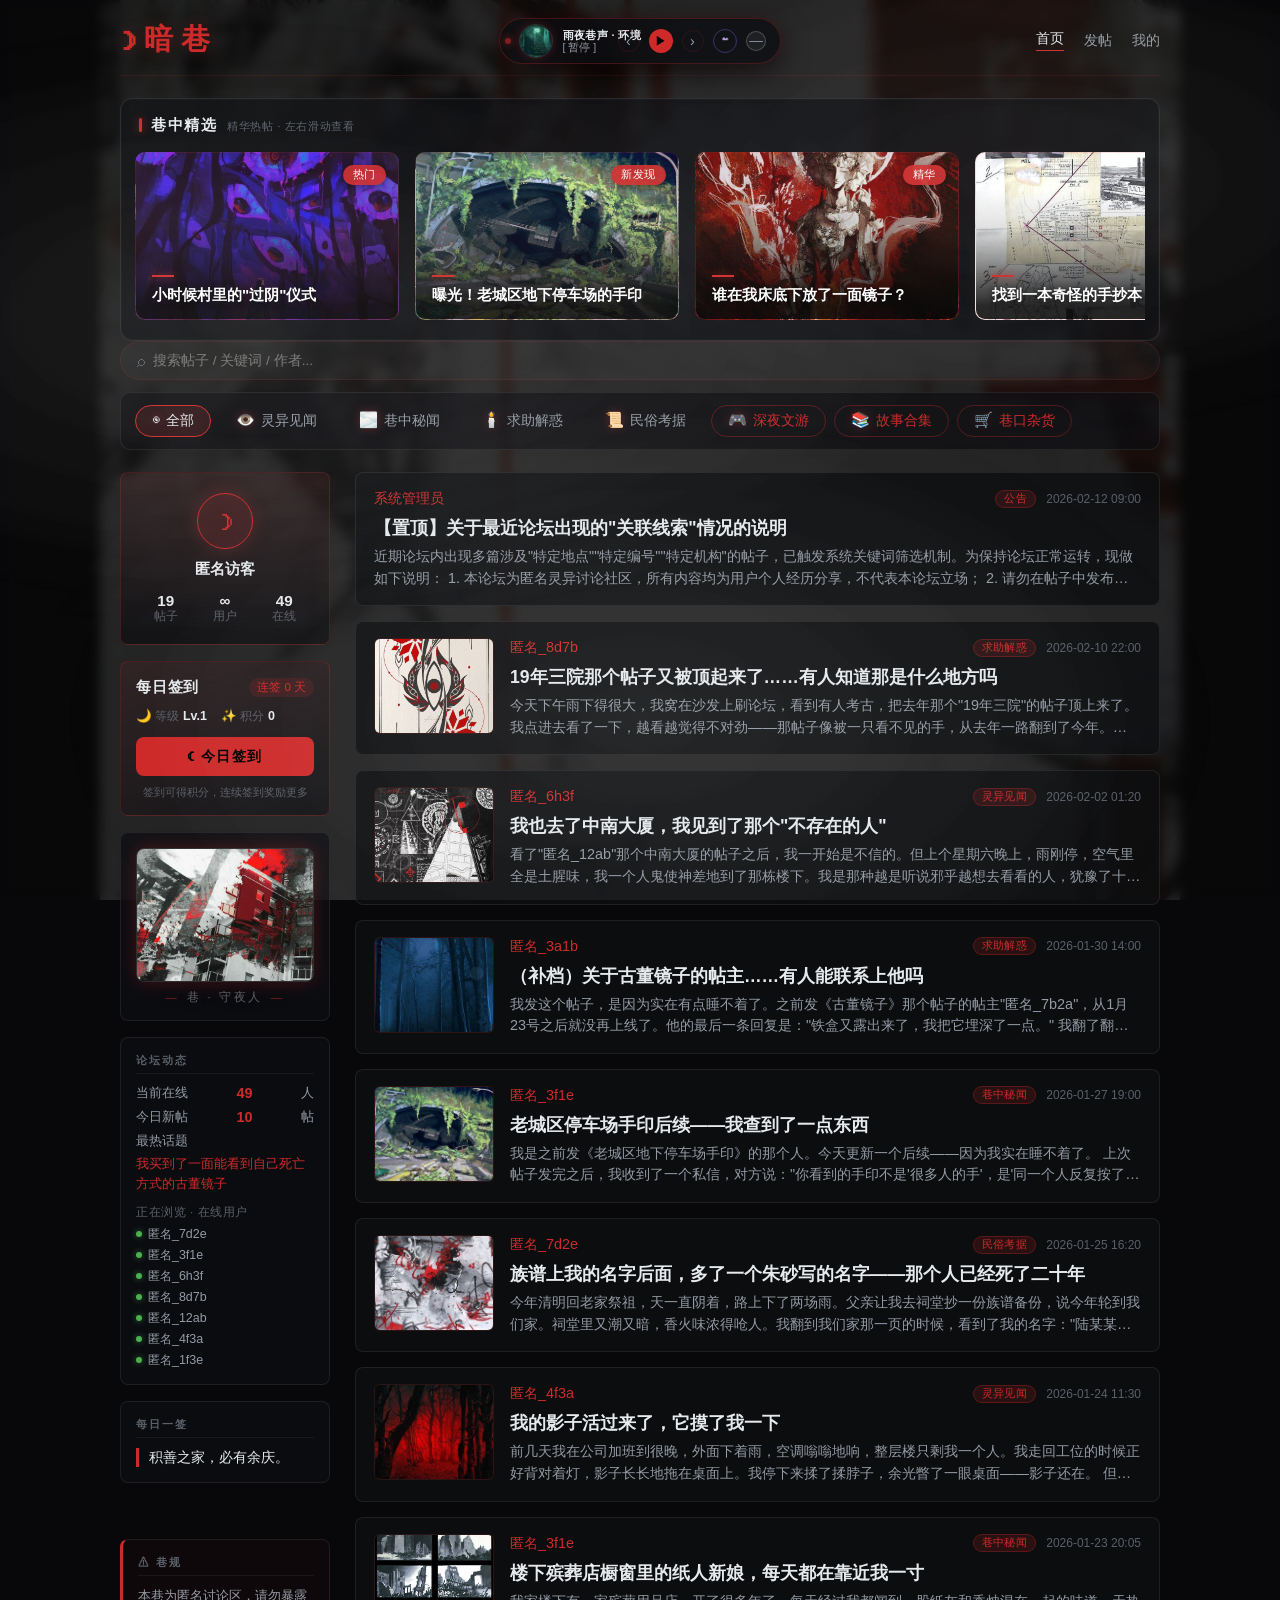
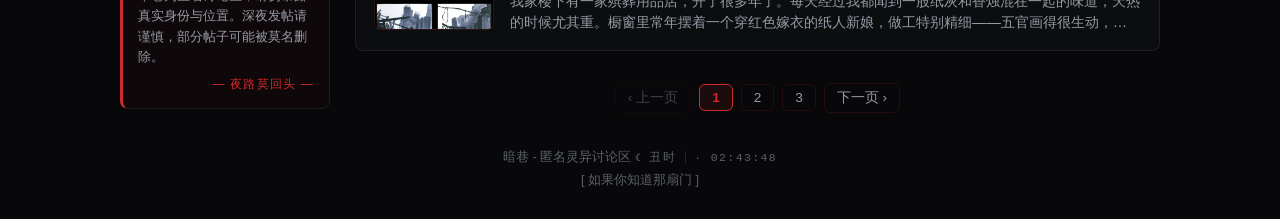
==== commit ca6fe7d5: "Add files via upload" ====
--- a/index.html
+++ b/index.html
@@ -61,6 +61,7 @@
                 <button id="forumMiniPlayBtn" class="mini-play-btn">▶</button>
                 <button id="forumNextBtn" class="mini-nav-btn" title="下一首">›</button>
                 <button id="forumNcmBtn" class="ncm-toggle" title="网易云外链">☁</button>
+                <button id="forumPlayerMin" class="player-min-btn" type="button" title="收起播放器">—</button>
             </div>
             <div class="ncm-pop" id="forumNcmPop">
                 <div class="ncm-head"><span>☁ 鹰角 · 塞壬唱片</span><button id="forumNcmClose" class="ncm-close" type="button">✕</button></div>
@@ -84,6 +85,10 @@
             <div class="featured-posts-slider" id="featuredSlider"></div>
         </div>
 
+        <div class="forum-search">
+            <span class="search-ico">⌕</span>
+            <input id="forumSearchInput" type="text" placeholder="搜索帖子 / 关键词 / 作者..." autocomplete="off">
+        </div>
         <div class="board-tabs">
             <button class="board-tab active" data-board="all"><span class="tab-ico">◉</span>全部</button>
             <button class="board-tab" data-board="灵异见闻"><span class="tab-ico">👁️</span>灵异见闻</button>
@@ -229,7 +234,7 @@
             </main>
         </div>
         <footer class="forum-footer">
-            <p>暗巷 - 匿名灵异讨论区</p>
+            <p>暗巷 - 匿名灵异讨论区 <span class="shi-chen" id="shiChen"></span><span class="forum-clock" id="forumClock"></span></p>
             <p class="footer-awaken"><a href="#" id="awakenEntryFooter">[ 如果你知道那扇门 ]</a></p>
         </footer>
     </div>
@@ -284,6 +289,7 @@
             </header>
             <nav class="main-nav">
                 <span class="nav-notch" title="灵枢链接稳定"></span>
+                <button class="nav-collapse-btn" id="navCollapseBtn"><span class="nav-ico">☰</span><span class="nav-collapse-label">菜单</span></button>
                 <button class="nav-btn active" data-panel="home"><span class="nav-ico">⌂</span>主页</button>
                 <button class="nav-btn" data-panel="monitor"><span class="nav-ico">◎</span>监测</button>
                 <button class="nav-btn" data-panel="containment"><span class="nav-ico">▤</span>收容物</button>
@@ -300,15 +306,16 @@
                 <div class="panel" id="monitorPanel">
                     <div class="scp-header"><span>✦ 实时监测</span></div>
                     <div class="monitor-legend">
-                        <span>信号网络</span>
-                        <span>旧城区</span>
-                        <span>待处理</span>
+                        <span>总局核心</span>
+                        <span>高危监测</span>
+                        <span>常规观测</span>
                     </div>
                     <div class="monitor-grid-overlay"></div>
                     <div class="monitor-radar"></div>
                     <div class="monitor-texture monitor-texture-blueprint"></div>
                     <div class="monitor-texture monitor-texture-flower"></div>
                     <div class="signal-map" id="signalMap">
+                        <img class="signal-map-bg" src="images/azgaar-map-nolabel.png" alt="华墟监测地图" loading="lazy">
                         <svg class="signal-svg" viewBox="0 0 800 420" preserveAspectRatio="xMidYMid meet">
                             <defs>
                                 <linearGradient id="lineGrad" x1="0%" y1="0%" x2="100%" y2="0%">
@@ -321,36 +328,67 @@
                                     <stop offset="100%" stop-color="rgba(207,42,42,0)" />
                                 </radialGradient>
                             </defs>
-                            <line class="sig-line sig-line-a" x1="130" y1="120" x2="400" y2="210" />
-                            <line class="sig-line sig-line-b" x1="400" y1="210" x2="660" y2="130" />
-                            <line class="sig-line sig-line-c" x1="130" y1="120" x2="660" y2="130" />
-                            <circle class="sig-sweep" cx="400" cy="210" r="10" />
+                            <!-- 全域监测网络连线（京兆府总局为中枢） -->
+                            <line class="sig-line sig-line-a" x1="432" y1="215" x2="613" y2="196" />
+                            <line class="sig-line sig-line-b" x1="432" y1="215" x2="700" y2="196" />
+                            <line class="sig-line sig-line-c" x1="432" y1="215" x2="538" y2="215" />
+                            <line class="sig-line sig-line-d" x1="432" y1="215" x2="327" y2="243" />
+                            <line class="sig-line sig-line-e" x1="432" y1="215" x2="233" y2="321" />
+                            <line class="sig-line sig-line-f" x1="432" y1="215" x2="159" y2="363" />
+                            <line class="sig-line sig-line-g" x1="432" y1="215" x2="165" y2="113" />
+                            <circle class="sig-sweep" cx="432" cy="215" r="10" />
+                            <text x="400" y="38" fill="rgba(207,42,42,0.75)" font-size="11" text-anchor="middle" letter-spacing="3" style="font-family:inherit">全域监测网 · 总局 HQSCA</text>
                         </svg>
-                        <div class="sig-node sig-node-a" data-site="临江">
-                            <span class="sig-node-dot"></span>
-                            <span class="sig-node-name">临江</span>
-                            <span class="sig-node-tag">己阶·空间坍缩</span>
-                        </div>
-                        <div class="sig-node sig-node-b" data-site="沧溟">
-                            <span class="sig-node-dot"></span>
-                            <span class="sig-node-name">沧溟</span>
-                            <span class="sig-node-tag">辛阶·模因污染</span>
-                        </div>
-                        <div class="sig-node sig-node-c" data-site="旧纸厂">
-                            <span class="sig-node-dot"></span>
-                            <span class="sig-node-name">旧纸厂</span>
-                            <span class="sig-node-tag">待处理·能量溢出</span>
-                        </div>
-                        <div class="sig-node sig-node-d" data-site="梧桐巷">
-                            <span class="sig-node-dot"></span>
-                            <span class="sig-node-name">梧桐巷</span>
-                            <span class="sig-node-tag">观测·民俗社</span>
+                        <div class="sig-node" data-site="京兆府" style="left:54%;top:51%;">
+                            <span class="sig-node-dot"></span>
+                            <span class="sig-node-name">京兆府</span>
+                            <span class="sig-node-tag">总局 · HQ</span>
+                        </div>
+                        <div class="sig-node" data-site="临川府" style="left:76.6%;top:46.8%;">
+                            <span class="sig-node-dot"></span>
+                            <span class="sig-node-name">临川府</span>
+                            <span class="sig-node-tag">云江 · 观测</span>
+                        </div>
+                        <div class="sig-node" data-site="沧溟府" style="left:87.5%;top:46.8%;">
+                            <span class="sig-node-dot"></span>
+                            <span class="sig-node-name">沧溟府</span>
+                            <span class="sig-node-tag">沿海 · 模因</span>
+                        </div>
+                        <div class="sig-node" data-site="宁州府" style="left:67.3%;top:51%;">
+                            <span class="sig-node-dot"></span>
+                            <span class="sig-node-name">宁州府</span>
+                            <span class="sig-node-tag">学术 · 观测</span>
+                        </div>
+                        <div class="sig-node" data-site="玄水府" style="left:40.8%;top:57.8%;">
+                            <span class="sig-node-dot"></span>
+                            <span class="sig-node-name">玄水府</span>
+                            <span class="sig-node-tag">古墓 · 庚阶</span>
+                        </div>
+                        <div class="sig-node" data-site="赤岭府" style="left:29.2%;top:76.5%;">
+                            <span class="sig-node-dot"></span>
+                            <span class="sig-node-name">赤岭府</span>
+                            <span class="sig-node-tag">山野 · 辛阶</span>
+                        </div>
+                        <div class="sig-node" data-site="南荒岭" style="left:19.8%;top:86.4%;">
+                            <span class="sig-node-dot"></span>
+                            <span class="sig-node-name">南荒岭</span>
+                            <span class="sig-node-tag">绝危 · 禁入</span>
+                        </div>
+                        <div class="sig-node" data-site="沙洲府" style="left:20.6%;top:27%;">
+                            <span class="sig-node-dot"></span>
+                            <span class="sig-node-name">沙洲府</span>
+                            <span class="sig-node-tag">荒漠 · 待核</span>
                         </div>
                         <div class="sig-readout" id="sigReadout">
                             <div class="sig-readout-head">🔗 信号通道 · 待选节点</div>
-                            <div class="sig-readout-body">悬停或点击上方节点，查看该点位异常信号摘要。</div>
-                        </div>
-                    </div>
+                            <div class="sig-readout-body">点击地图节点或下方站点，查看该点位异常信号摘要。</div>
+                        </div>
+                        <div class="scan-line"></div>
+                        <div class="scan-radar"></div>
+                        <div class="scan-hud"><i></i><i></i><i></i><i></i></div>
+                        <div class="scan-meta" id="signalMapMeta"></div>
+                    </div>
+                    <div class="monitor-site-list" id="monitorSiteList"></div>
                 </div>
                 <div class="panel" id="containmentPanel">
                     <div class="scp-header">
@@ -394,7 +432,55 @@
                             </div>
                         </div>
                         <div class="home-map-card">
-                            <img src="images/hand-map.jpg" alt="区域地图">
+                            <svg class="hua-xu-map" viewBox="0 0 800 520" preserveAspectRatio="xMidYMid meet" style="position:absolute;inset:0;width:100%;height:100%;opacity:0.9;">
+                                <defs>
+                                    <radialGradient id="hxGlow" cx="50%" cy="50%" r="50%"><stop offset="0%" stop-color="rgba(207,42,42,0.55)"/><stop offset="100%" stop-color="rgba(207,42,42,0)"/></radialGradient>
+                                    <linearGradient id="hxLand" x1="0" y1="0" x2="1" y2="1"><stop offset="0%" stop-color="#1a1d24"/><stop offset="100%" stop-color="#0f1116"/></linearGradient>
+                                </defs>
+                                <path d="M130,70 L270,50 L400,38 L540,52 L650,80 L730,150 L745,245 L700,345 L625,420 L520,462 L415,472 L310,452 L215,418 L145,340 L100,235 L112,145 Z" fill="url(#hxLand)" stroke="#3a3f4b" stroke-width="2"/>
+                                <path d="M100,260 L745,260" stroke="rgba(255,255,255,0.045)" stroke-width="1"/>
+                                <path d="M120,130 L730,130" stroke="rgba(255,255,255,0.045)" stroke-width="1"/>
+                                <path d="M180,40 L180,470" stroke="rgba(255,255,255,0.045)" stroke-width="1"/>
+                                <path d="M320,40 L320,470" stroke="rgba(255,255,255,0.045)" stroke-width="1"/>
+                                <path d="M500,40 L500,470" stroke="rgba(255,255,255,0.045)" stroke-width="1"/>
+                                <path d="M640,40 L640,470" stroke="rgba(255,255,255,0.045)" stroke-width="1"/>
+                                <path d="M400,38 L400,472" stroke="rgba(207,42,42,0.3)" stroke-dasharray="7,6" stroke-width="1.5"/>
+                                <path d="M112,300 L700,300" stroke="rgba(207,42,42,0.22)" stroke-dasharray="7,6" stroke-width="1.5"/>
+                                <path d="M260,50 L260,320" stroke="rgba(207,42,42,0.18)" stroke-dasharray="5,6" stroke-width="1"/>
+                                <text x="140" y="105" fill="#8f96a2" font-size="11" letter-spacing="2">西北大区</text>
+                                <text x="425" y="118" fill="#8f96a2" font-size="11">京畿大区</text>
+                                <text x="596" y="108" fill="#8f96a2" font-size="11">东北大区</text>
+                                <text x="328" y="330" fill="#8f96a2" font-size="11">中部大区</text>
+                                <text x="516" y="330" fill="#8f96a2" font-size="11">东南沿海大区</text>
+                                <text x="225" y="392" fill="#8f96a2" font-size="11">西南大区</text>
+                                <circle cx="400" cy="150" r="6" fill="#cf2a2a" filter="url(#hxGlow)"/>
+                                <text x="415" y="145" fill="#f0ece4" font-size="12" font-weight="700">京兆府</text>
+                                <text x="415" y="160" fill="#cf2a2a" font-size="10">总局总部 · HQSCA</text>
+                                <circle cx="560" cy="330" r="4" fill="#cf2a2a"/>
+                                <text x="572" y="326" fill="#e8e6e1" font-size="11">临川府</text>
+                                <circle cx="655" cy="385" r="4" fill="#cf2a2a"/>
+                                <text x="667" y="381" fill="#e8e6e1" font-size="11">沧溟府</text>
+                                <circle cx="330" cy="290" r="3" fill="#cf8a8a"/>
+                                <text x="342" y="286" fill="#c9c6bf" font-size="10">宁州府</text>
+                                <circle cx="620" cy="120" r="3" fill="#6b7280"/>
+                                <text x="632" y="116" fill="#a8adb8" font-size="10">青阳府</text>
+                                <circle cx="250" cy="385" r="3" fill="#6b7280"/>
+                                <text x="262" y="381" fill="#a8adb8" font-size="10">赤岭府</text>
+                                <circle cx="610" cy="280" r="3" fill="#6b7280"/>
+                                <text x="622" y="276" fill="#a8adb8" font-size="10">白鹭府</text>
+                                <circle cx="460" cy="210" r="3" fill="#6b7280"/>
+                                <text x="472" y="206" fill="#a8adb8" font-size="10">玄水府</text>
+                                <circle cx="390" cy="350" r="3" fill="#6b7280"/>
+                                <text x="402" y="346" fill="#a8adb8" font-size="10">苍梧府</text>
+                                <circle cx="150" cy="105" r="3" fill="#6b7280"/>
+                                <text x="162" y="101" fill="#a8adb8" font-size="10">沙洲府</text>
+                                <circle cx="215" cy="165" r="3" fill="#6b7280"/>
+                                <text x="227" y="161" fill="#a8adb8" font-size="10">云中府</text>
+                                <circle cx="510" cy="452" r="3" fill="#6b7280"/>
+                                <text x="522" y="448" fill="#a8adb8" font-size="10">琼海府</text>
+                                <text x="195" y="430" fill="#8a4b4b" font-size="10">南荒岭</text>
+                                <text x="178" y="445" fill="#5a5f6b" font-size="9">· 无人区警戒 ·</text>
+                            </svg>
                             <div class="map-overlay"></div>
                             <div class="map-grid"></div>
                             <div class="map-scanline"></div>
@@ -404,7 +490,10 @@
                             <span class="map-marker" style="left:62%;top:55%;"></span>
                             <span class="map-marker" style="left:48%;top:70%;"></span>
                             <span class="map-marker" style="left:74%;top:30%;"></span>
-                            <div class="map-label">区域扫描</div>
+                            <div class="map-label">华墟扫描 · 总局 HQSCA</div>
+                            <div class="scan-radar"></div>
+                            <div class="scan-hud"><i></i><i></i><i></i><i></i></div>
+                            <div class="scan-meta" id="homeMapMeta"></div>
                             <div class="map-pulse"></div>
                         </div>
                     </div>
@@ -421,8 +510,9 @@
                 <div class="panel" id="archivePanel">
                     <div class="archive-nav-tabs">
                         <button class="cat-tab active" data-category="all">全部</button>
-                        <button class="cat-tab" data-category="墟界管理档案">墟界管理档案</button>
-                        <button class="cat-tab" data-category="叛逃人员档案">叛逃人员档案</button>
+                        <button class="cat-tab" data-category="华墟管理档案">华墟管理档案</button>
+                        <button class="cat-tab" data-category="华墟地理">华墟地理</button>
+                        <button class="cat-tab" data-category="威胁评估档案">威胁评估档案</button>
                         <button class="cat-tab" data-category="人物档案">人物档案</button>
                         <button class="cat-tab" data-category="收容物分支">收容物分支</button>
                         <button class="cat-tab" data-category="事件分支">事件分支</button>
@@ -460,6 +550,7 @@
                         <div class="profile-summary-item"><small>收藏数</small><strong id="statFav">0</strong></div>
                         <div class="profile-summary-item"><small>历史记录</small><strong id="statHistory">0</strong></div>
                     </div>
+                    <div class="profile-section"><h3>🎨 终端皮肤</h3><div class="theme-options" id="themeOptions"></div></div>
                     <div class="profile-section"><h3>📌 收藏</h3><div id="favList"></div></div>
                     <div class="profile-section"><h3>🕓 最近</h3><div id="historyList"></div></div>
                 </div>
@@ -544,7 +635,7 @@
                 <div class="modal-box">
                     <h3 id="modalTitle">编辑档案</h3>
                     <label>编号</label><input type="text" id="editId"><label>标题</label><input type="text" id="editTitle">
-                    <label>分类</label><select id="editCategory"><option>墟界管理档案</option><option>叛逃人员档案</option><option>人物档案</option><option>事件分支</option><option>收容物分支</option></select>
+                    <label>分类</label><select id="editCategory"><option>墟界管理档案</option><option>威胁评估档案</option><option>人物档案</option><option>事件分支</option><option>收容物分支</option></select>
                     <label>标签</label><input type="text" id="editTags"><label>摘要</label><textarea id="editSummary" rows="2"></textarea>
                     <label>详细内容</label><div class="editor-toolbar"><button id="insertImageBtn">🔗 插图</button></div>
                     <div class="dropzone" id="imageDropZone">🖼️ 拖拽图片到此处</div>
@@ -575,6 +666,7 @@
                 <button id="miniPlayBtn" class="mini-play-btn">▶</button>
                 <button id="miniNextBtn" class="mini-nav-btn" title="下一首">›</button>
                 <button id="miniNcmBtn" class="ncm-toggle" title="网易云外链">☁</button>
+                <button id="miniPlayerMin" class="player-min-btn" type="button" title="收起播放器">—</button>
             </div>
             <div class="ncm-pop" id="miniNcmPop">
                 <div class="ncm-head"><span>☁ 鹰角 · 塞壬唱片</span><button id="miniNcmClose" class="ncm-close" type="button">✕</button></div>
--- a/css/style.css
+++ b/css/style.css
@@ -55,7 +55,7 @@
     position: absolute; top: 50%; left: 50%; transform: translate(-50%, -50%);
     width: 84px; height: 84px; object-fit: contain; border-radius: 50%;
     animation: loadLogo 2.6s ease-in-out infinite;
-    filter: drop-shadow(0 0 24px rgba(207,42,42,0.45)) grayscale(0.2);
+    filter: drop-shadow(0 0 8px rgba(207,42,42,0.35));
 }
 @keyframes loadLogo { 0%,100% { transform: translate(-50%,-50%) scale(1); opacity: 0.85; } 50% { transform: translate(-50%,-50%) scale(1.06); opacity: 1; } }
 .load-pct { font-size: 1.6rem; font-weight: 700; color: #fff; letter-spacing: 3px; text-shadow: 0 0 20px rgba(207,42,42,0.8); margin-bottom: 4px; }
@@ -321,8 +321,8 @@
 .footer-awaken a:hover { color: var(--accent-red); }
 .modal-overlay { position: fixed; inset: 0; background: rgba(0,0,0,0.8); backdrop-filter: blur(4px); display: flex; justify-content: center; align-items: flex-start; z-index: 10000; padding: 32px 20px; overflow-y: auto; overscroll-behavior: contain; }
 .modal-box { background: var(--bg-glass); backdrop-filter: blur(12px); border: 1px solid var(--accent-red); padding: 30px; max-width: 420px; width: 90%; max-height: 82vh; border-radius: 12px; position:relative; box-shadow: 0 10px 40px rgba(0,0,0,0.8); overflow-y: auto; overscroll-behavior: contain; }
-.archive-detail-box { max-width: 1080px; width: min(94vw, 1080px); max-height: min(92vh, 920px); padding: 28px 34px; display: flex; flex-direction: column; }
-.archive-detail-box #archiveDetailContent { max-height: none; min-height: 280px; overflow-y: auto; padding-right: 10px; display: grid; gap: 12px; overscroll-behavior: contain; }
+.archive-detail-box { max-width: 1080px; width: min(94vw, 1080px); max-height: min(92vh, 920px); padding: 28px 34px; display: flex; flex-direction: column; overflow: hidden; }
+.archive-detail-box #archiveDetailContent { flex: 1; min-height: 0; overflow-y: auto; padding-right: 10px; display: grid; gap: 12px; overscroll-behavior: contain; }
 .awaken-login-box { text-align: center; }
 .login-header { margin-bottom: 15px; }
 .logo-text { font-size: 1.2rem; font-weight: bold; letter-spacing: 1px; color: var(--accent-red); margin-top: 5px; }
@@ -795,6 +795,72 @@
     opacity: 0.7;
 }
 .signal-svg { position: absolute; inset: 0; width: 100%; height: 100%; z-index: 1; }
+.signal-map-bg { position: absolute; inset: 0; width: 100%; height: 100%; object-fit: cover; z-index: 0; opacity: 0.9; }
+/* ===== 科技扫描特效（主页地图卡 + 监测面板通用） ===== */
+/* 雷达扫描臂：conic 高亮扇区绕中心旋转 */
+.scan-radar {
+    position: absolute; left: 50%; top: 50%; z-index: 1; pointer-events: none;
+    width: 62%; aspect-ratio: 1 / 1; transform: translate(-50%, -50%);
+    border-radius: 50%; opacity: 0.62;
+    background: conic-gradient(from 0deg, rgba(207,42,42,0.55) 0deg, rgba(207,42,42,0.06) 44deg, rgba(207,42,42,0) 96deg, rgba(207,42,42,0) 360deg);
+    animation: scanRadarRotate 5s linear infinite;
+}
+.scan-radar::before {
+    content: ''; position: absolute; inset: 0; border-radius: 50%;
+    border: 1px solid rgba(207,42,42,0.3);
+    box-shadow: 0 0 24px rgba(207,42,42,0.14), inset 0 0 30px rgba(207,42,42,0.08);
+}
+.scan-radar::after {
+    content: ''; position: absolute; left: 50%; top: 50%;
+    width: 46%; height: 46%; margin: -23% 0 0 -23%;
+    border-radius: 50%; border: 1px dashed rgba(207,42,42,0.24);
+    background: radial-gradient(circle, rgba(207,42,42,0.08), transparent 70%);
+}
+@keyframes scanRadarRotate { to { transform: translate(-50%, -50%) rotate(360deg); } }
+/* HUD 四角标：四个 L 形瞄准角 */
+.scan-hud { position: absolute; inset: 8px; z-index: 3; pointer-events: none; }
+.scan-hud i { position: absolute; width: 13px; height: 13px; border: 1px solid rgba(207,42,42,0.55); box-shadow: 0 0 6px rgba(207,42,42,0.2); }
+.scan-hud i:nth-child(1) { top: 0; left: 0; border-right: 0; border-bottom: 0; }
+.scan-hud i:nth-child(2) { top: 0; right: 0; border-left: 0; border-bottom: 0; }
+.scan-hud i:nth-child(3) { bottom: 0; left: 0; border-right: 0; border-top: 0; }
+.scan-hud i:nth-child(4) { bottom: 0; right: 0; border-left: 0; border-top: 0; }
+/* 数据角标：实时时间读数 */
+.scan-meta {
+    position: absolute; z-index: 3; pointer-events: none;
+    font-family: Consolas, 'Courier New', monospace;
+    font-size: 0.6rem; letter-spacing: 0.14em; color: rgba(255,255,255,0.92);
+    text-shadow: 0 0 8px rgba(207,42,42,0.75);
+    background: rgba(0,0,0,0.45); padding: 2px 7px; border-radius: 3px;
+    border: 1px solid rgba(207,42,42,0.22); white-space: nowrap;
+}
+/* 论坛页脚实时时钟 */
+.forum-clock {
+    margin-left: 8px; color: var(--text-muted);
+    font-size: 0.72rem; letter-spacing: 0.12em;
+    font-family: Consolas, 'Courier New', monospace;
+    border-left: 1px solid rgba(255,255,255,0.12); padding-left: 8px;
+}
+.home-map-card .scan-meta { left: 12px; bottom: 10px; }
+.signal-map .scan-meta { top: 8px; right: 10px; }
+/* 监测面板：贯穿扫描线（上下扫动） */
+.signal-map .scan-line {
+    position: absolute; left: 0; right: 0; height: 1.5px; top: 0; z-index: 2; pointer-events: none;
+    background: linear-gradient(90deg, transparent, rgba(207,42,42,0.85), transparent);
+    box-shadow: 0 0 12px rgba(207,42,42,0.55);
+    animation: scanLineMove 5s linear infinite;
+}
+@keyframes scanLineMove {
+    0% { top: -2px; opacity: 0.2; }
+    6% { opacity: 1; }
+    94% { opacity: 1; }
+    100% { top: 100%; opacity: 0.2; }
+}
+@media (max-width: 760px) {
+    .scan-radar { width: 74%; }
+    .scan-hud i { width: 10px; height: 10px; }
+    .home-map-card .scan-meta { font-size: 0.52rem; padding: 1px 5px; }
+    .signal-map .scan-meta { font-size: 0.52rem; padding: 1px 5px; }
+}
 .sig-line {
     stroke: url(#lineGrad); stroke-width: 2; stroke-dasharray: 6 6;
     animation: sigFlow 2.4s linear infinite;
@@ -833,8 +899,21 @@
 .sig-readout-head { font-size: 0.8rem; color: var(--accent-red); font-weight: 600; margin-bottom: 4px; letter-spacing: 0.04em; }
 .sig-readout-body { font-size: 0.82rem; color: var(--text-secondary); line-height: 1.6; }
 .sig-readout-meta { margin-top: 6px; font-size: 0.7rem; color: var(--text-muted); border-top: 1px solid rgba(255,255,255,0.06); padding-top: 5px; }
-
-.post-detail-container, .archive-detail-box, #internalPostDetail, .missions-list, .archive-list {
+/* 监测站点清单 */
+.monitor-site-list { display: flex; flex-wrap: wrap; gap: 8px; margin-top: 12px; }
+.monitor-site-item {
+    display: inline-flex; align-items: center; gap: 6px;
+    background: rgba(10,14,20,0.85); border: 1px solid var(--border-color);
+    border-radius: 8px; padding: 6px 10px; cursor: pointer; color: var(--text-secondary);
+    font-size: 0.76rem; letter-spacing: 0.05em; transition: 0.2s;
+}
+.monitor-site-item:hover { border-color: var(--accent-red); color: var(--text-primary); }
+.monitor-site-item.active { border-color: var(--accent-red); background: rgba(207,42,42,0.14); color: #ffb4b4; box-shadow: 0 0 12px rgba(207,42,42,0.25); }
+.ms-dot { width: 8px; height: 8px; border-radius: 50%; background: var(--accent-red); box-shadow: 0 0 8px rgba(207,42,42,0.9); flex-shrink: 0; }
+.monitor-site-item.active .ms-dot { background: #ff6b6b; }
+.ms-tag { font-size: 0.65rem; color: var(--accent-red); background: rgba(0,0,0,0.5); padding: 0 6px; border-radius: 999px; border: 1px solid rgba(207,42,42,0.3); }
+
+.post-detail-container, #internalPostDetail, .missions-list, .archive-list {
     max-height: 68vh; overflow-y: auto; scrollbar-width: thin; scrollbar-color: rgba(207,42,42,0.6) rgba(255,255,255,0.04);
     overscroll-behavior: contain;
 }
@@ -858,7 +937,7 @@
     display: grid; gap: 16px; max-height: none; overflow: visible; padding-right: 0;
 }
 #archiveDetailContent {
-    max-height: none; min-height: 220px; overflow-y: auto; padding-right: 8px;
+    flex: 1; min-height: 0; overflow-y: auto; overscroll-behavior: contain;
 }
 #internalPostContent {
     max-height: none; min-height: 220px; overflow-y: auto; padding-right: 8px;
@@ -1102,7 +1181,7 @@
     .home-alert-card, .home-map-card { height: 270px; }
     .home-embed { padding: 12px; }
     /* 手机端：帖子详情弹层全屏，返回按钮作为不透明顶栏吸顶，避免与正文透字冲突 */
-    .detail-overlay { width: 100vw; height: 100dvh; max-width: 100vw; max-height: 100dvh; top: 0; left: 0; transform: none; border-radius: 0; border: none; }
+    .detail-overlay { width: 100vw; height: 100dvh; max-width: 100vw; max-height: 100dvh; top: 0; left: 0; transform: none; border-radius: 0; border: none; background: rgba(10,12,16,0.98); }
     .post-detail-container { max-height: 100dvh; padding: 0 0 12px; }
     .back-btn {
         display: flex; align-items: center; gap: 6px; width: 100%; margin: 0 0 12px;
@@ -1177,6 +1256,25 @@
 .vinyl-player.playing .record-disc { animation: spin 4s linear infinite; }
 .vinyl-player.playing .mini-play-btn { background: #000; color: #fff; border: 1px solid var(--accent-red); }
 .vinyl-player.playing .track-info span:last-child { color: #fff; }
+/* 播放器收起按钮（手机端/桌面通用） */
+.player-min-btn {
+    width: 20px; height: 20px; border-radius: 50%; flex-shrink: 0; cursor: pointer; line-height: 1;
+    border: 1px solid rgba(255,255,255,0.2); background: rgba(255,255,255,0.06); color: var(--text-secondary);
+    font-size: 0.85rem; display: flex; align-items: center; justify-content: center; transition: 0.2s; padding: 0;
+}
+.player-min-btn:hover { color: #fff; border-color: var(--accent-red); background: rgba(207,42,42,0.22); }
+/* 收起态：只留唱片小圆片，几乎不挡内容；点击圆片可展开 */
+.vinyl-player.minimized { padding: 4px; width: 42px; height: 42px; border-radius: 50%; cursor: pointer; }
+.vinyl-player.minimized .player-controls,
+.vinyl-player.minimized .island-notch { display: none; }
+.vinyl-player.minimized .disc-wrapper { margin: 0; width: 34px; height: 34px; }
+.vinyl-player.minimized:hover { border-color: var(--accent-red); box-shadow: 0 6px 22px rgba(0,0,0,0.6), 0 0 18px rgba(207,42,42,0.35); }
+.vinyl-player.dragging { transition: none; user-select: none; touch-action: none; }
+@media (max-width: 760px) {
+    .player-min-btn { width: 22px; height: 22px; font-size: 0.9rem; }
+    .vinyl-player.minimized { width: 40px; height: 40px; }
+    .vinyl-player.minimized .disc-wrapper { width: 32px; height: 32px; }
+}
 
 /* ===== 档案配图区（赫诺西斯研究会/叛逃人员 附图） ===== */
 .archive-artifacts {
@@ -1631,4 +1729,155 @@
     border-radius: 6px; padding: 8px 12px; font-size: 0.78rem; line-height: 1.45; color: var(--text-secondary);
     cursor: pointer; transition: 0.15s; white-space: normal; overflow-wrap: break-word;
 }
-.ncm-track:hover { border-color: rgba(207,42,42,0.5); color: var(--text-primary); background: rgba(207,42,42,0.06); }+.ncm-track:hover { border-color: rgba(207,42,42,0.5); color: var(--text-primary); background: rgba(207,42,42,0.06); }
+
+/* ⏱ 时辰 */
+.shi-chen { color: var(--text-muted); font-size: 0.72rem; letter-spacing: 0.2em; }
+
+/* 🎨 终端主题皮肤（商城 t10 暗夜 / t11 血月） */
+#terminalContainer.theme-night {
+    --accent-red: #7b96d8;
+    --accent-glow: rgba(123,150,216,0.32);
+    --border-color: rgba(123,150,216,0.28);
+    --bg-primary: #0a0e1a;
+}
+#terminalContainer.theme-blood {
+    --accent-red: #c96a3a;
+    --accent-glow: rgba(201,106,58,0.32);
+    --border-color: rgba(201,106,58,0.28);
+    --bg-primary: #150a08;
+}
+.theme-options { display: flex; gap: 10px; flex-wrap: wrap; }
+.theme-opt {
+    border: 1px solid var(--border-color); border-radius: 8px; padding: 8px 14px; cursor: pointer;
+    background: rgba(255,255,255,0.02); color: var(--text-secondary); font-size: 0.8rem; transition: 0.2s;
+}
+.theme-opt:hover:not(.locked) { border-color: var(--accent-red); }
+.theme-opt.active { border-color: var(--accent-red); color: var(--accent-red); background: rgba(207,42,42,0.08); }
+.theme-opt.locked { opacity: 0.45; cursor: not-allowed; }
+
+/* 📋 档案内置表格 */
+.archive-table { width: 100%; border-collapse: collapse; margin: 10px 0 18px; font-size: 0.85rem; }
+.archive-table th, .archive-table td { border: 1px solid var(--border-color); padding: 8px 12px; text-align: left; vertical-align: top; line-height: 1.6; }
+.archive-table th { background: rgba(207,42,42,0.08); color: var(--accent-red); font-weight: 700; white-space: nowrap; letter-spacing: 0.04em; }
+.archive-table tr:nth-child(even) td { background: rgba(255,255,255,0.015); }
+.archive-table .lvl { font-weight: 700; color: var(--accent-red); white-space: nowrap; }
+
+/* 🔍 论坛搜索栏 */
+.forum-search {
+    display: flex; align-items: center; gap: 8px;
+    background: rgba(255,255,255,0.03); border: 1px solid var(--border-color); border-radius: 999px;
+    padding: 2px 16px; margin: 0 0 12px; transition: 0.2s;
+}
+.forum-search:focus-within { border-color: var(--accent-red); box-shadow: 0 0 12px rgba(207,42,42,0.12); }
+.forum-search input { background: transparent; border: none; padding: 9px 0; font-size: 0.85rem; }
+.forum-search input:focus { box-shadow: none; }
+.search-ico { color: var(--text-muted); font-size: 1rem; }
+
+/* 📱 手机端收紧：板块/侧栏/卡片更紧凑不拥挤 */
+@media (max-width: 760px) {
+    .forum-search { padding: 0 14px; margin-bottom: 8px; }
+    .forum-search input { padding: 7px 0; font-size: 0.8rem; }
+    .board-tabs { padding: 6px 10px; }
+    .board-tab, .folk-entry { padding: 4px 11px; font-size: 0.78rem; }
+    .forum-user-avatar { width: 40px; height: 40px; font-size: 1.25rem; }
+    .forum-user-name { font-size: 0.95rem; }
+    .forum-user-stats { font-size: 0.75rem; gap: 10px; }
+    .forum-sidebar .sidebar-box { padding: 11px 13px; margin-bottom: 8px; }
+    .checkin-btn { padding: 8px; font-size: 0.85rem; }
+    .checkin-tip { font-size: 0.7rem; }
+    .sidebar-more-btn { padding: 7px; font-size: 0.78rem; }
+    .post-item { padding: 11px 13px; gap: 10px; }
+    .post-cover { width: 84px; height: 84px; }
+    .post-title { font-size: 0.95rem; }
+    .post-content-preview { font-size: 0.8rem; }
+    .featured-post-card { min-width: 200px; height: 126px; }
+    .forum-view-head { gap: 10px; }
+    .forum-view-head .back-btn { padding: 6px 10px; font-size: 0.78rem; }
+}
+@media (max-width: 760px) { .archive-table { font-size: 0.78rem; } .archive-table th, .archive-table td { padding: 6px 8px; } }
+
+/* 📱 手机端精简：监测面板 + 档案弹窗 更紧凑 */
+@media (max-width: 760px) {
+    #monitorPanel { min-height: 300px; }
+    .signal-map { height: 260px; margin-top: 8px; }
+    .monitor-legend { gap: 6px; margin-bottom: 8px; }
+    .monitor-legend span { font-size: 0.62rem; padding: 2px 7px; }
+    .sig-node-dot { width: 10px; height: 10px; border-width: 1.5px; }
+    .sig-node-name { font-size: 0.66rem; margin-top: 4px; }
+    .sig-node-tag { font-size: 0.5rem; padding: 0 4px; margin-top: 2px; }
+    .sig-readout { padding: 8px 10px; margin-top: 6px; }
+    .sig-readout-head { font-size: 0.7rem; margin-bottom: 2px; }
+    .sig-readout-body { font-size: 0.72rem; line-height: 1.5; }
+    .sig-readout-meta { font-size: 0.62rem; margin-top: 4px; padding-top: 3px; }
+    .monitor-site-list { gap: 6px; margin-top: 8px; }
+    .monitor-site-item { padding: 4px 8px; font-size: 0.66rem; gap: 4px; }
+    .ms-dot { width: 6px; height: 6px; }
+    .ms-tag { font-size: 0.56rem; padding: 0 4px; }
+    /* 档案弹窗精简 */
+    .archive-detail-box { padding: 14px 12px; max-height: 94dvh; }
+    .archive-detail-box #archiveDetailContent { font-size: 0.86rem; gap: 10px; }
+    .archive-artifact img { max-height: 220px; }
+    .archive-detail-box h2 { font-size: 1.08rem; }
+    .archive-detail-box .section-title { font-size: 0.92rem; }
+    .archive-detail-box p { line-height: 1.65; }
+    .archive-detail-box figcaption { font-size: 0.66rem; padding: 6px 8px; }
+    .archive-detail-box .archive-table { font-size: 0.72rem; }
+    .archive-detail-box .archive-table th, .archive-detail-box .archive-table td { padding: 4px 6px; }
+}
+
+/* 终端导航折叠按钮（默认隐藏，手机端显示） */
+.nav-collapse-btn { display: none; }
+
+/* 📱 手机端：终端导航收缩展开 + 论坛侧栏（访客/签到/巷规）精简 */
+@media (max-width: 760px) {
+    .main-nav { flex-wrap: wrap; max-height: 40px; overflow: hidden; padding-right: 52px; position: relative; }
+    .main-nav.nav-open { max-height: none; overflow: visible; }
+    .nav-collapse-btn {
+        display: inline-flex; align-items: center; gap: 4px; flex-shrink: 0;
+        position: absolute; right: 6px; top: 5px; z-index: 6;
+        padding: 4px 10px; font-size: 0.72rem; border-radius: 999px;
+        border: 1px solid var(--accent-red); color: var(--accent-red); background: rgba(10,12,16,0.85);
+        cursor: pointer;
+    }
+    .nav-collapse-btn .nav-ico { font-size: 0.85rem; }
+    .nav-collapse-btn.open { background: var(--accent-red); color: #000; }
+    /* 论坛侧栏精简：匿名访客 / 每日签到 / 巷规 */
+    .forum-user-card { padding: 12px 10px; }
+    .forum-user-avatar { width: 36px; height: 36px; font-size: 1.1rem; margin-bottom: 6px; }
+    .forum-user-name { font-size: 0.85rem; margin-bottom: 8px; }
+    .forum-user-stats { font-size: 0.66rem; }
+    .forum-user-stats b { font-size: 0.85rem; }
+    .checkin-btn { padding: 7px; font-size: 0.8rem; }
+    .checkin-tip { font-size: 0.62rem; margin-top: 5px; }
+    .sidebar-alert { padding: 10px 12px; }
+    .sidebar-alert .announce-text { font-size: 0.72rem; line-height: 1.5; }
+    .sidebar-alert .announce-rule { font-size: 0.66rem; margin-top: 6px; }
+    /* 手机端：匿名访客 + 每日签到 左右并排 */
+    .forum-sidebar { display: flex; flex-direction: row; flex-wrap: wrap; gap: 10px; }
+    .forum-sidebar .forum-user-card,
+    .forum-sidebar .checkin-box { flex: 1 1 45%; min-width: 0; }
+    .forum-sidebar .forum-user-card { padding: 12px 8px; }
+    .forum-sidebar .checkin-box { padding: 12px 10px; }
+    .forum-sidebar .sidebar-more,
+    .forum-sidebar .sidebar-more-btn,
+    .forum-sidebar .sidebar-alert { flex: 1 1 100%; }
+    /* 手机端：终端主页长条板块缩小 */
+    .home-embed { padding: 10px; }
+    .embed-list { gap: 5px; max-height: 220px; }
+    .embed-item { padding: 6px 8px; }
+    .embed-item-title { font-size: 0.75rem; }
+    .embed-item-meta { font-size: 0.62rem; margin-top: 2px; }
+    .embed-item-body { font-size: 0.72rem; line-height: 1.5; margin-top: 3px; }
+    .embed-item-comment { font-size: 0.7rem; margin-top: 3px; }
+    .home-embed .bureau-dept-grid { gap: 8px; }
+    .home-embed .bureau-dept-card { padding: 8px 10px; }
+    .home-embed .bureau-dept-head { gap: 8px; margin-bottom: 6px; }
+    .home-embed .bureau-dept-icon { width: 30px; height: 30px; font-size: 1rem; }
+    .home-embed .bureau-dept-name { font-size: 0.82rem; }
+    .home-index-grid { gap: 8px; }
+    .index-card { padding: 10px 6px; }
+    .index-card .index-ico { font-size: 1.35rem; }
+    .index-card > span:not(.index-ico) { font-size: 0.78rem; }
+    .index-card small { font-size: 0.58rem; }
+}
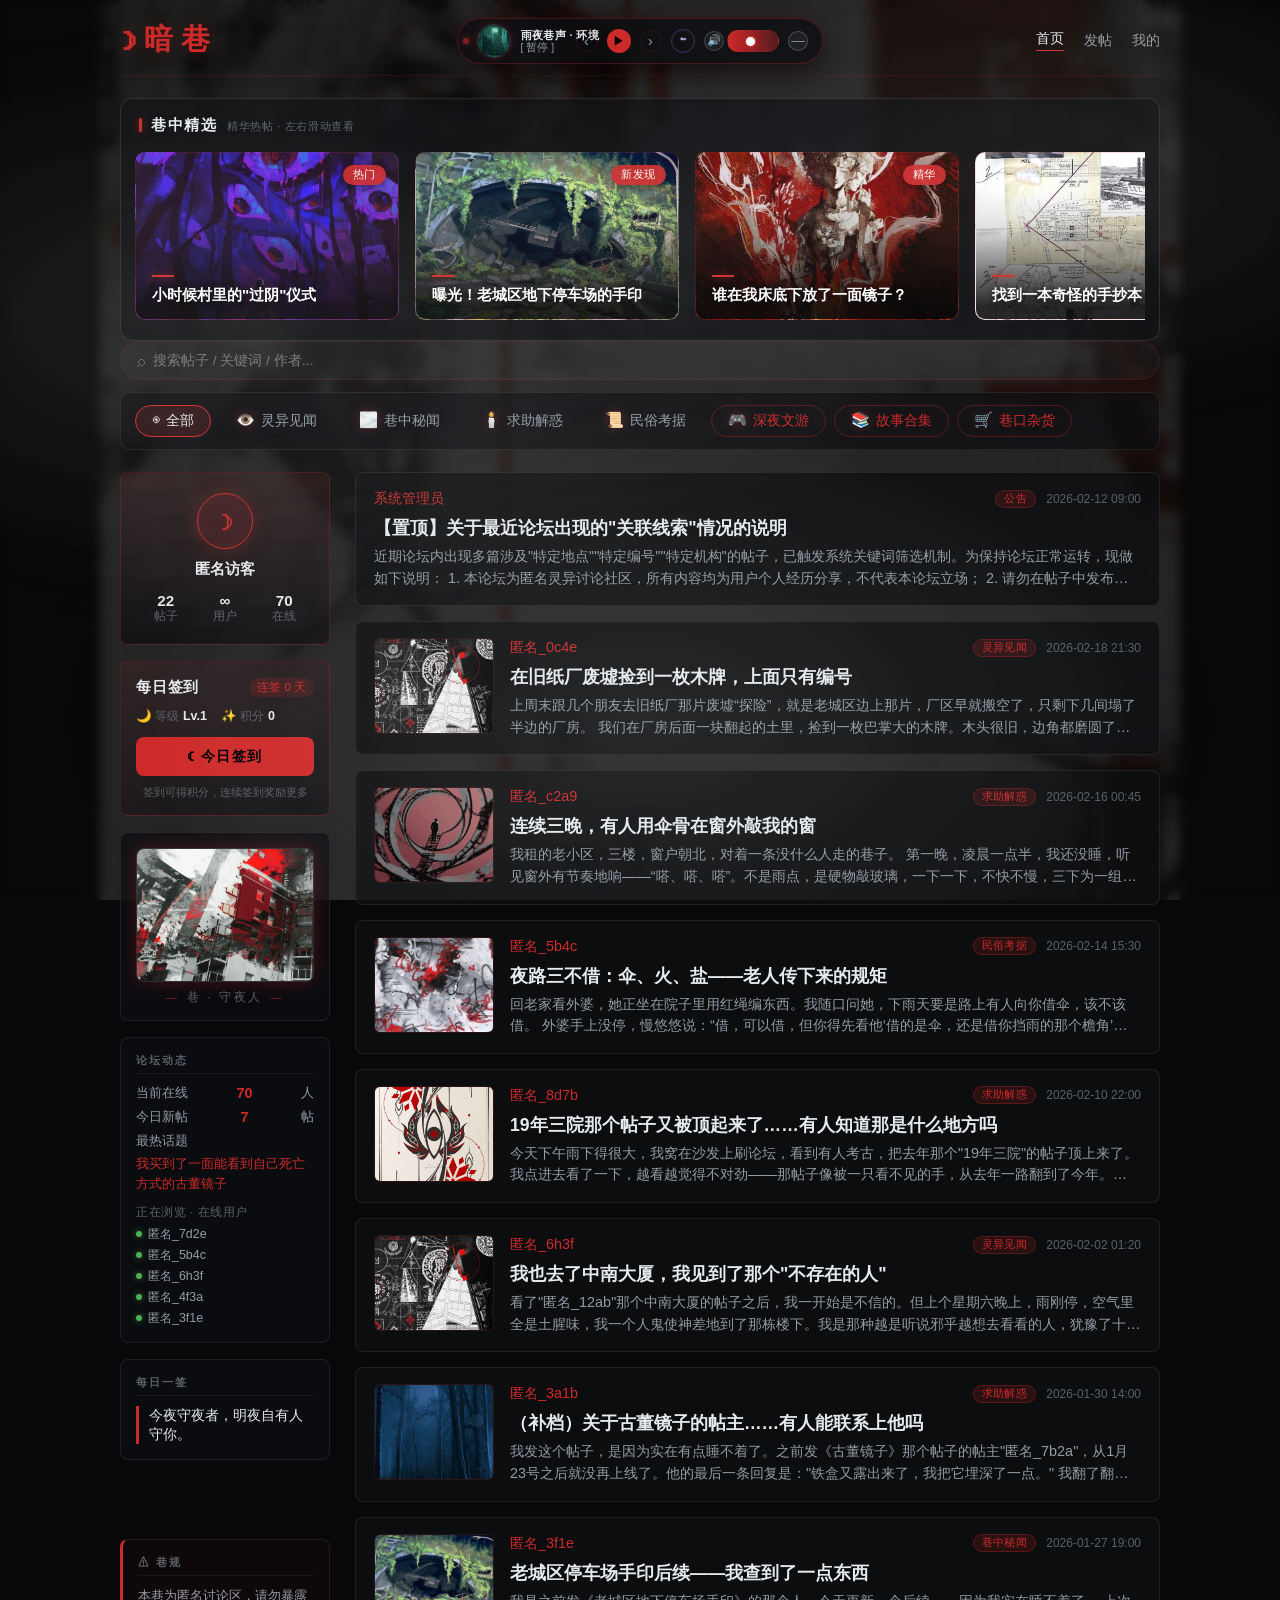
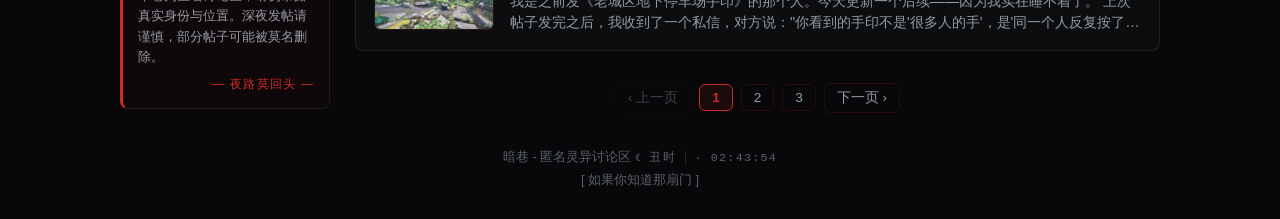
==== commit 5ea3100a: "Add files via upload" ====
--- a/index.html
+++ b/index.html
@@ -61,6 +61,10 @@
                 <button id="forumMiniPlayBtn" class="mini-play-btn">▶</button>
                 <button id="forumNextBtn" class="mini-nav-btn" title="下一首">›</button>
                 <button id="forumNcmBtn" class="ncm-toggle" title="网易云外链">☁</button>
+                <div class="vol-wrap">
+                    <button id="forumVolToggle" class="vol-toggle" type="button" title="音量">🔊</button>
+                    <input type="range" id="forumVolSlider" class="vol-slider" min="0" max="100" value="30" title="音量">
+                </div>
                 <button id="forumPlayerMin" class="player-min-btn" type="button" title="收起播放器">—</button>
             </div>
             <div class="ncm-pop" id="forumNcmPop">
@@ -551,7 +555,11 @@
                         <div class="profile-summary-item"><small>历史记录</small><strong id="statHistory">0</strong></div>
                     </div>
                     <div class="profile-section"><h3>🎨 终端皮肤</h3><div class="theme-options" id="themeOptions"></div></div>
-                    <div class="profile-section"><h3>📌 收藏</h3><div id="favList"></div></div>
+                    <div class="profile-section"><h3>📌 收藏</h3>
+                        <div class="fav-groups" id="favGroups"></div>
+                        <div class="fav-new-group"><input id="favNewGroupInput" placeholder="新分组名…" maxlength="10"><button id="favNewGroupBtn" class="admin-btn">建组</button></div>
+                        <div id="favList"></div>
+                    </div>
                     <div class="profile-section"><h3>🕓 最近</h3><div id="historyList"></div></div>
                 </div>
                 <div class="panel" id="bureauPanel">
@@ -666,6 +674,10 @@
                 <button id="miniPlayBtn" class="mini-play-btn">▶</button>
                 <button id="miniNextBtn" class="mini-nav-btn" title="下一首">›</button>
                 <button id="miniNcmBtn" class="ncm-toggle" title="网易云外链">☁</button>
+                <div class="vol-wrap">
+                    <button id="miniVolToggle" class="vol-toggle" type="button" title="音量">🔊</button>
+                    <input type="range" id="miniVolSlider" class="vol-slider" min="0" max="100" value="30" title="音量">
+                </div>
                 <button id="miniPlayerMin" class="player-min-btn" type="button" title="收起播放器">—</button>
             </div>
             <div class="ncm-pop" id="miniNcmPop">
--- a/css/style.css
+++ b/css/style.css
@@ -1256,6 +1256,71 @@
 .vinyl-player.playing .record-disc { animation: spin 4s linear infinite; }
 .vinyl-player.playing .mini-play-btn { background: #000; color: #fff; border: 1px solid var(--accent-red); }
 .vinyl-player.playing .track-info span:last-child { color: #fff; }
+/* 收藏分组 */
+.archive-fav-zone { margin: 4px 0 14px; }
+.post-detail-actions { margin: 10px 0 4px; }
+.fav-btn {
+    display: inline-flex; align-items: center; gap: 4px; cursor: pointer;
+    border: 1px solid rgba(207,42,42,0.4); background: rgba(207,42,42,0.08); color: var(--accent-red);
+    padding: 4px 12px; border-radius: 999px; font-size: 0.78rem; transition: 0.2s;
+}
+.fav-btn:hover { background: rgba(207,42,42,0.2); }
+.fav-btn.fav-on { background: rgba(207,42,42,0.25); color: #ffd7a0; border-color: var(--accent-red); }
+.fav-groups { display: flex; flex-wrap: wrap; gap: 6px; margin-bottom: 10px; }
+.fav-group-tab {
+    cursor: pointer; border: 1px solid var(--border-color); background: rgba(0,0,0,0.25); color: var(--text-secondary);
+    padding: 3px 10px; border-radius: 999px; font-size: 0.72rem; transition: 0.2s;
+}
+.fav-group-tab small { margin-left: 4px; color: var(--accent-red); }
+.fav-group-tab.active { border-color: var(--accent-red); background: rgba(207,42,42,0.15); color: #fff; }
+.fav-new-group { display: flex; gap: 6px; margin-bottom: 12px; }
+.fav-new-group input {
+    flex: 1; min-width: 0; background: rgba(0,0,0,0.3); border: 1px solid var(--border-color); color: var(--text-primary);
+    border-radius: 8px; padding: 6px 10px; font-size: 0.78rem; outline: none;
+}
+.fav-new-group input:focus { border-color: var(--accent-red); }
+.fav-new-group .admin-btn { padding: 5px 12px; font-size: 0.72rem; }
+.fav-item {
+    display: flex; align-items: center; gap: 8px; padding: 7px 10px; margin-bottom: 6px;
+    border: 1px solid var(--border-color); border-radius: 8px; background: rgba(0,0,0,0.22);
+}
+.fav-type { flex-shrink: 0; width: 20px; height: 20px; border-radius: 6px; background: rgba(207,42,42,0.15); color: var(--accent-red); font-size: 0.62rem; display: flex; align-items: center; justify-content: center; }
+.fav-name { flex: 1; min-width: 0; font-size: 0.8rem; color: var(--text-primary); overflow: hidden; text-overflow: ellipsis; white-space: nowrap; }
+.fav-cmd { flex-shrink: 0; cursor: pointer; border: none; background: none; color: var(--text-muted); font-size: 0.85rem; padding: 2px 4px; }
+.fav-cmd:hover { color: var(--accent-red); }
+.fav-empty { color: var(--text-muted); padding: 8px 0; font-size: 0.78rem; }
+/* 播放器音量条 */
+.vol-wrap { display: flex; align-items: center; gap: 3px; flex-shrink: 0; }
+.vol-toggle {
+    width: 20px; height: 20px; border-radius: 50%; flex-shrink: 0; cursor: pointer; line-height: 1;
+    border: 1px solid rgba(255,255,255,0.18); background: rgba(255,255,255,0.05); color: var(--text-secondary);
+    font-size: 0.7rem; display: flex; align-items: center; justify-content: center; transition: 0.2s; padding: 0;
+}
+.vol-toggle:hover { color: #fff; border-color: var(--accent-red); }
+.vol-slider {
+    -webkit-appearance: none; appearance: none; width: 52px; height: 3px; border-radius: 999px;
+    background: linear-gradient(90deg, var(--accent-red), rgba(207,42,42,0.35)); cursor: pointer; outline: none;
+}
+.vol-slider::-webkit-slider-thumb {
+    -webkit-appearance: none; appearance: none; width: 11px; height: 11px; border-radius: 50%;
+    background: #fff; border: 1px solid var(--accent-red); box-shadow: 0 0 6px rgba(207,42,42,0.7);
+}
+.vol-slider::-moz-range-thumb { width: 11px; height: 11px; border-radius: 50%; background: #fff; border: 1px solid var(--accent-red); }
+/* 论坛鼠标烛火拖尾（仅桌面 hover 设备） */
+.cursor-candle {
+    position: fixed; pointer-events: none; z-index: 99999; border-radius: 50%; mix-blend-mode: screen;
+    background: radial-gradient(circle, rgba(255,190,130,0.95), rgba(207,42,42,0.4) 60%, transparent);
+    box-shadow: 0 0 8px rgba(255,160,90,0.6);
+    animation: candleFloat 1.4s ease-out forwards;
+}
+@keyframes candleFloat {
+    0% { opacity: 0.9; transform: translateY(0) scale(1); }
+    100% { opacity: 0; transform: translateY(-26px) scale(0.35); }
+}
+@media (max-width: 760px) {
+    .vol-slider { width: 38px; }
+    .vol-toggle { width: 22px; height: 22px; font-size: 0.75rem; }
+}
 /* 播放器收起按钮（手机端/桌面通用） */
 .player-min-btn {
     width: 20px; height: 20px; border-radius: 50%; flex-shrink: 0; cursor: pointer; line-height: 1;
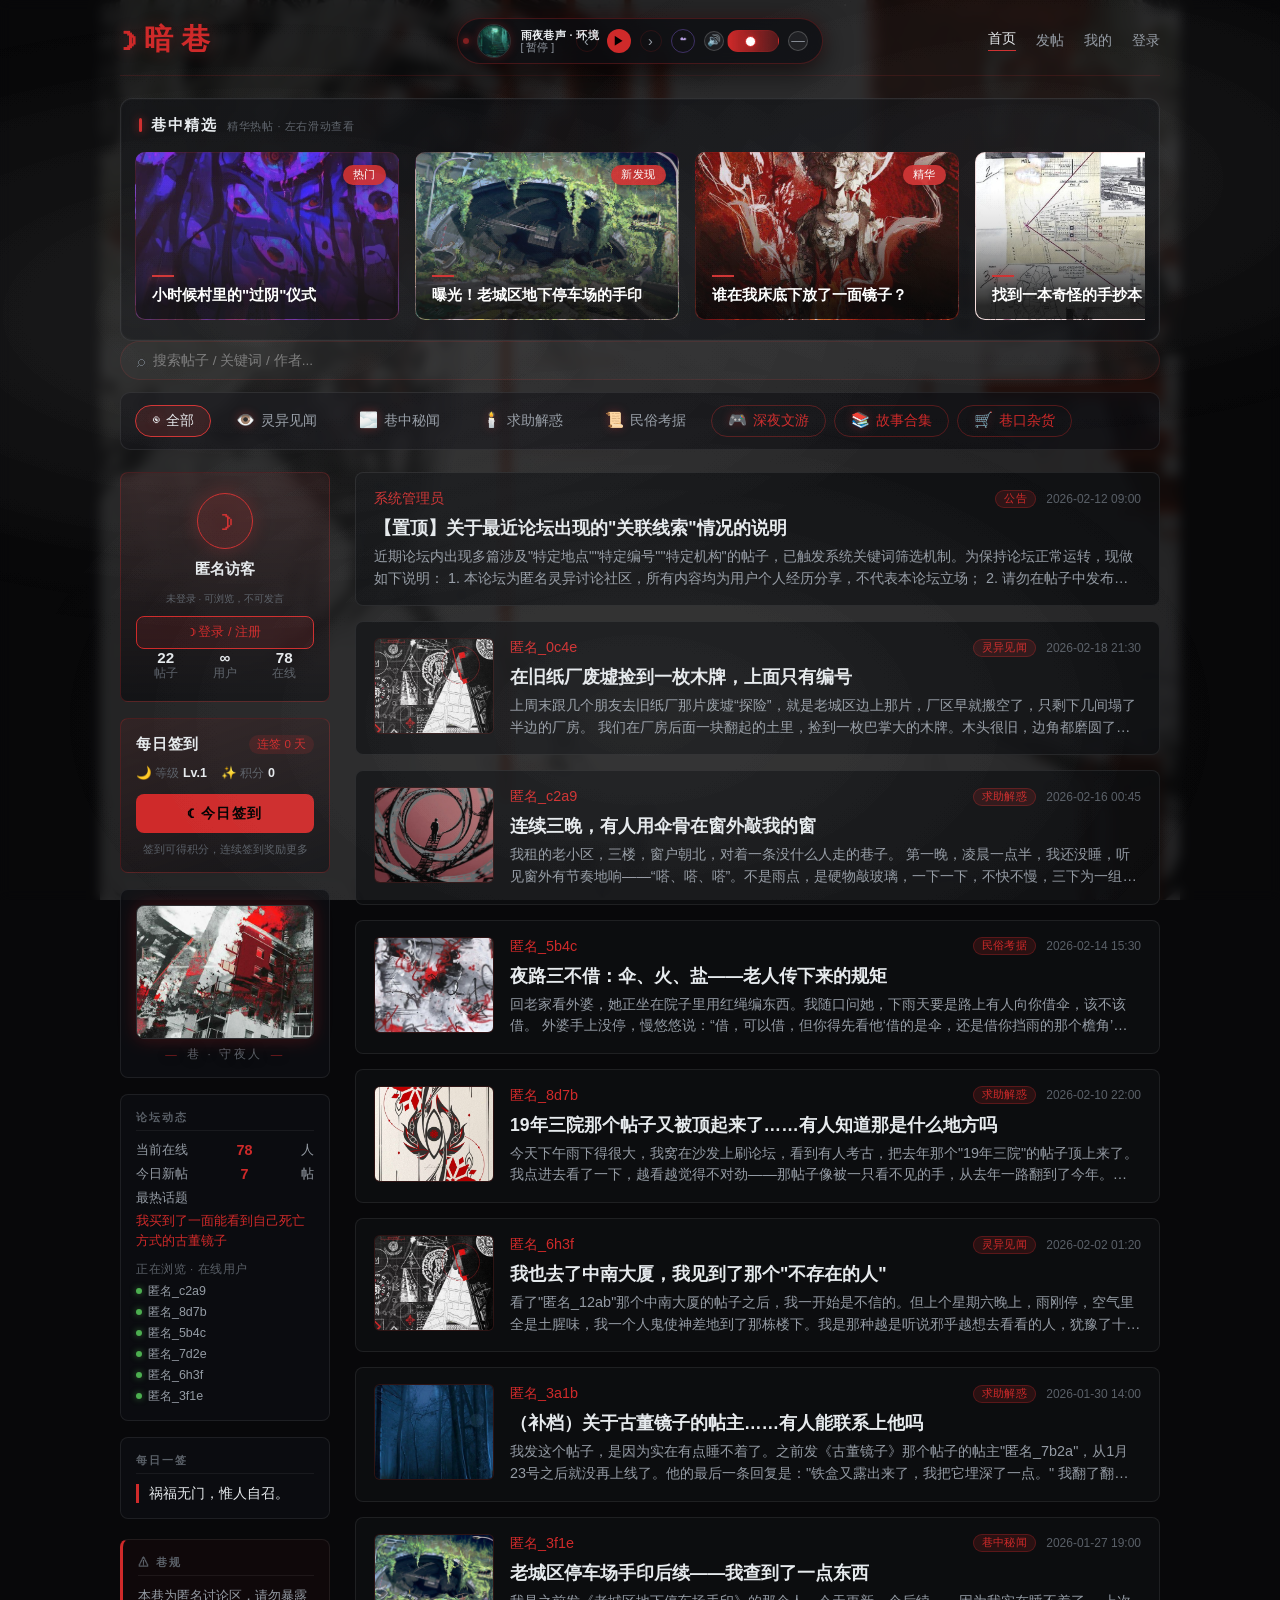
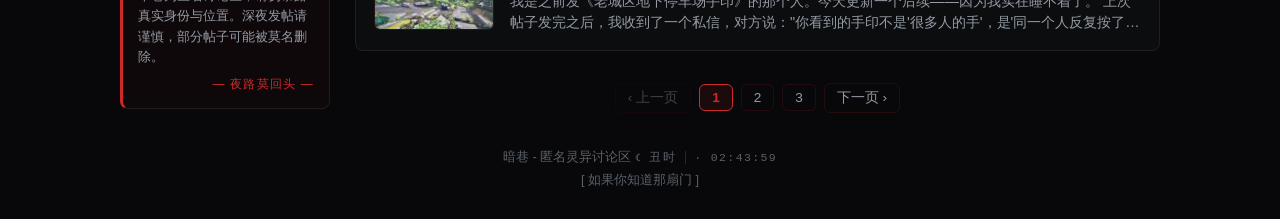
==== commit 64c25335: "Add files via upload" ====
--- a/index.html
+++ b/index.html
@@ -44,6 +44,7 @@
                 <a href="#" class="nav-link active" id="forumHomeLink">首页</a>
                 <a href="#" class="nav-link" id="forumNewPostLink">发帖</a>
                 <a href="#" class="nav-link" id="forumProfileLink">我的</a>
+                <a href="#" class="nav-link" id="forumAccountLink" title="登录 / 注册">登录</a>
             </nav>
         </header>
 
@@ -107,8 +108,11 @@
         <div class="forum-body">
             <aside class="forum-sidebar">
                 <div class="sidebar-box forum-user-card">
-                    <div class="forum-user-avatar"><span>☽</span></div>
-                    <div class="forum-user-name">匿名访客</div>
+                    <div class="forum-user-avatar"><span id="forumUserAvatar">☽</span></div>
+                    <div class="forum-user-name" id="forumUserName">匿名访客</div>
+                    <div class="forum-user-sub" id="forumUserSub">未登录 · 可浏览，不可发言</div>
+                    <button id="forumLoginBtn" class="forum-login-btn" type="button">☽ 登录 / 注册</button>
+                    <button id="forumLogoutBtn" class="forum-logout-btn" type="button" style="display:none;">退出</button>
                     <div class="forum-user-stats">
                         <span><b id="totalPosts">0</b>帖子</span>
                         <span><b>∞</b>用户</span>
@@ -243,28 +247,75 @@
         </footer>
     </div>
 
-    <!-- 登录弹窗 -->
+    <!-- 账号弹窗：登录 / 注册 -->
     <div class="modal-overlay" id="awakenModal" style="display:none;">
         <div class="modal-box awaken-login-box">
             <button class="modal-close" id="closeAwakenModalBtn">✕</button>
-            <div class="login-header"><div class="logo-icon">⚠️</div><div class="logo-text">全域墟化现象管控总局</div></div>
-            <div class="login-warning">仅限司级以上人员登录</div>
-            <div class="login-form">
+            <div class="login-header"><div class="logo-icon">☽</div><div class="logo-text">暗巷 · 巷口</div></div>
+            <div class="login-tabs">
+                <button class="login-tab active" data-tab="login" type="button">登 录</button>
+                <button class="login-tab" data-tab="register" type="button">注 册</button>
+            </div>
+            <!-- 登录 -->
+            <div class="login-form" id="loginForm">
                 <div class="form-group">
-                    <label class="input-label">员工编号</label>
-                    <input type="text" id="staffIdInput" placeholder="编号">
+                    <label class="input-label">用户名</label>
+                    <input type="text" id="loginUsername" placeholder="用户名">
                 </div>
                 <div class="form-group">
-                    <label class="input-label">验证口令</label>
+                    <label class="input-label">密码</label>
                     <div class="password-wrap">
-                        <input type="password" id="passwordInput" placeholder="口令" autocomplete="off">
-                        <button type="button" id="pwdToggleBtn" class="pwd-toggle" title="显示/隐藏口令">👁</button>
-                    </div>
-                </div>
-                <button id="loginBtn">◈ 连接终端 ◈</button>
-                <div class="login-hint">访客：QYXH-GUEST / visitor<br>管理员：ADMIN-001 / admin123</div>
+                        <input type="password" id="loginPassword" placeholder="密码" autocomplete="off">
+                        <button type="button" id="pwdToggleBtn" class="pwd-toggle" title="显示/隐藏">👁</button>
+                    </div>
+                </div>
+                <button id="loginBtn">◈ 登 录 ◈</button>
                 <div id="loginError" class="error-msg"></div>
             </div>
+            <!-- 注册 -->
+            <div class="login-form" id="registerForm" style="display:none;">
+                <div class="form-group">
+                    <label class="input-label">邀请码</label>
+                    <input type="text" id="regInvite" placeholder="邀请码">
+                </div>
+                <div class="form-group">
+                    <label class="input-label">用户名</label>
+                    <input type="text" id="regUsername" placeholder="用户名">
+                </div>
+                <div class="form-group">
+                    <label class="input-label">密码</label>
+                    <div class="password-wrap">
+                        <input type="password" id="regPassword" placeholder="密码" autocomplete="off">
+                    </div>
+                </div>
+                <div class="form-group">
+                    <label class="input-label">身份类型</label>
+                    <div class="reg-roletype">
+                        <label class="reg-role-opt"><input type="radio" name="regRoleType" value="custom" checked> 自创角色</label>
+                        <label class="reg-role-opt"><input type="radio" name="regRoleType" value="staff"> 扮演员工</label>
+                    </div>
+                </div>
+                <div class="form-group" id="regCustomWrap">
+                    <label class="input-label">角色名</label>
+                    <input type="text" id="regCustomName" placeholder="你的角色名">
+                    <label class="input-label">头像（可选，emoji）</label>
+                    <input type="text" id="regCustomAvatar" placeholder="🙂">
+                </div>
+                <div class="form-group" id="regStaffWrap" style="display:none;">
+                    <label class="input-label">扮演员工</label>
+                    <select id="regStaffSelect">
+                        <option value="L-09-01-S">苏晚眠</option>
+                        <option value="L-09-02-C">沈绛离</option>
+                        <option value="L-09-03-X">谢逢虚</option>
+                        <option value="L-09-04-W">温泣语</option>
+                        <option value="L-09-05-L">陆烬弦</option>
+                    </select>
+                    <div class="login-hint">以员工身份发言会显示角色名；管理员不开放注册</div>
+                </div>
+                <button id="registerBtn">◈ 注 册 ◈</button>
+                <div id="registerError" class="error-msg"></div>
+            </div>
+            <div class="login-hint">游客可浏览，发帖 / 回帖需登录</div>
         </div>
     </div>
 
--- a/css/style.css
+++ b/css/style.css
@@ -334,6 +334,24 @@
 #loginBtn:hover { opacity: 0.8; box-shadow: 0 0 15px var(--accent-glow); }
 .login-hint { margin-top: 15px; font-size: 0.8rem; color: var(--text-muted); text-align: center; }
 .error-msg { color: var(--accent-red); font-size:0.85rem; min-height:20px; text-align: center; }
+/* 账号登录/注册 */
+.login-tabs { display: flex; gap: 8px; margin: 4px 0 16px; border-bottom: 1px solid var(--border-color); }
+.login-tab { flex: 1; padding: 9px; text-align: center; background: none; border: none; border-bottom: 2px solid transparent; color: var(--text-muted); cursor: pointer; font-size: 0.9rem; letter-spacing: 0.25em; transition: 0.2s; }
+.login-tab:hover { color: var(--text-primary); }
+.login-tab.active { color: var(--accent-red); border-bottom-color: var(--accent-red); font-weight: 700; }
+.reg-roletype { display: flex; gap: 16px; }
+.reg-role-opt { display: flex; align-items: center; gap: 5px; font-size: 0.82rem; color: var(--text-secondary); cursor: pointer; }
+.reg-role-opt:hover { color: var(--text-primary); }
+.reg-role-opt input { accent-color: var(--accent-red); }
+#registerBtn { background: var(--accent-red); color: #000; padding: 12px; width: 100%; border-radius: 6px; font-weight: bold; transition: 0.2s; margin-top: 5px; border: none; }
+#registerBtn:hover { opacity: 0.8; box-shadow: 0 0 15px var(--accent-glow); }
+#loginForm select, #registerForm select { background: var(--bg-glass); border: 1px solid var(--border-color); color: var(--text-primary); padding: 8px; border-radius: 6px; font-size: 0.85rem; }
+/* 论坛侧栏身份区 */
+.forum-user-sub { font-size: 0.62rem; color: var(--text-muted); margin-bottom: 8px; line-height: 1.4; }
+.forum-login-btn { width: 100%; margin-top: 2px; padding: 7px; border: 1px solid var(--accent-red); background: rgba(207,42,42,0.12); color: var(--accent-red); border-radius: 8px; cursor: pointer; font-size: 0.8rem; transition: 0.2s; }
+.forum-login-btn:hover { background: var(--accent-red); color: #000; }
+.forum-logout-btn { width: 100%; margin-top: 6px; padding: 5px; border: 1px solid var(--border-color); background: none; color: var(--text-muted); border-radius: 8px; cursor: pointer; font-size: 0.72rem; }
+.forum-logout-btn:hover { color: var(--accent-red); border-color: var(--accent-red); }
 
 /* 终端 */
 #terminalContainer {
